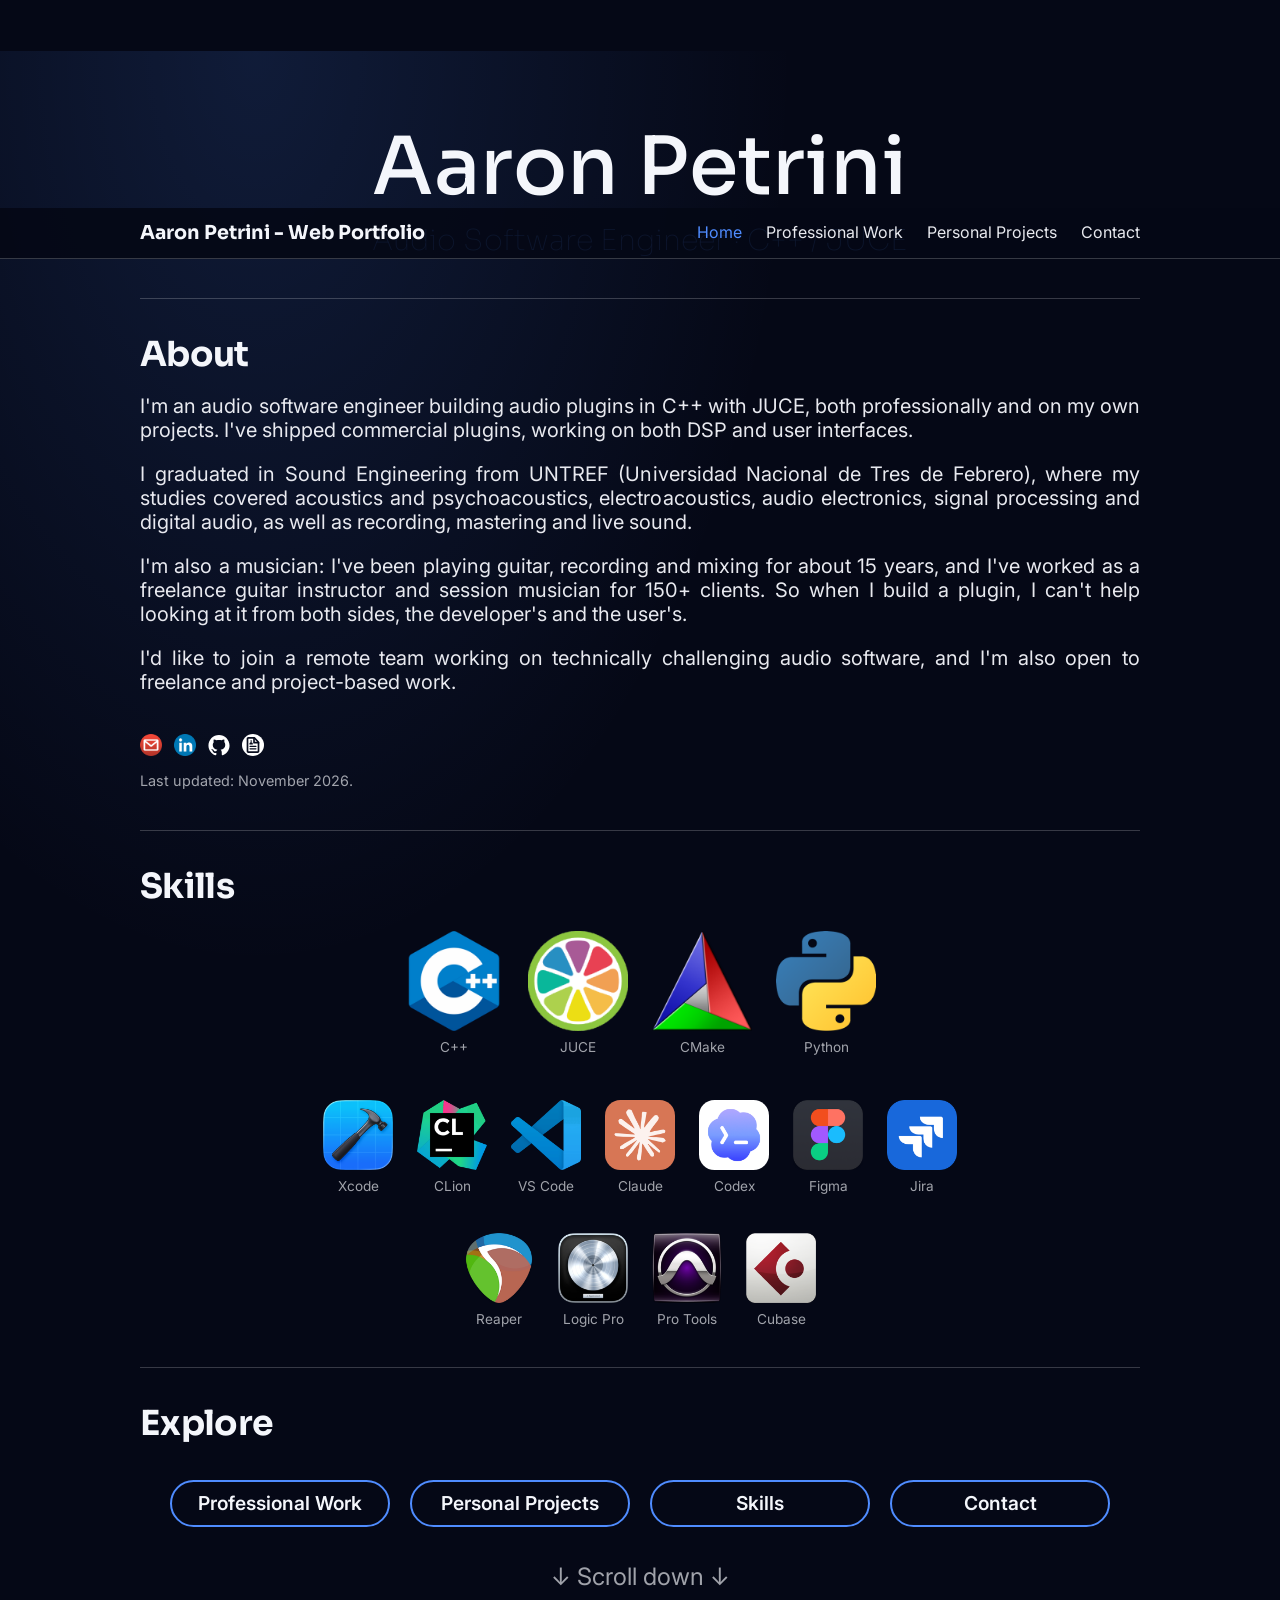
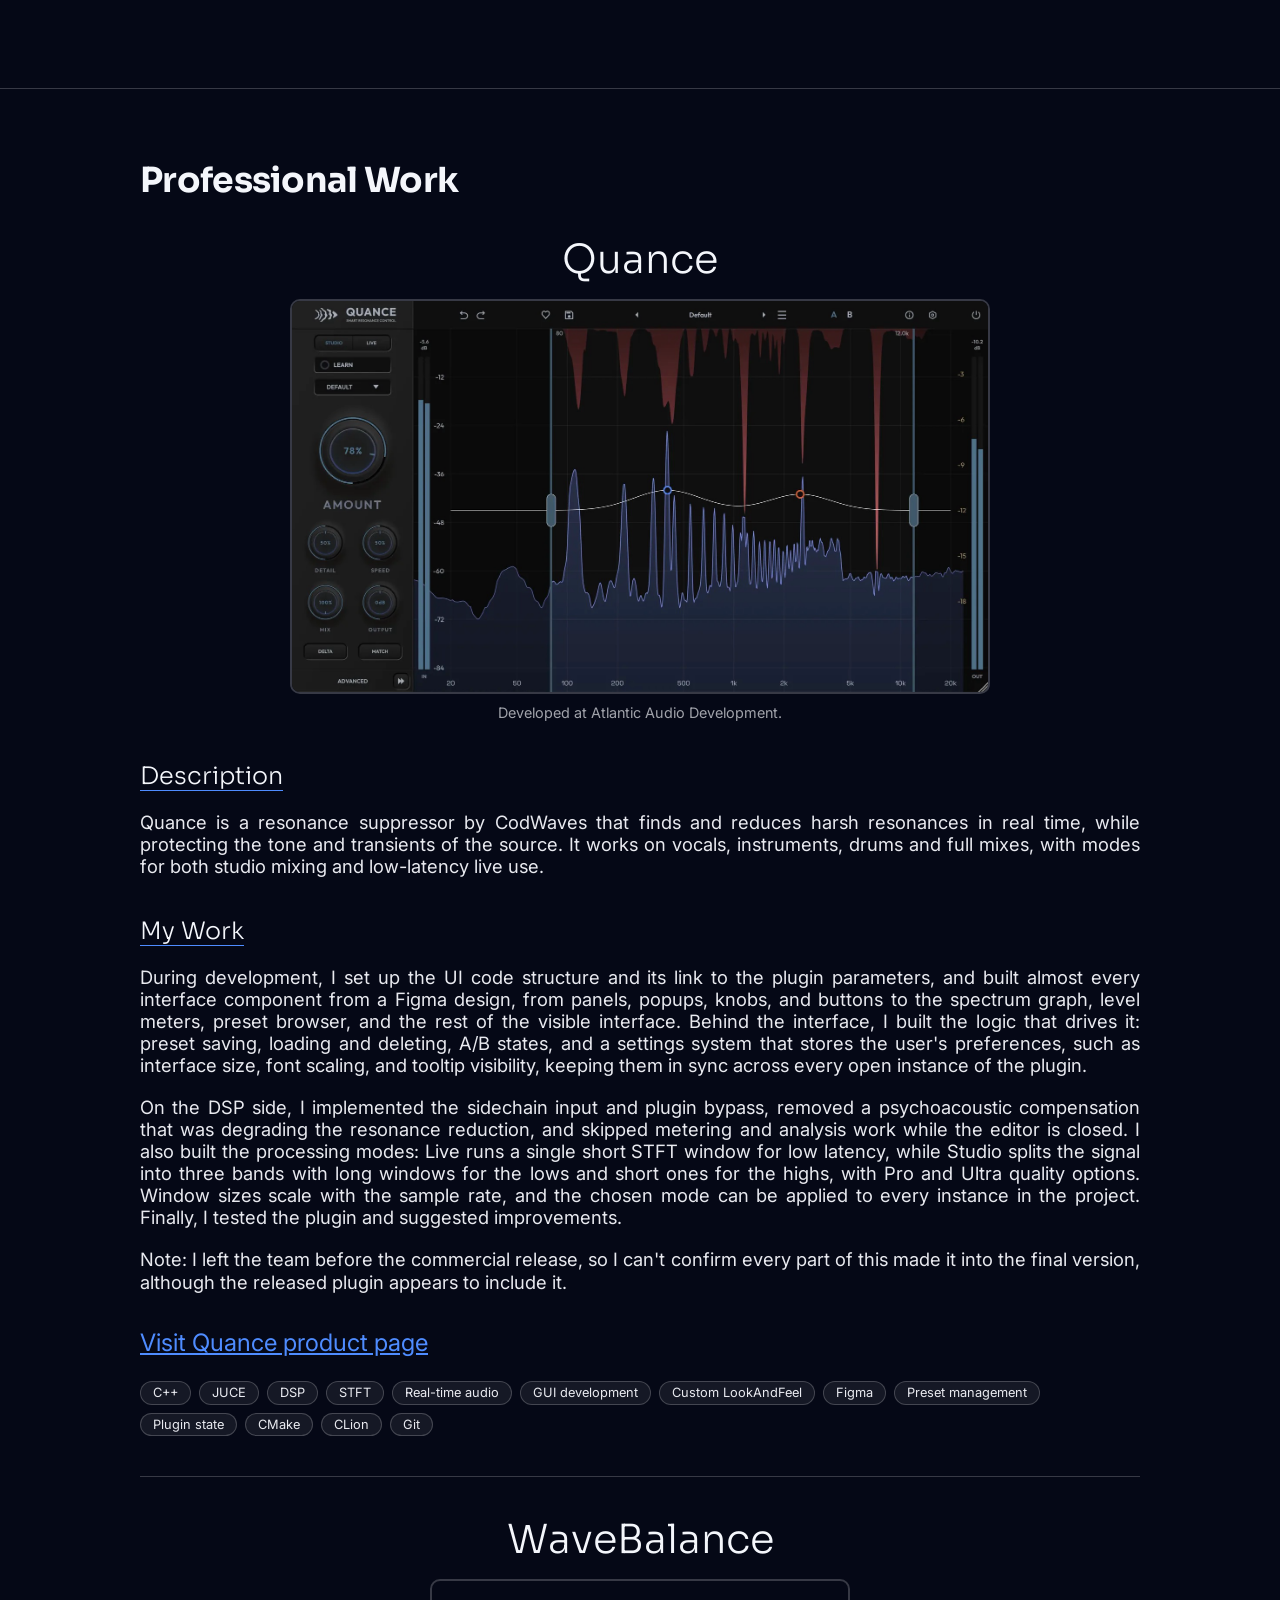
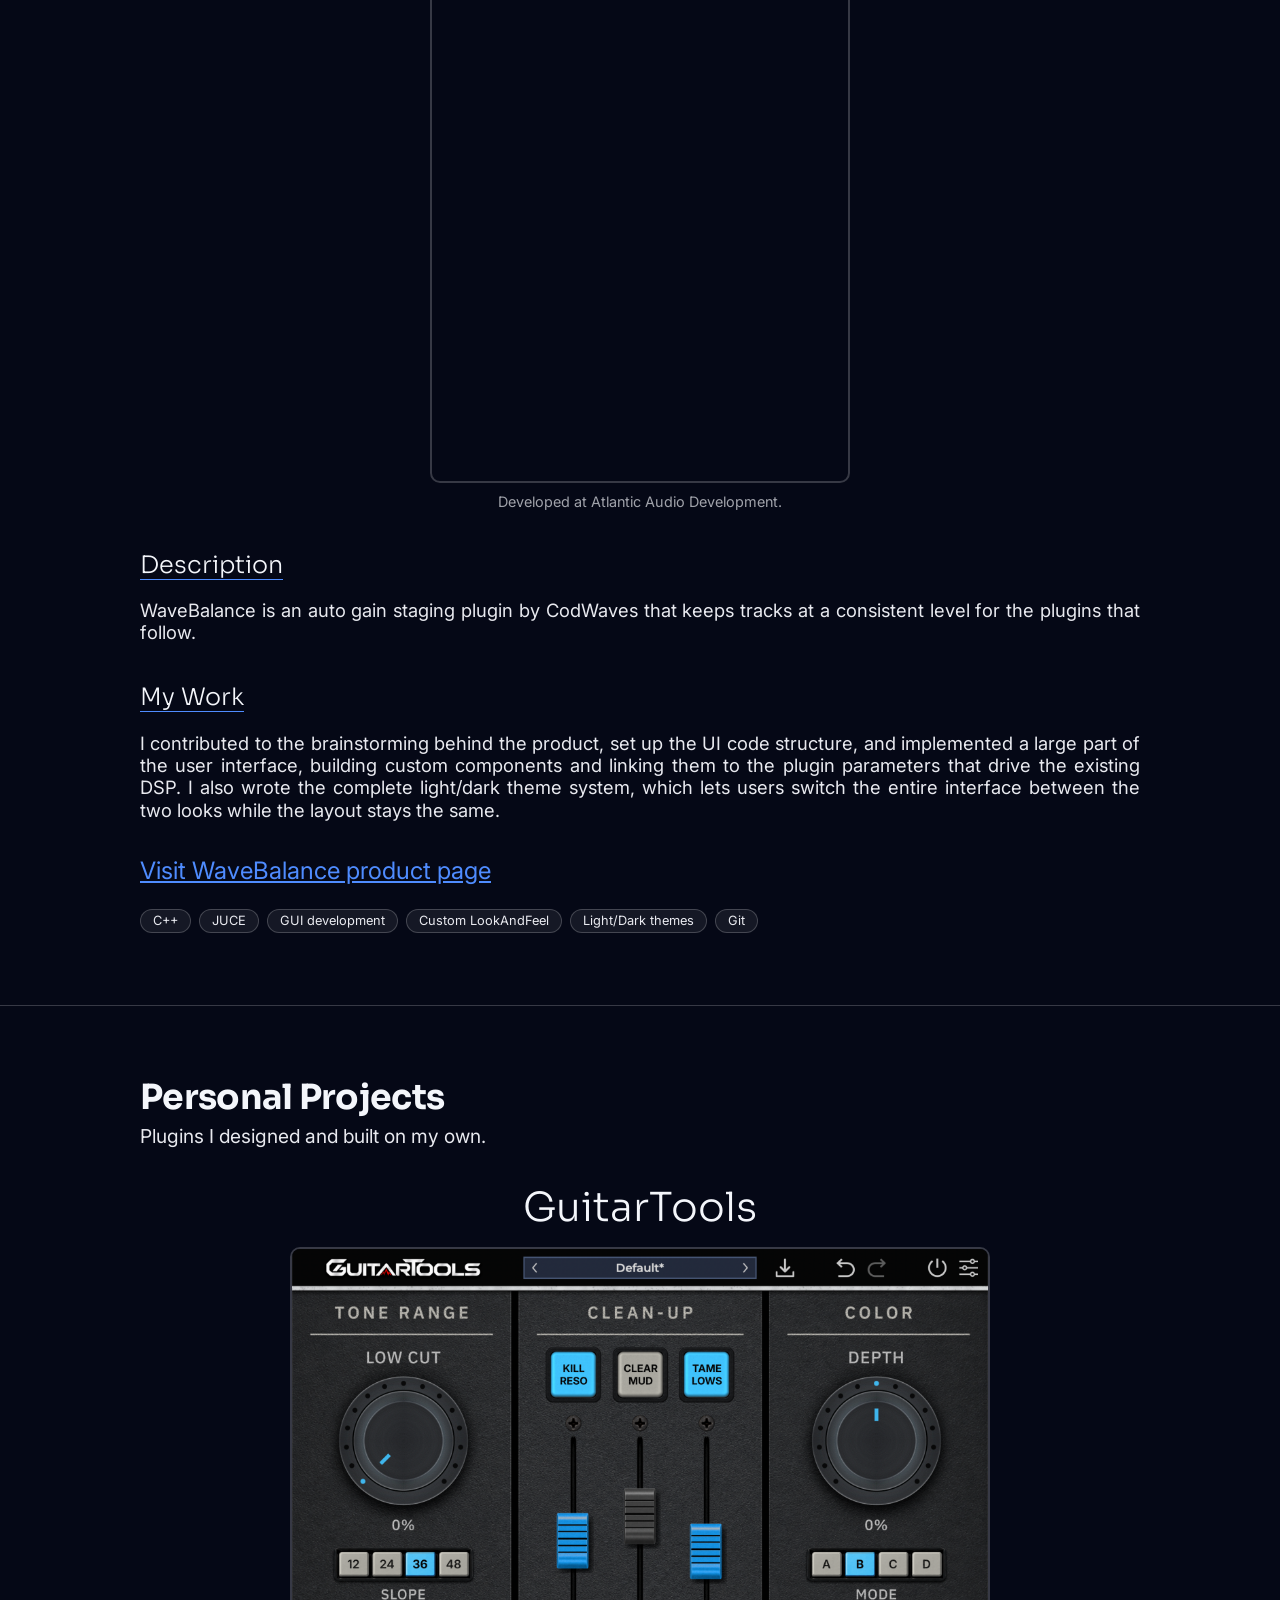
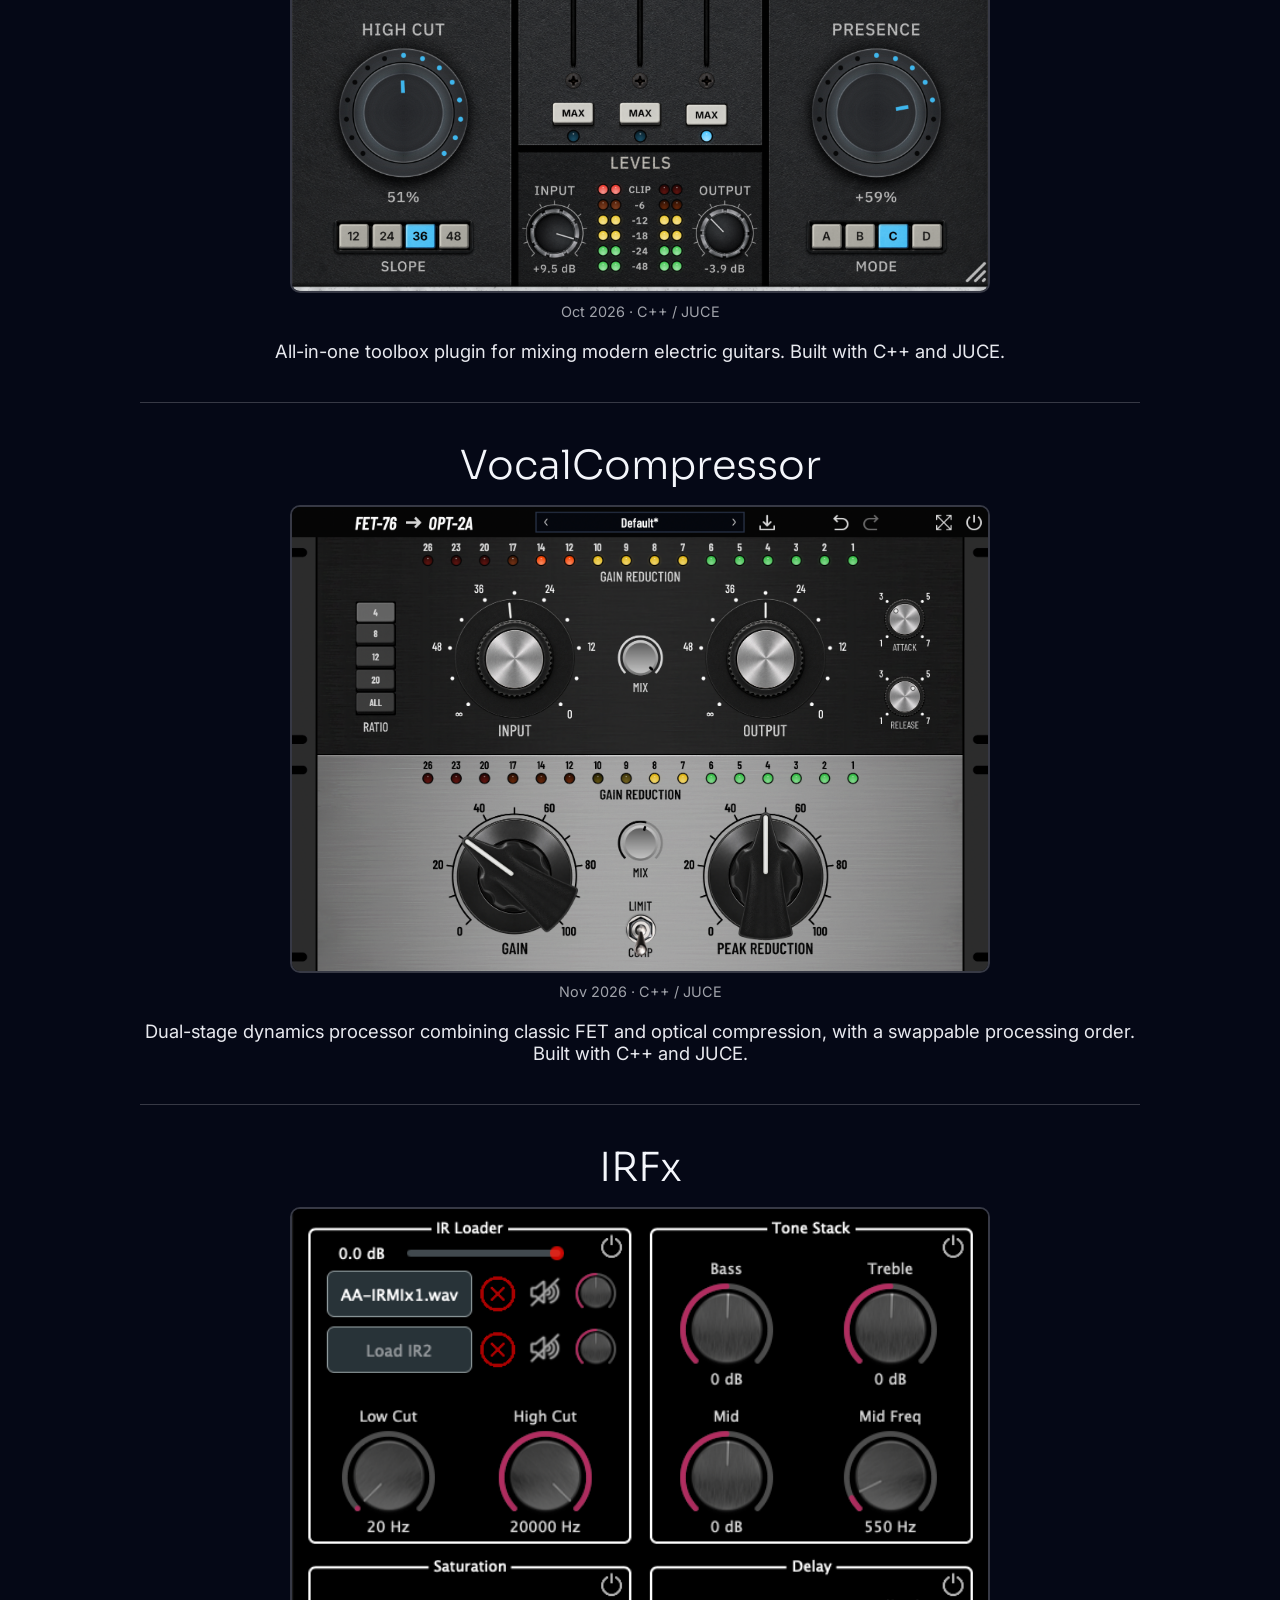
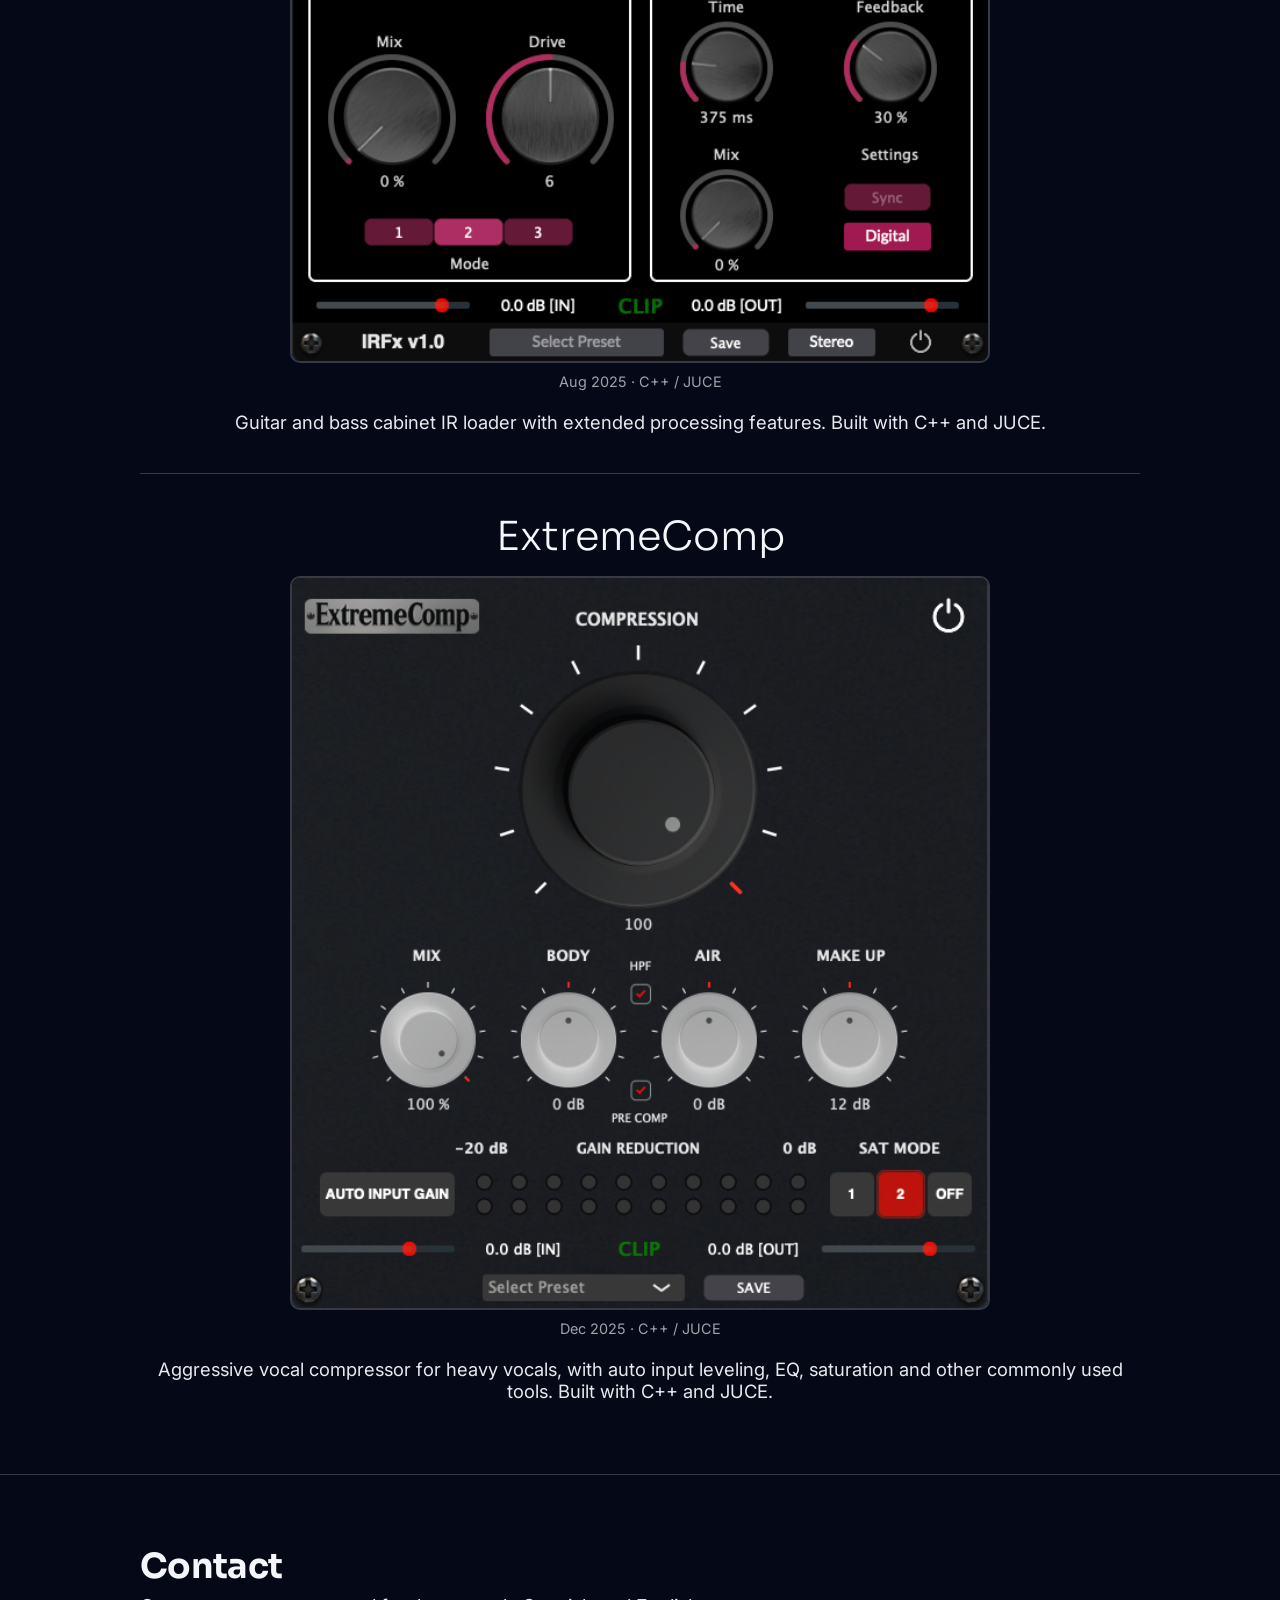
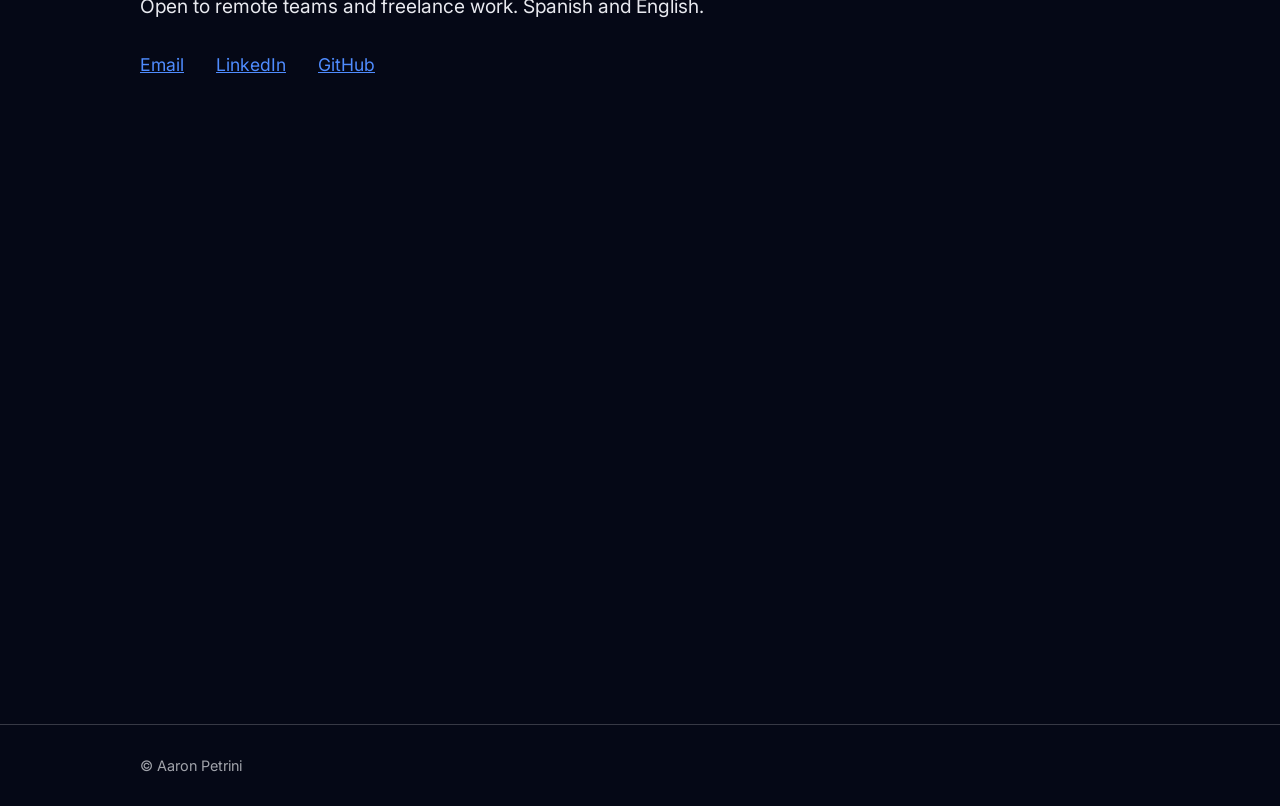
==== index.html @ f213e1a8 "Update" ====
<!DOCTYPE html>
<html lang="en">
  <head>
    <meta charset="utf-8" />
    <title>Aaron Petrini — Audio Software Engineer (C++ / JUCE)</title>
    <meta name="viewport" content="width=device-width, initial-scale=1" />
    <meta
      name="description"
      content="Aaron Petrini — audio software engineer in Buenos Aires building audio plugins with C++ and JUCE. Open to remote teams and freelance work."
    />
    <meta name="robots" content="index, follow" />

    <link rel="preconnect" href="https://fonts.googleapis.com" />
    <link rel="preconnect" href="https://fonts.gstatic.com" crossorigin />
    <link
      href="https://fonts.googleapis.com/css2?family=Inter:wght@400;500;600;700&family=Sora:wght@600;700;800&display=swap"
      rel="stylesheet"
    />
    <link rel="stylesheet" href="style.css" />
  </head>
  <body>
    <header class="site-header">
      <div class="container header-inner">
        <a class="brand" href="#top">Aaron Petrini - Web Portfolio</a>
        <nav aria-label="Main">
          <a href="#home">Home</a>
          <a href="#work">Professional Work</a>
          <a href="#projects">Personal Projects</a>
          <a href="#contact">Contact</a>
        </nav>
      </div>
    </header>

    <main id="top">
      <section id="home" class="hero">
        <div class="container">
          <h1>Aaron Petrini</h1>
          <p class="role">Audio Software Engineer · C++ / JUCE</p>
          <div class="intro-card">
          <h2>About</h2>
          <!-- <p class="lead">Welcome to my portfolio! 💼</p> -->
          <p class="lead">I'm an audio software engineer building audio plugins in C++ with JUCE, both professionally and on my own projects. I've shipped commercial plugins, working on both DSP and user interfaces.</p>
          <p class="lead">I graduated in Sound Engineering from UNTREF (Universidad Nacional de Tres de Febrero), where my studies covered acoustics and psychoacoustics, electroacoustics, audio electronics, signal processing and digital audio, as well as recording, mastering and live sound.</p>
          <p class="lead">I'm also a musician: I've been playing guitar, recording and mixing for about 15 years, and I've worked as a freelance guitar instructor and session musician for 150+ clients. So when I build a plugin, I can't help looking at it from both sides, the developer's and the user's.</p>
          <p class="lead">I'd like to join a remote team working on technically challenging audio software, and I'm also open to freelance and project-based work.</p>
          </div>
          <div class="social-icons">
            <a href="mailto:aaron.petrini96@gmail.com" aria-label="Email"><img src="images/mailCircle.png" alt="" /></a>
            <a href="https://www.linkedin.com/in/aaronpetrini/" aria-label="LinkedIn"><img src="images/circleLinkedin.png" alt="" /></a>
            <a href="https://github.com/aaronpetrini96" aria-label="GitHub"><img src="images/githubMark.svg" alt="" /></a>
            <a href="https://drive.google.com/file/d/1sniBaYMMDnfes6-jsnMOi0Qz1FKTEBkw/view?usp=sharing" aria-label="CV"><img src="images/cvCircle.svg" alt="" /></a>
          </div>
          <p class="last-updated">Last updated: November 2026.</p>
          <h2 id="skills" class="explore-title">Skills</h2>
          <ul class="hero-tools hero-tools-main">
            <li><img src="images/skills/cpp.png" alt="" />C++</li>
            <li><img src="images/skills/juce.png" alt="" />JUCE</li>
            <li><img src="images/skills/cmake.png" alt="" />CMake</li>
            <!-- <li><img src="images/skills/git.png" alt="" />Git</li> -->
            <li><img src="images/skills/python.png" alt="" />Python</li>
          </ul>
          <ul class="hero-tools hero-tools-mid">
            <!-- <li><img src="images/skills/matlab.png" alt="MATLAB" title="MATLAB" /></li> -->
            <li><img src="images/skills/xcode.png" alt="" />Xcode</li>
            <li><img src="images/skills/clion.png" alt="" />CLion</li>
            <li><img src="images/skills/vscode.png" alt="" />VS Code</li>
            <!-- <li><img src="images/skills/pytorch.png" alt="" />PyTorch</li> -->
            <li><img class="rounded-icon" src="images/skills/claude.png" alt="" />Claude</li>
            <li><img class="rounded-icon" src="images/skills/codex.png" alt="" />Codex</li>
            <li><img src="images/skills/figma.png" alt="" />Figma</li>
            <li><img src="images/skills/jira.png" alt="" />Jira</li>
            <!-- <li><img class="rounded-icon" src="images/skills/trello.png" alt="" />Trello</li> -->
            <!-- <li><img src="images/skills/office.png" alt="Excel &amp; Word" title="Excel &amp; Word" /></li> -->
          </ul>
          <ul class="hero-tools">
            <li><img src="images/skills/reaper.png" alt="" />Reaper</li>
            <li><img src="images/skills/logic.png" alt="" />Logic Pro</li>
            <li><img src="images/skills/protools.png" alt="" />Pro Tools</li>
            <li><img src="images/skills/cubase.png" alt="" />Cubase</li>
          </ul>
          <h2 class="explore-title">Explore</h2>
          <div class="button-row">
            <a class="btn btn-secondary" href="#work">Professional Work</a>
            <a class="btn btn-secondary" href="#projects">Personal Projects</a>
            <a class="btn btn-secondary" href="#skills">Skills</a>
            <a class="btn btn-secondary" href="#contact">Contact</a>
          </div>
          <a class="scroll-hint" href="#work">↓ Scroll down ↓</a>
        </div>
      </section>

      <section id="work" class="section">
        <div class="container">
          <h2>Professional Work</h2>
          <!-- <p class="section-intro">
            Commercial plugins I worked on, with my part in each.
          </p> -->

          <div class="grid">
            <article class="card card-plain">
              <div class="card-body">

                <h3>Quance</h3>
                <img class="card-body-img" src="images/quance.png" alt="Quance plugin interface" />
                <p class="image-caption">Developed at Atlantic Audio Development.</p>
                <h4 class="card-subtitle">Description</h4>
                <p>
                 Quance is a resonance suppressor by CodWaves that finds and reduces harsh resonances in real time, while protecting the tone and transients of the source. It works on vocals, instruments, drums and full mixes, with modes for both studio mixing and low-latency live use.
                </p>
                <h4 class="card-subtitle">My Work</h4>
                <p>
                  During development, I set up the UI code structure and its link to the plugin parameters, and built almost every interface component from a Figma design, from panels, popups, knobs, and buttons to the spectrum graph, level meters, preset browser, and the rest of the visible interface. Behind the interface, I built the logic that drives it: preset saving, loading and deleting, A/B states, and a settings system that stores the user's preferences, such as interface size, font scaling, and tooltip visibility, keeping them in sync across every open instance of the plugin.
                </p>
                <p>
                  On the DSP side, I implemented the sidechain input and plugin bypass, removed a psychoacoustic compensation that was degrading the resonance reduction, and skipped metering and analysis work while the editor is closed. I also built the processing modes: Live runs a single short STFT window for low latency, while Studio splits the signal into three bands with long windows for the lows and short ones for the highs, with Pro and Ultra quality options. Window sizes scale with the sample rate, and the chosen mode can be applied to every instance in the project. Finally, I tested the plugin and suggested improvements.
                </p>
                <p>
                  Note: I left the team before the commercial release, so I can't confirm every part of this made it into the final version, although the released plugin appears to include it.
                </p>
                <a class="card-link" href="https://codwaves.com/quance/">Visit Quance product page</a>
                <ul class="chips">
                  <li>C++</li>
                  <li>JUCE</li>
                  <li>DSP</li>
                  <li>STFT</li>
                  <li>Real-time audio</li>
                  <li>GUI development</li>
                  <li>Custom LookAndFeel</li>
                  <li>Figma</li>
                  <li>Preset management</li>
                  <li>Plugin state</li>
                  <li>CMake</li>
                  <li>CLion</li>
                  <li>Git</li>
                </ul>
              </div>
            </article>

            <article class="card card-plain">
              <div class="card-body">
                <h3>WaveBalance</h3>
                <div class="image-pair">
                  <img class="pair-img" src="images/wavebalance-light.jpg" alt="WaveBalance plugin interface, light theme" />
                  <img class="pair-img" src="images/wavebalance-dark.jpg" alt="WaveBalance plugin interface, dark theme" />
                </div>
                <p class="image-caption">Developed at Atlantic Audio Development.</p>
                <h4 class="card-subtitle">Description</h4>
                <p>
                  WaveBalance is an auto gain staging plugin by CodWaves that keeps tracks at a consistent level for the plugins that follow.
                </p>
                <h4 class="card-subtitle">My Work</h4>
                <p>
                  I contributed to the brainstorming behind the product, set up the UI code structure, and implemented a large part of the user interface, building custom components and linking them to the plugin parameters that drive the existing DSP.
                  I also wrote the complete light/dark theme system, which lets users switch the entire interface between the two looks while the layout stays the same.
                </p>
                <a class="card-link" href="https://codwaves.com/wavebalance/">Visit WaveBalance product page</a>
                <ul class="chips">
                  <li>C++</li>
                  <li>JUCE</li>
                  <li>GUI development</li>
                  <li>Custom LookAndFeel</li>
                  <li>Light/Dark themes</li>
                  <li>Git</li>
                </ul>
              </div>
            </article>

            

            <!--
            <article class="card">
              <img src="images/playbeat4.svg" alt="Playbeat 4 plugin interface" />
              <div class="card-body">
                <p class="card-meta">Audiomodern</p>
                <h3>Playbeat 4</h3>
                <p>
                  Worked on the UI of the FX section, plus smaller UI
                  corrections across the plugin.
                </p>
              </div>
            </article>

            <article class="card">
              <img src="images/riffer4.svg" alt="Riffer 4 plugin interface" />
              <div class="card-body">
                <p class="card-meta">Audiomodern</p>
                <h3>Riffer 4</h3>
                <p>
                  UI changes, and corrections to the DSP of features that were
                  already implemented.
                </p>
              </div>
            </article>
            -->
          </div>
        </div>
      </section>

      <section id="projects" class="section">
        <div class="container">
          <h2>Personal Projects</h2>
          <p class="section-intro">Plugins I designed and built on my own.</p>

          <div class="grid">
            <article class="card card-plain">
              <div class="card-body">
                <h3><a href="guitartools.html">GuitarTools</a></h3>
                <img class="card-body-img" src="images/guitartools.png" alt="GuitarTools plugin interface" />
                <p class="image-caption">Oct 2026 · C++ / JUCE</p>
                <p>All-in-one toolbox plugin for mixing modern electric guitars. Built with C++ and JUCE.</p>
              </div>
            </article>

            <article class="card card-plain">
              <div class="card-body">
                <h3><a href="vocalcompressor.html">VocalCompressor</a></h3>
                <img class="card-body-img" src="images/vocalcompressor.png" alt="VocalCompressor plugin interface" />
                <p class="image-caption">Nov 2026 · C++ / JUCE</p>
                <p>Dual-stage dynamics processor combining classic FET and optical compression, with a swappable processing order. Built with C++ and JUCE.</p>
              </div>
            </article>

            <article class="card card-plain">
              <div class="card-body">
                <h3><a href="irfx.html">IRFx</a></h3>
                <img class="card-body-img" src="images/irfx.png" alt="IRFx plugin interface" />
                <p class="image-caption">Aug 2025 · C++ / JUCE</p>
                <p>Guitar and bass cabinet IR loader with extended processing features. Built with C++ and JUCE.</p>
              </div>
            </article>

            <article class="card card-plain">
              <div class="card-body">
                <h3><a href="extremecomp.html">ExtremeComp</a></h3>
                <img class="card-body-img" src="images/extremecomp.png" alt="ExtremeComp plugin interface" />
                <p class="image-caption">Dec 2025 · C++ / JUCE</p>
                <p>Aggressive vocal compressor for heavy vocals, with auto input leveling, EQ, saturation and other commonly used tools. Built with C++ and JUCE.</p>
              </div>
            </article>
          </div>
        </div>
      </section>

      <!--
      <section id="skills" class="section">
        <div class="container">
          <h2>Skills</h2>
          <h3 class="skills-title">Main Tools</h3>
          <ul class="skills-grid">
            <li><img src="images/skills/cpp.png" alt="" />C++</li>
            <li><img src="images/skills/juce.png" alt="" />JUCE</li>
            <li><img src="images/skills/cmake.png" alt="" />CMake</li>
            <li><img src="images/skills/github.png" alt="" />GitHub</li>
          </ul>
          <h3 class="skills-title">Also Worked With</h3>
          <ul class="skills-grid">
            <li><img src="images/skills/python.png" alt="" />Python</li>
            <li><img src="images/skills/matlab.png" alt="" />MATLAB</li>
          </ul>
          <h3 class="skills-title">Workflow Tools</h3>
          <ul class="skills-grid">
            <li><img src="images/skills/figma.png" alt="" />Figma</li>
            <li><img src="images/skills/jira.png" alt="" />Jira</li>
            <li><img src="images/skills/trello.png" alt="" />Trello</li>
          </ul>
          <h3 class="skills-title">Music Production</h3>
          <ul class="skills-grid">
            <li><img src="images/skills/logic.png" alt="" />Logic Pro</li>
            <li><img src="images/skills/reaper.png" alt="" />Reaper</li>
            <li><img src="images/skills/cubase.png" alt="" />Cubase</li>
            <li><img src="images/skills/protools.png" alt="" />Pro Tools</li>
          </ul>
          <h3 class="skills-title">General Software Tools</h3>
          <ul class="skills-grid">
            <li><img src="images/skills/autocad.png" alt="" />AutoCAD (2D)</li>
            <li><img src="images/skills/finalcut.png" alt="" />Final Cut Pro</li>
          </ul>
          <h3 class="skills-title">Office Tools</h3>
          <ul class="skills-grid">
            <li><img src="images/skills/office.png" alt="" />Excel &amp; Word</li>
          </ul>
        </div>
      </section>
      -->

      <section id="contact" class="section">
        <div class="container">
          <h2>Contact</h2>
          <p class="section-intro">
            Open to remote teams and freelance work. Spanish and English.
          </p>
          <ul class="links">
            <li><a href="mailto:aaron.petrini96@gmail.com">Email</a></li>
            <li><a href="https://www.linkedin.com/in/aaronpetrini/">LinkedIn</a></li>
            <li><a href="https://github.com/aaronpetrini96">GitHub</a></li>
          </ul>
        </div>
      </section>
    </main>

    <footer class="site-footer">
      <div class="container">
        © Aaron Petrini
      </div>
    </footer>
    <script>
      const navLinks = document.querySelectorAll(".site-header nav a");
      const observer = new IntersectionObserver(
        (entries) => {
          entries.forEach((entry) => {
            if (!entry.isIntersecting) return;
            navLinks.forEach((link) =>
              link.classList.toggle("active", link.hash === "#" + entry.target.id)
            );
          });
        },
        { rootMargin: "-40% 0px -55% 0px" }
      );
      document.querySelectorAll("main section[id]").forEach((section) => observer.observe(section));
    </script>
  </body>
</html>
---- style.css ----
/* Simple static styles — no animations, no scripts. */
:root {
  --bg: #050816;
  --bg-card: #151825;
  --border: rgba(255, 255, 255, 0.2);
  --text: #f4f6fb;
  --text-secondary: rgba(244, 246, 251, 0.95);
  --text-muted: rgba(244, 246, 251, 0.65);
  --accent: #4f8cff;
  --font-display: "Sora", "Inter", system-ui, sans-serif;
  --font-body: "Inter", system-ui, -apple-system, sans-serif;
}

* {
  box-sizing: border-box;
}

html {
  scroll-behavior: smooth;
  scroll-padding-top: 20px;
  scroll-snap-type: y proximity;
}

body {
  margin: 0;
  background: var(--bg);
  color: var(--text);
  font-family: var(--font-body);
  font-size: 1.2rem;
  line-height: 1.2;
}

a {
  color: var(--accent);
}

a:focus-visible {
  outline: 2px solid var(--accent);
  outline-offset: 3px;
  border-radius: 4px;
}

.container {
  width: min(1000px, 100% - 48px);
  margin-inline: auto;
}

/* Header */
.site-header {
  position: sticky;
  top: 0;
  z-index: 10;
  background: rgba(5, 8, 22, 0.9);
  border-bottom: 1px solid var(--border);
}

.header-inner {
  display: flex;
  align-items: center;
  justify-content: space-between;
  flex-wrap: wrap;
  gap: 8px 24px;
  min-height: 50px;
}

.brand {
  font-family: var(--font-display);
  font-weight: 700;
  color: var(--text);
  text-decoration: none;
}

.site-header nav {
  display: flex;
  flex-wrap: wrap;
  gap: 4px 24px;
}

.site-header nav a {
  color: var(--text-secondary);
  text-decoration: none;
  font-size: 1rem;
}

.site-header nav a:hover {
  color: var(--text);
}

.site-header nav a.active {
  color: var(--accent);
}

/* Hero */
.hero {
  padding: 70px 0 96px;
  background: radial-gradient(60% 80% at 20% 0%, rgba(79, 140, 255, 0.15), transparent 70%);
}

.eyebrow {
  margin: 0 0 56px;
  color: var(--text-muted);
  font-size: .95rem;
}

h1,
h2,
h3 {
  font-family: var(--font-display);
  line-height: 1.15;
  margin: 0;
  text-align: left;
}

h1 {
  font-size: clamp(5rem, 3rem + 2.5vw, 5rem);
  font-weight: 500;
  letter-spacing: 0.01rem;
}

.role {
  margin: 10px 0 0;
  font-family: var(--font-display);
  font-size: clamp(1rem, 1.5rem + 0.7vw, 1.8rem);
  font-weight: 100;
  color: var(--accent);
}

.hero h1,
.hero .role {
  text-align: center;
}

.lead {
  margin: 20px 0px 0;
  font-size: 1.25rem;
  color: var(--text-secondary);
  text-align: justify;
}

.intro-card {
  margin-top: 40px;
  padding-top: 36px;
  border-top: 1px solid var(--border);
  /* padding: 32px 40px;
  background: var(--bg-card);
  border: 1px solid var(--border);
  border-radius: 16px; */
}

.intro-card .lead:first-child {
  margin-top: 0;
}

.explore-title {
  margin-top: 40px;
  padding-top: 36px;
  border-top: 1px solid var(--border);
}

.button-row {
  display: flex;
  flex-wrap: wrap;
  gap: 20px;
  margin-top: 36px;
  justify-content: center;
}

.hero-tools {
  display: flex;
  flex-wrap: wrap;
  justify-content: center;
  align-items: center;
  gap: 24px;
  padding: 0;
  margin: 10px;
  list-style: none;
}

.hero-tools li {
  display: flex;
  flex-direction: column;
  align-items: center;
  gap: 8px;
  font-size: 0.85rem;
  color: var(--text-muted);
}

.hero-tools img {
  display: block;
  width:  70px;
  height: 70px;
  object-fit: contain;

  margin-top: 15px;
}

.hero-tools + .hero-tools {
  margin-top: 24px;
}

.hero-tools-main img {
  width: 100px;
  height: 100px;
}

.hero-tools-mid img {
  width: 70px;
  height: 70px;
  margin-top: 20px;
}

.hero-tools .rounded-icon {
  border-radius: 22%;
}

.last-updated {
  margin: 16px 0 0;
  text-align: left;
  font-size: 0.9rem;
  color: var(--text-muted);
}

.scroll-hint {
  display: block;
  margin-top: 36px;
  text-align: center;
  color: var(--text-muted);
  text-decoration: none;
  font-size: 1.5rem;
  animation: scroll-bounce 1.8s ease-in-out infinite;
}

@keyframes scroll-bounce {
  0%, 100% {
    transform: translateY(0);
  }
  50% {
    transform: translateY(10px);
  }
}

.scroll-hint:hover {
  color: var(--text);
}

.btn {
  display: inline-block;
  padding: 10px 20px;
  border-radius: 999px;
  font-weight: 600;
  text-decoration: none;
  border: 2px solid var(--border);
}

.hero .btn {
  width: 220px;
  box-sizing: border-box;
  display: inline-flex;
  align-items: center;
  justify-content: center;
  gap: 10px;
}

.btn-primary {
  background: var(--accent);
  border-color: var(--accent);
  color: #050816;
}

.btn-primary:hover {
  background: #7aa8ff;
}

.btn-secondary {
  color: var(--text);
  border-color: var(--accent);
}

.btn-secondary:hover {
  background: rgba(255, 255, 255, 0.07);
}

/* Sections */
.section {
  padding: 72px 0;
  border-top: 1px solid var(--border);
}

main section[id] {
  min-height: calc(100vh - 50px);
  scroll-snap-align: start;
}

h2 {
  font-size: clamp(1.75rem, 1.6rem + 0.7vw, 2.25rem);
  letter-spacing: -0.02em;
  text-decoration: underline;
  text-decoration-color: transparent; /* var(--accent) */
  text-decoration-thickness: 1px;
  text-underline-offset: 8px;
}

.section-intro {
  margin: 8px 0 36px;
  color: var(--text-secondary);
}

.grid {
  display: grid;
  grid-template-columns: 1fr;
  gap: 40px;
}

#work .grid {
  margin-top: 36px;
}

.card {
  display: flex;
  align-items: center;
  gap: 32px;
}

.card img {
  display: block;
  flex: 0 0 45%;
  width: 45%;
  aspect-ratio: 16 / 10;
  object-fit: contain;
}

@media (max-width: 720px) {
  .card {
    flex-direction: column;
    align-items: stretch;
    gap: 16px;
  }

  .card img {
    flex: none;
    width: 100%;
  }
}

#work .card {
  flex-direction: column;
  align-items: stretch;
  gap: 16px;
  width: 100%;
  max-width: 900px;
  margin: 0 auto;
}

#work .card.card-plain {
  max-width: none;
}

#work .card img {
  flex: none;
  width: 100%;
}

.card-body {
  flex: 1;
  padding: 20px;
  background: var(--bg-card);
  border: 1px solid var(--border);
  border-radius: 20px;
}

.card-plain .card-body {
  padding: 0;
  background: none;
  border: none;
}

.card-body .card-body-img {
  display: block;
  width: 100%;
  height: auto;
  margin: 20px 0 20px;
  aspect-ratio: auto;
}

.card-body .card-body-img + .card-subtitle {
  margin-top: 0;
  padding-top: 10px;
  border-top: 1px solid var(--border);
}

.card-body p + .card-subtitle {
  margin-top: 16px;
  padding-top: 10px;
  border-top: 1px solid var(--border);
}

.card-subtitle {
  margin: 8px 0 0;
  font-family: var(--font-display);
  font-size: 1.24rem;
  font-weight: 300;
  text-align: left;
}

.card-meta {
  margin: 0 0 4px;
  font-size: 1rem;
  color: var(--text-muted);
  text-align: center;
}

h3 {
  font-size: 2.5rem;
  text-align: center;
  font-weight: 300;
}

.card-body p {
  margin: 0px 0 0;
  color: var(--text-secondary);
  text-align: justify;
  font-size: 1.1rem;
}

.card-body .card-meta {
  margin: 0 0 4px;
  font-size: 1rem;
  text-align: center;
}

.card-plain .card-body .card-body-img {
  max-width: 700px;
  margin-inline: auto;
  margin-bottom: 0;
  margin-top: 16px;
  border-radius: 10px;
  border: 2px solid var(--border);
}

.card-plain .card-body .card-body-img + .card-subtitle,
.card-plain .card-body p + .card-subtitle {
  margin-top: 40px;
  padding-top: 0;
  border-top: 0;
}

.card-plain {
  padding-bottom: 40px;
  border-bottom: 1px solid var(--border);
}

.card-plain:last-child {
  padding-bottom: 0;
  border-bottom: 0;
}

.card-plain .card-subtitle {
  font-size: 1.5rem;
  font-weight: 300;
  /* letter-spacing: -0.02em; */
  text-decoration: underline;
  text-decoration-color: var(--accent);
  text-decoration-thickness: 1px;
  text-underline-offset: 6px;
}

.image-pair {
  position: relative;
  max-width: 420px;
  aspect-ratio: 1666 / 2000;
  margin: 16px auto 0;
  border: 2px solid var(--border);
  border-radius: 10px;
  overflow: hidden;
}

.pair-img {
  position: absolute;
  inset: 0;
  width: 100%;
  height: 100%;
  opacity: 0;
  animation: pair-fade 8s infinite;
}

.pair-img:last-child {
  animation-delay: -4s;
}

.image-pair:hover .pair-img {
  animation-play-state: paused;
}

@keyframes pair-fade {
  0%, 40% {
    opacity: 1;
  }
  50%, 90% {
    opacity: 0;
  }
  100% {
    opacity: 1;
  }
}

.card-body .tech-label {
  margin: 36px 0 0;
  font-size: 0.9rem;
  color: var(--text-muted);
}

.card-body .chips {
  gap: 8px;
  margin-top: 24px;
}

.card-body .chips li {
  padding: 3px 12px;
  font-size: 0.8rem;
}

.card-body .image-caption {
  margin: 10px 0 0;
  text-align: center;
  font-size: 0.9rem;
  color: var(--text-muted);
}

.card-plain .card-body p:not(.card-meta):not(.image-caption):not(.tech-label) {
  margin: 20px 0 0;
  font-size: 1.15rem;
  color: var(--text-secondary);
  text-align: justify;
}

.card-plain .card-body .card-subtitle + p:not(.card-meta):not(.image-caption):not(.tech-label) {
  margin-top: 20px;
}

.card-title-row {
  display: flex;
  flex-wrap: wrap;
  align-items: baseline;
  gap: 4px 16px;
}

.card-title-row h3,
.card-title-row .card-meta {
  margin: 0;
  text-align: left;
}

.card-link {
  display: inline-block;
  margin-top: 12px;
  font-size: 0.95rem;
}

#projects .card-plain .card-body p {
  text-align: center;
}

.card-body h3 a {
  color: inherit;
  text-decoration: none;
}

.card-body h3 a:hover {
  color: var(--accent);
}

.card-plain .card-link {
  margin-top: 36px;
  font-size: 1.5rem;
}

/* Skills */
.chips {
  display: flex;
  flex-wrap: wrap;
  gap: 10px;
  padding: 0;
  margin: 24px 0 0;
  list-style: none;
}

.chips li {
  padding: 6px 16px;
  border: 1px solid var(--border);
  border-radius: 999px;
  background: var(--bg-card);
  color: var(--text-secondary);
}

.skills-title {
  margin-top: 56px;
  font-size: 1.5rem;
  font-weight: 300;
  text-align: center;
}

.skills-grid {
  display: flex;
  flex-wrap: wrap;
  justify-content: center;
  gap: 32px 48px;
  padding: 0;
  margin: 28px 0 0;
  list-style: none;
}

.skills-grid li {
  display: flex;
  flex-direction: column;
  align-items: center;
  gap: 12px;
  width: 128px;
  color: var(--text-secondary);
  text-align: center;
}

.skills-grid img {
  width: 96px;
  height: 96px;
  object-fit: contain;
}

/* Contact */
.links {
  display: flex;
  flex-wrap: wrap;
  gap: 12px 32px;
  padding: 0;
  margin: 0;
  list-style: none;
  font-size: 1.1rem;
}

/* Footer */
.site-footer {
  padding: 32px 0;
  border-top: 1px solid var(--border);
  color: var(--text-muted);
  font-size: 0.9rem;
}

.social-icons {
  display: flex;
  justify-content: flex-start;
  gap: 12px;
  margin-top: 40px;
}

.social-icons a {
  display: block;
  width: 22px;
  height: 22px;
}

.social-icons a:hover {
  filter: brightness(1.25);
}

.social-icons img {
  display: block;
  width: 100%;
  height: 100%;
}

@media (prefers-reduced-motion: reduce) {
  .pair-img {
    animation: none;
  }

  .pair-img:first-child {
    opacity: 1;
  }

  html {
    scroll-behavior: auto;
  }

  .scroll-hint {
    animation: none;
  }
}

/* Project pages */
.project-hero {
  padding: 64px 0 56px;
  background: radial-gradient(60% 80% at 15% 0%, rgba(79, 140, 255, 0.18), transparent 70%);
}

.back-link {
  display: inline-block;
  margin-bottom: 24px;
  color: var(--text-secondary);
  text-decoration: none;
  font-size: 0.95rem;
}

.back-link:hover {
  color: var(--text);
}

.meta {
  margin: 12px 0 0;
  color: var(--text-muted);
  font-size: 0.95rem;
}

.project-image {
  display: block;
  width: 100%;
  max-width: 900px;
  border: 1px solid var(--border);
  border-radius: 16px;
  background: #0f1530;
}

.feature-grid {
  display: grid;
  grid-template-columns: repeat(auto-fit, minmax(min(100%, 460px), 1fr));
  gap: 24px;
  margin-top: 32px;
}

.feature-group {
  background: var(--bg-card);
  border: 1px solid var(--border);
  border-radius: 16px;
  padding: 24px;
}

.feature-group ul {
  margin: 12px 0 0;
  padding-left: 20px;
  color: var(--text-secondary);
}

.feature-group li + li {
  margin-top: 6px;
}
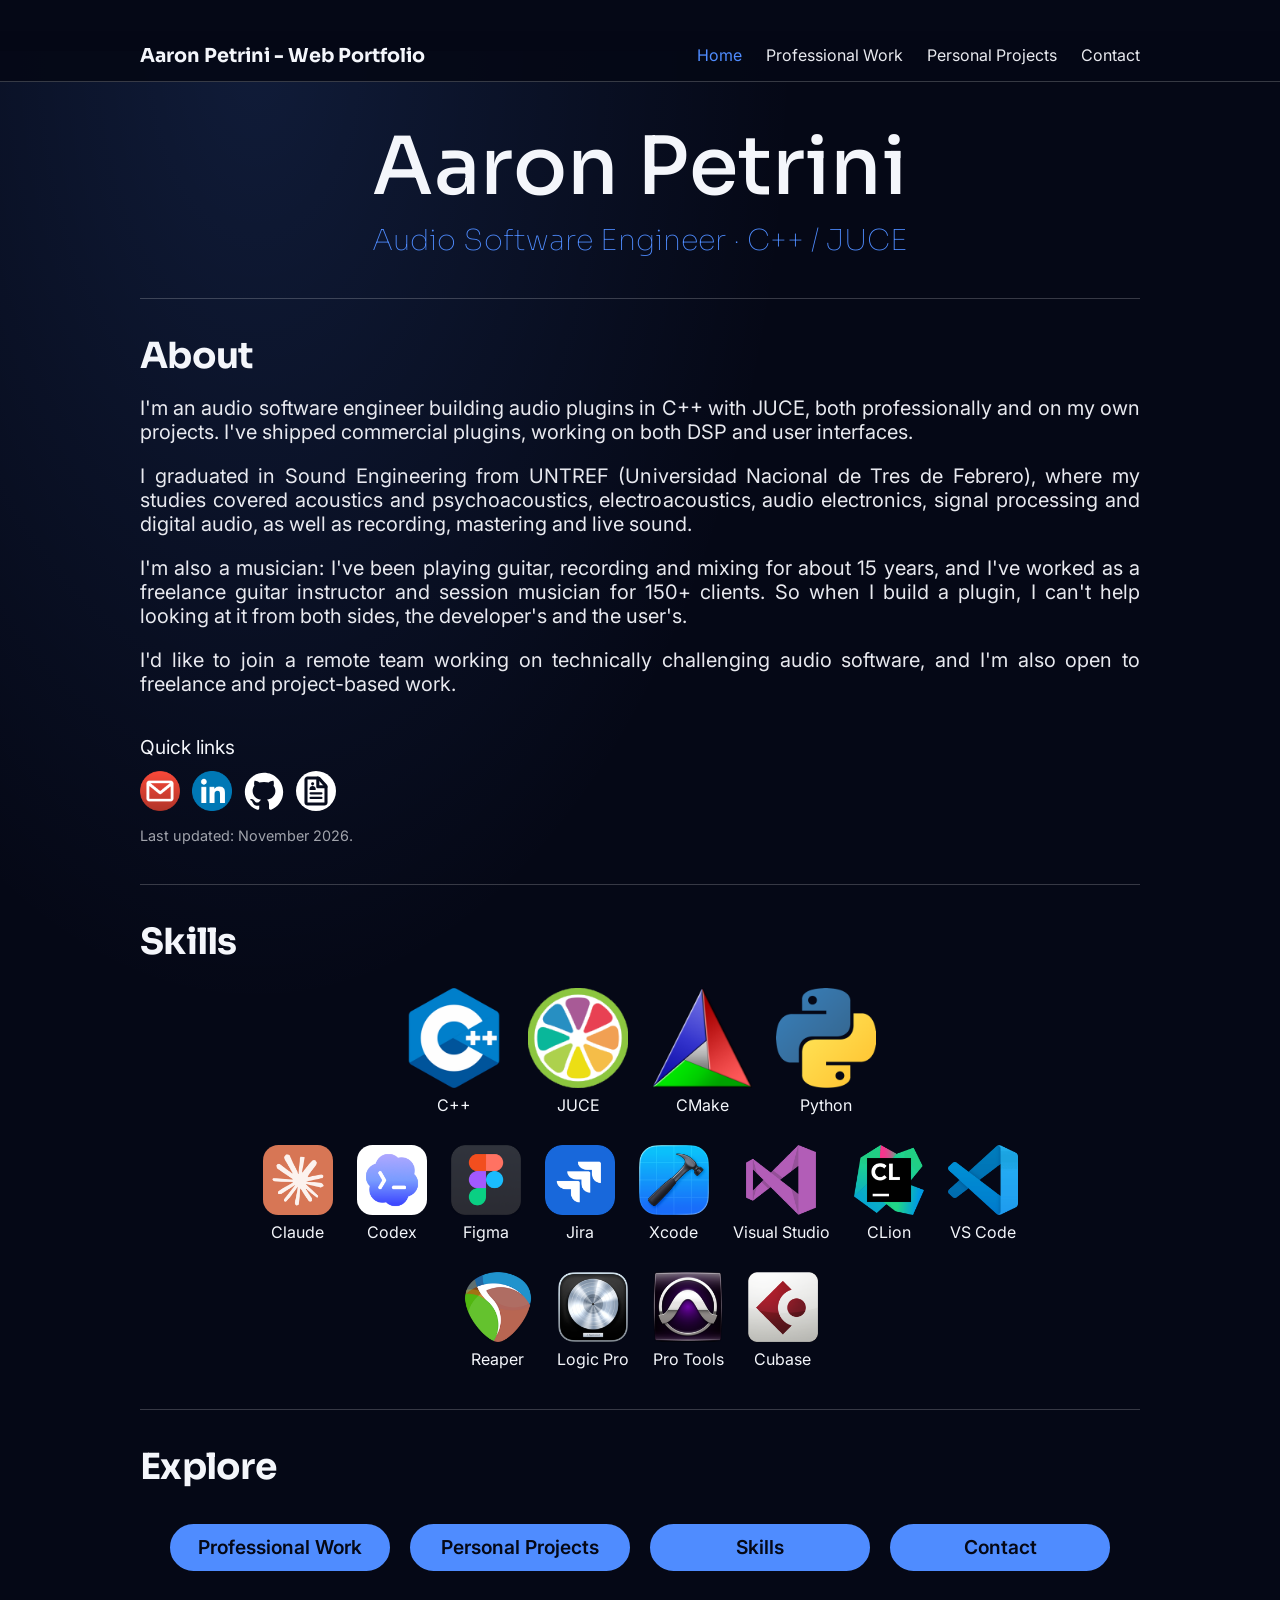
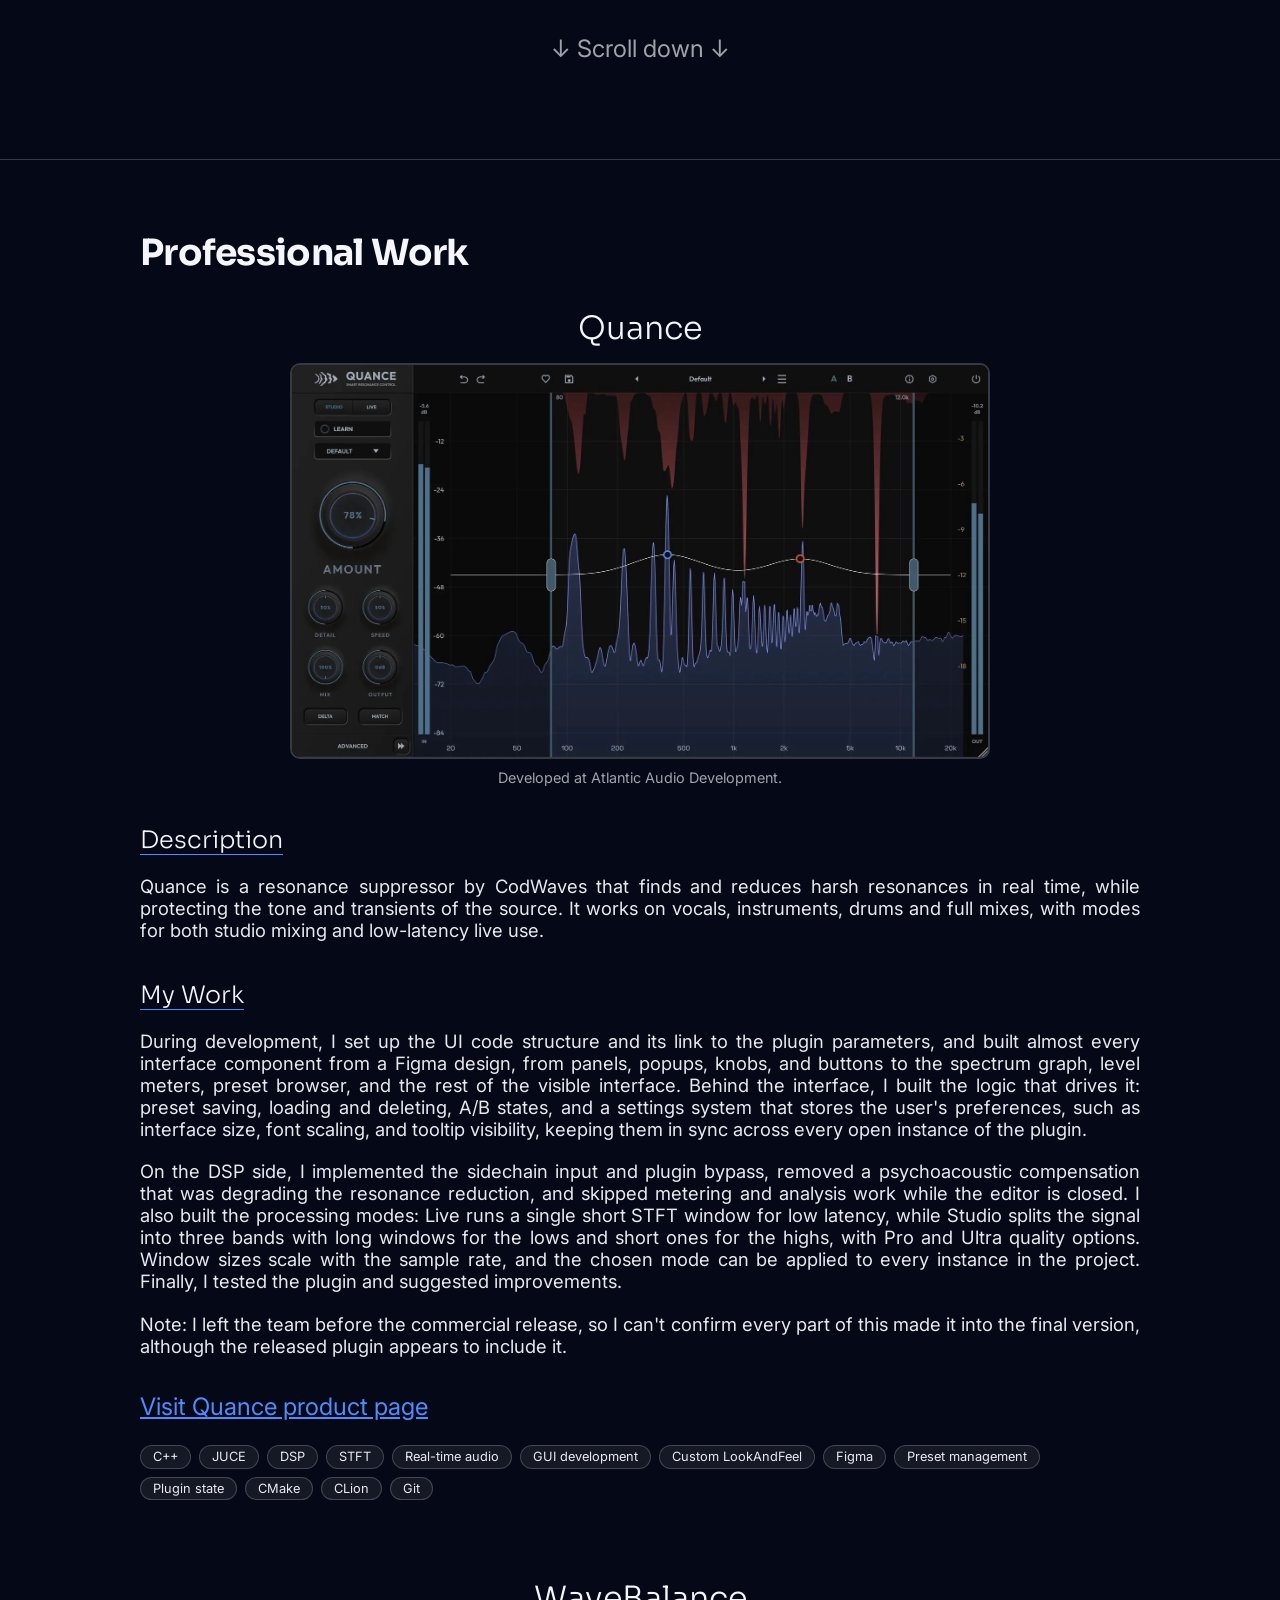
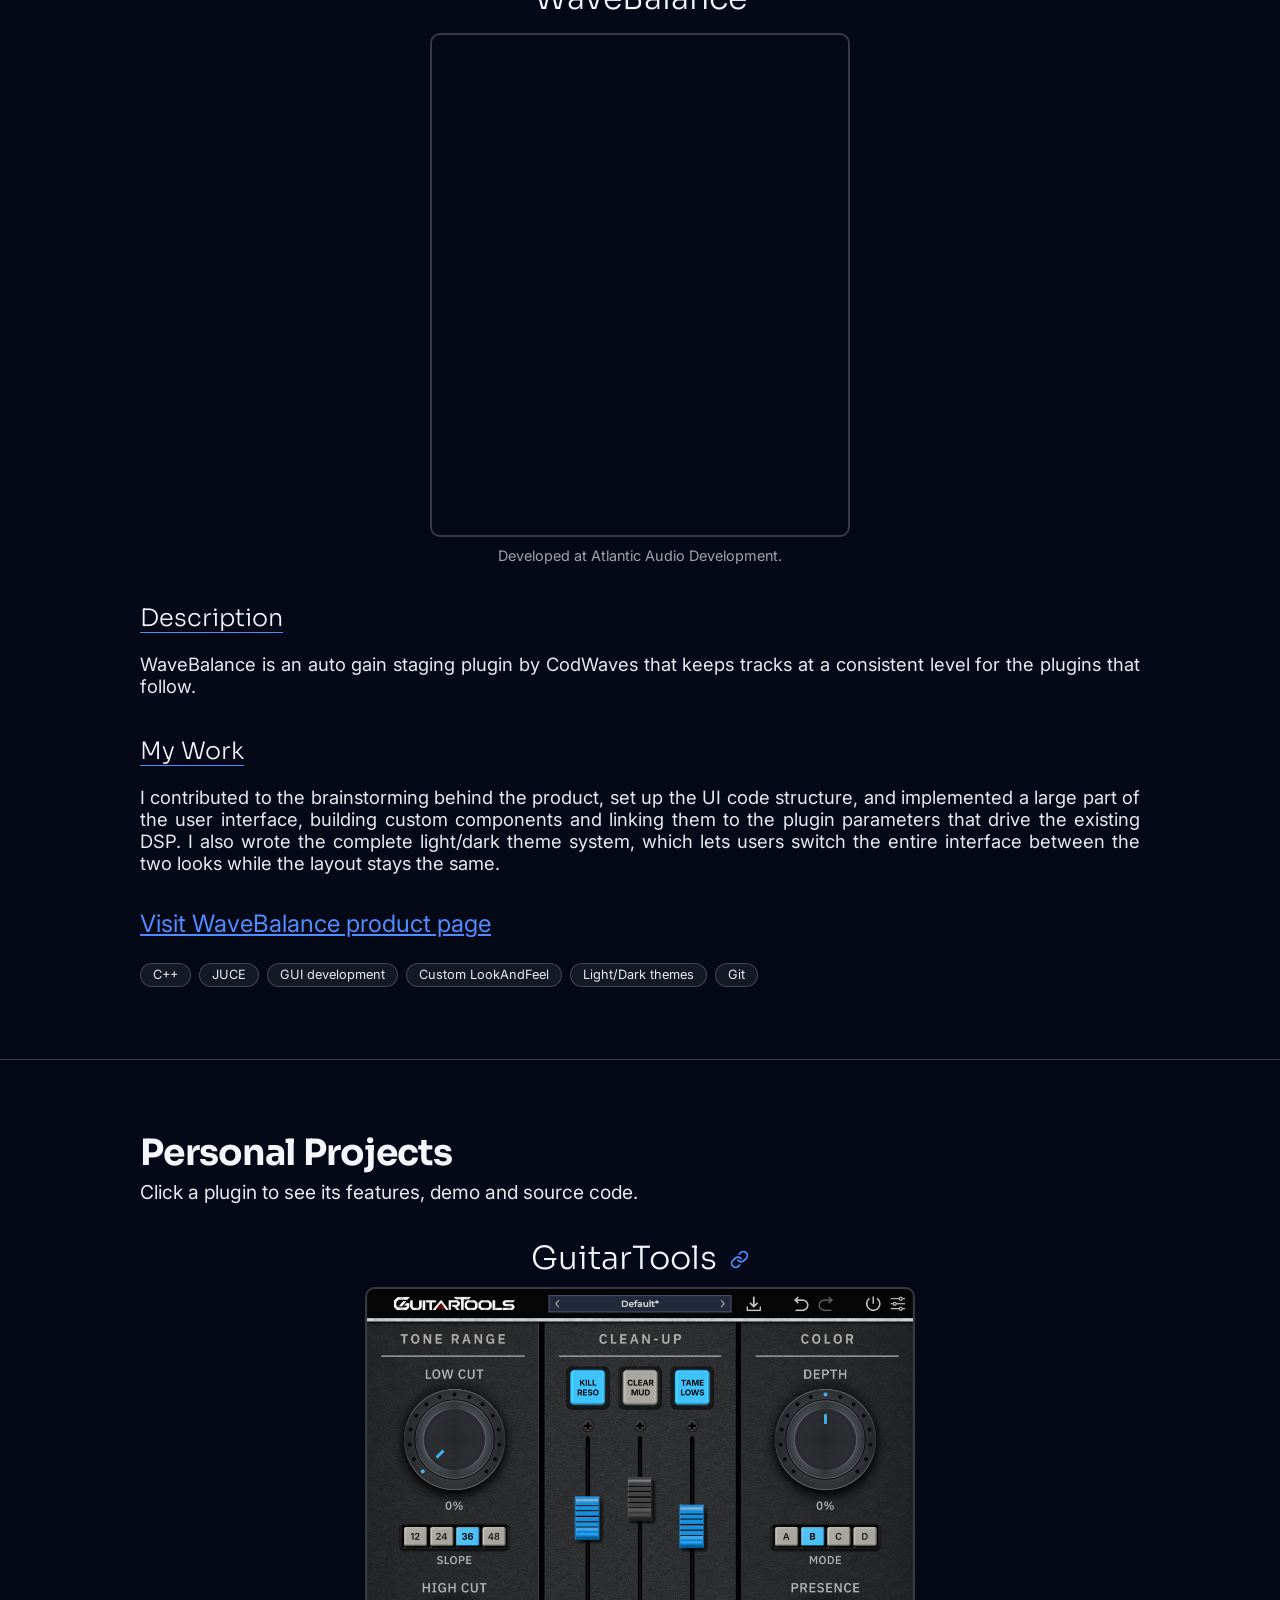
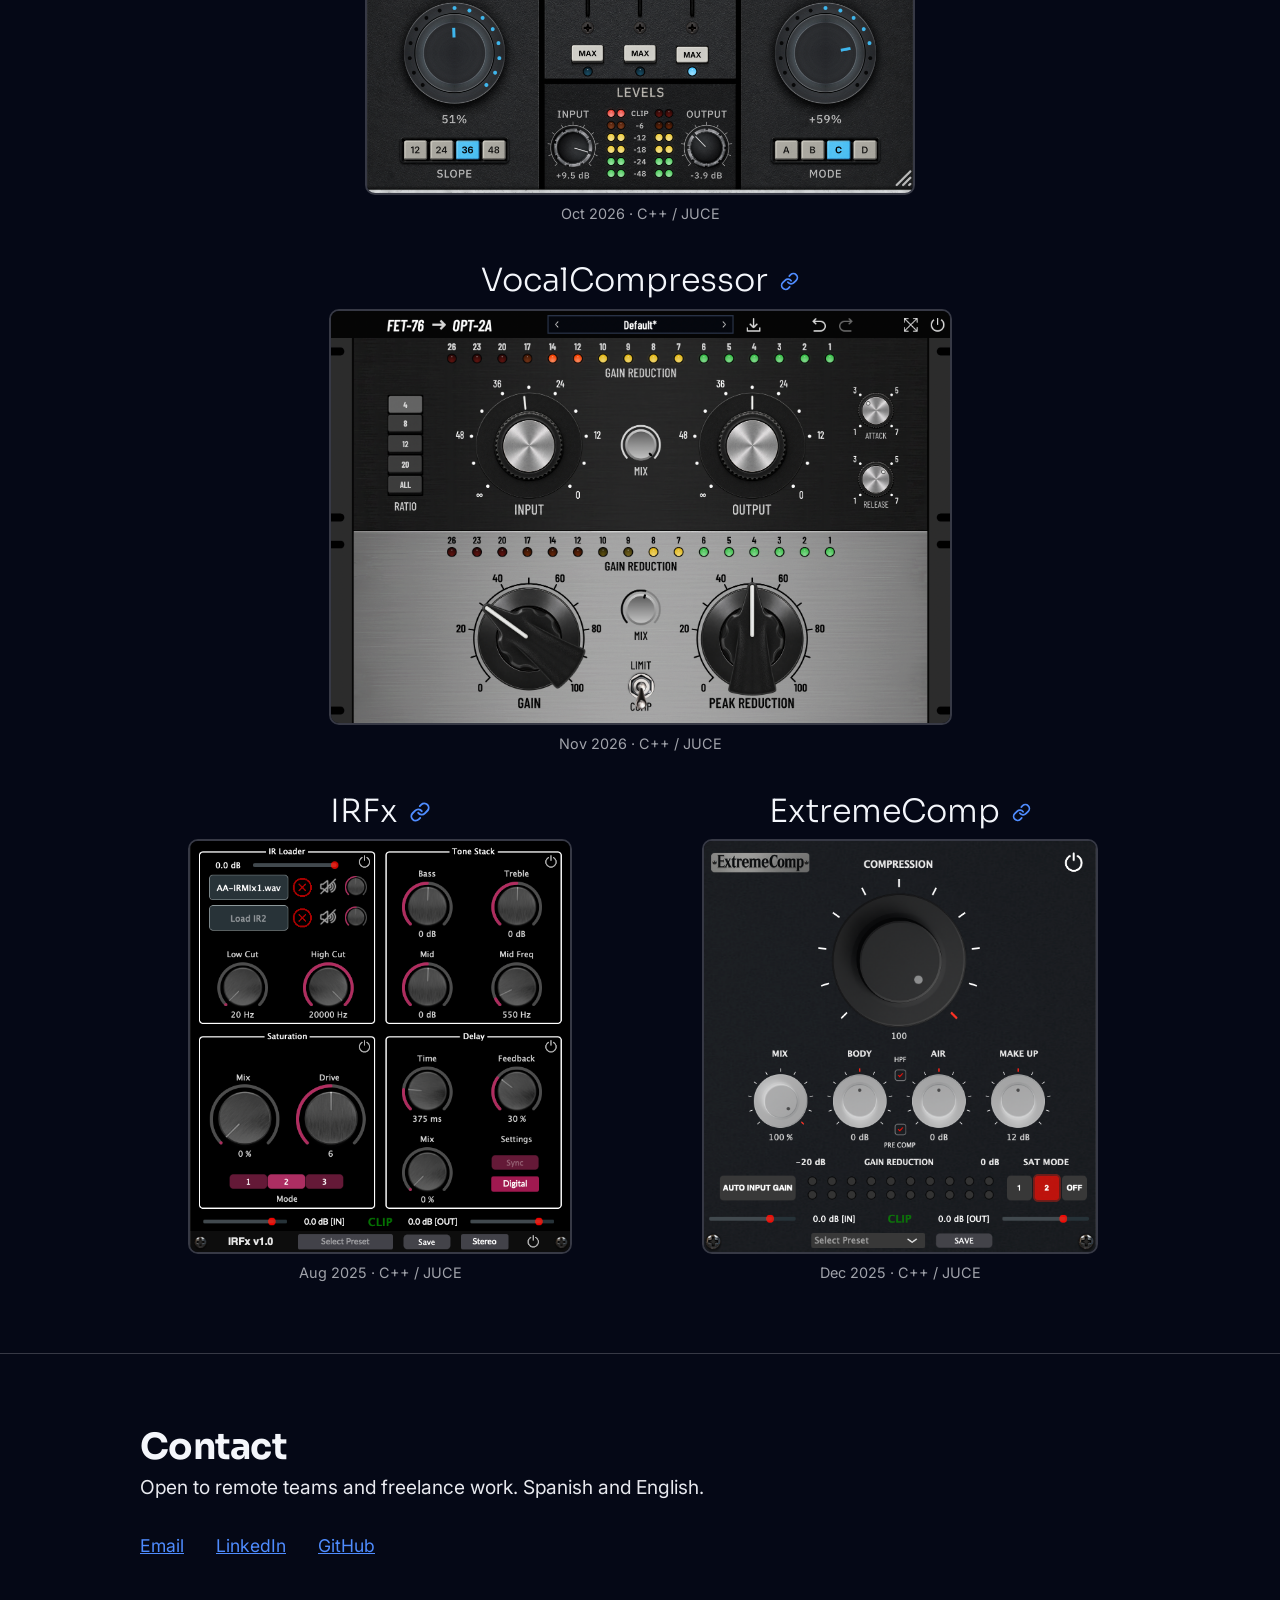
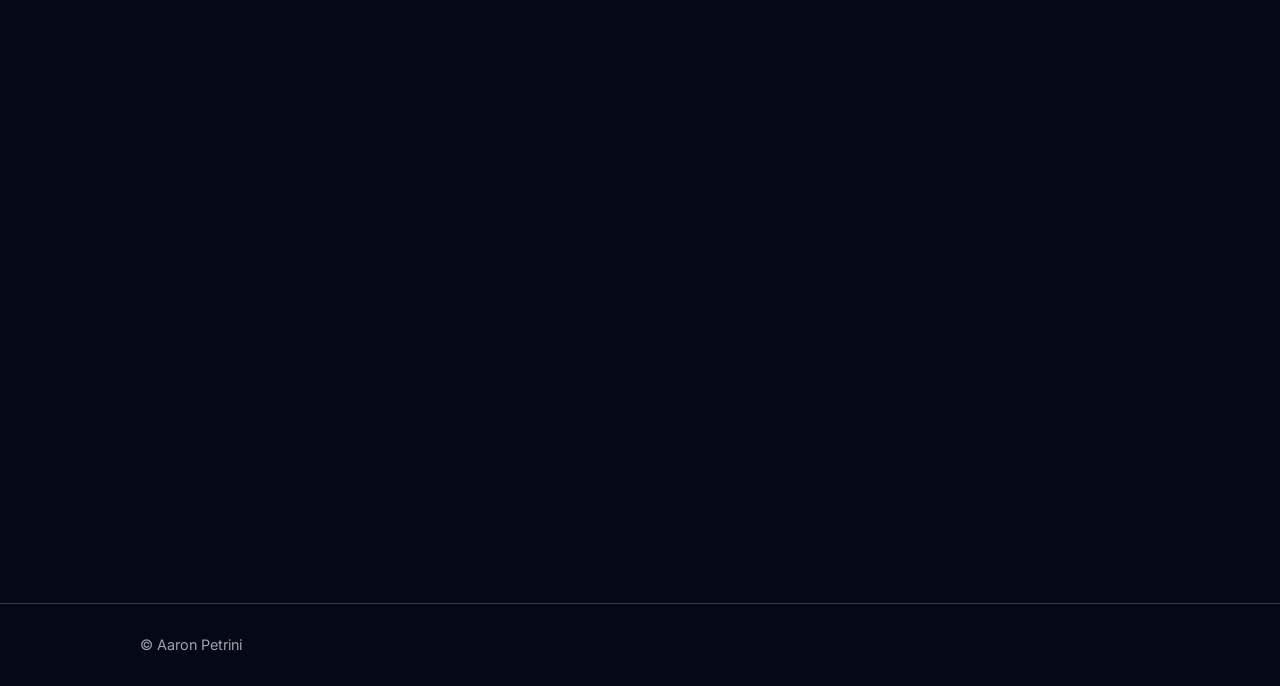
==== commit c74eb2b2: "Update code" ====
--- a/index.html
+++ b/index.html
@@ -44,6 +44,7 @@
           <p class="lead">I'm also a musician: I've been playing guitar, recording and mixing for about 15 years, and I've worked as a freelance guitar instructor and session musician for 150+ clients. So when I build a plugin, I can't help looking at it from both sides, the developer's and the user's.</p>
           <p class="lead">I'd like to join a remote team working on technically challenging audio software, and I'm also open to freelance and project-based work.</p>
           </div>
+          <p class="quick-links-title">Quick links</p>
           <div class="social-icons">
             <a href="mailto:aaron.petrini96@gmail.com" aria-label="Email"><img src="images/mailCircle.png" alt="" /></a>
             <a href="https://www.linkedin.com/in/aaronpetrini/" aria-label="LinkedIn"><img src="images/circleLinkedin.png" alt="" /></a>
@@ -56,19 +57,20 @@
             <li><img src="images/skills/cpp.png" alt="" />C++</li>
             <li><img src="images/skills/juce.png" alt="" />JUCE</li>
             <li><img src="images/skills/cmake.png" alt="" />CMake</li>
-            <!-- <li><img src="images/skills/git.png" alt="" />Git</li> -->
             <li><img src="images/skills/python.png" alt="" />Python</li>
           </ul>
           <ul class="hero-tools hero-tools-mid">
             <!-- <li><img src="images/skills/matlab.png" alt="MATLAB" title="MATLAB" /></li> -->
-            <li><img src="images/skills/xcode.png" alt="" />Xcode</li>
-            <li><img src="images/skills/clion.png" alt="" />CLion</li>
-            <li><img src="images/skills/vscode.png" alt="" />VS Code</li>
             <!-- <li><img src="images/skills/pytorch.png" alt="" />PyTorch</li> -->
             <li><img class="rounded-icon" src="images/skills/claude.png" alt="" />Claude</li>
             <li><img class="rounded-icon" src="images/skills/codex.png" alt="" />Codex</li>
             <li><img src="images/skills/figma.png" alt="" />Figma</li>
             <li><img src="images/skills/jira.png" alt="" />Jira</li>
+            <li><img src="images/skills/xcode.png" alt="" />Xcode</li>
+            <li><img src="images/skills/visualstudio.png" alt="" />Visual Studio</li>
+            <li><img src="images/skills/clion.png" alt="" />CLion</li>
+            <li><img src="images/skills/vscode.png" alt="" />VS Code</li>
+            <!-- <li><img src="images/skills/git.png" alt="" />Git</li> -->
             <!-- <li><img class="rounded-icon" src="images/skills/trello.png" alt="" />Trello</li> -->
             <!-- <li><img src="images/skills/office.png" alt="Excel &amp; Word" title="Excel &amp; Word" /></li> -->
           </ul>
@@ -80,10 +82,10 @@
           </ul>
           <h2 class="explore-title">Explore</h2>
           <div class="button-row">
-            <a class="btn btn-secondary" href="#work">Professional Work</a>
-            <a class="btn btn-secondary" href="#projects">Personal Projects</a>
-            <a class="btn btn-secondary" href="#skills">Skills</a>
-            <a class="btn btn-secondary" href="#contact">Contact</a>
+            <a class="btn btn-primary" href="#work">Professional Work</a>
+            <a class="btn btn-primary" href="#projects">Personal Projects</a>
+            <a class="btn btn-primary" href="#skills">Skills</a>
+            <a class="btn btn-primary" href="#contact">Contact</a>
           </div>
           <a class="scroll-hint" href="#work">↓ Scroll down ↓</a>
         </div>
@@ -199,42 +201,43 @@
       <section id="projects" class="section">
         <div class="container">
           <h2>Personal Projects</h2>
-          <p class="section-intro">Plugins I designed and built on my own.</p>
+          <!-- <p class="section-intro">Plugins I designed and built on my own. Click on any project to learn more.</p> -->
+          <p class="section-intro">Click a plugin to see its features, demo and source code.</p>
 
           <div class="grid">
+            <article class="card card-plain card-wide">
+              <div class="card-body">
+                <h3><a href="guitartools.html">GuitarTools</a></h3>
+                <!-- <p class="image-caption">All-in-one toolbox for mixing modern electric guitars.</p> -->
+                <a class="card-img-link" href="guitartools.html"><img class="card-body-img" src="images/guitartools.png" alt="GuitarTools plugin interface" /></a>
+                <p class="image-caption">Oct 2026 · C++ / JUCE</p>
+              </div>
+            </article>
+
+            <article class="card card-plain card-wide">
+              <div class="card-body">
+                <h3><a href="vocalcompressor.html">VocalCompressor</a></h3>
+                <!-- <p class="image-caption">Dual-stage compressor with a swappable processing order.</p> -->
+                <a class="card-img-link" href="vocalcompressor.html"><img class="card-body-img" src="images/vocalcompressor.png" alt="VocalCompressor plugin interface" /></a>
+                <p class="image-caption">Nov 2026 · C++ / JUCE</p>
+              </div>
+            </article>
+
             <article class="card card-plain">
               <div class="card-body">
-                <h3><a href="guitartools.html">GuitarTools</a></h3>
-                <img class="card-body-img" src="images/guitartools.png" alt="GuitarTools plugin interface" />
-                <p class="image-caption">Oct 2026 · C++ / JUCE</p>
-                <p>All-in-one toolbox plugin for mixing modern electric guitars. Built with C++ and JUCE.</p>
+                <h3><a href="irfx.html">IRFx</a></h3>
+                <!-- <p class="image-caption">IR loader with extended processing features.</p> -->
+                <a class="card-img-link" href="irfx.html"><img class="card-body-img" src="images/irfx.png" alt="IRFx plugin interface" /></a>
+                <p class="image-caption">Aug 2025 · C++ / JUCE</p>
               </div>
             </article>
 
             <article class="card card-plain">
               <div class="card-body">
-                <h3><a href="vocalcompressor.html">VocalCompressor</a></h3>
-                <img class="card-body-img" src="images/vocalcompressor.png" alt="VocalCompressor plugin interface" />
-                <p class="image-caption">Nov 2026 · C++ / JUCE</p>
-                <p>Dual-stage dynamics processor combining classic FET and optical compression, with a swappable processing order. Built with C++ and JUCE.</p>
-              </div>
-            </article>
-
-            <article class="card card-plain">
-              <div class="card-body">
-                <h3><a href="irfx.html">IRFx</a></h3>
-                <img class="card-body-img" src="images/irfx.png" alt="IRFx plugin interface" />
-                <p class="image-caption">Aug 2025 · C++ / JUCE</p>
-                <p>Guitar and bass cabinet IR loader with extended processing features. Built with C++ and JUCE.</p>
-              </div>
-            </article>
-
-            <article class="card card-plain">
-              <div class="card-body">
                 <h3><a href="extremecomp.html">ExtremeComp</a></h3>
-                <img class="card-body-img" src="images/extremecomp.png" alt="ExtremeComp plugin interface" />
+                <!-- <p class="image-caption">Aggressive compressor with extended processing features.</p> -->
+                <a class="card-img-link" href="extremecomp.html"><img class="card-body-img" src="images/extremecomp.png" alt="ExtremeComp plugin interface" /></a>
                 <p class="image-caption">Dec 2025 · C++ / JUCE</p>
-                <p>Aggressive vocal compressor for heavy vocals, with auto input leveling, EQ, saturation and other commonly used tools. Built with C++ and JUCE.</p>
               </div>
             </article>
           </div>
--- a/style.css
+++ b/style.css
@@ -181,8 +181,8 @@
   flex-direction: column;
   align-items: center;
   gap: 8px;
-  font-size: 0.85rem;
-  color: var(--text-muted);
+  font-size: 1rem;
+  color: var(--text);
 }
 
 .hero-tools img {
@@ -190,12 +190,11 @@
   width:  70px;
   height: 70px;
   object-fit: contain;
-
   margin-top: 15px;
 }
 
 .hero-tools + .hero-tools {
-  margin-top: 24px;
+  margin-top: 15px;
 }
 
 .hero-tools-main img {
@@ -206,7 +205,7 @@
 .hero-tools-mid img {
   width: 70px;
   height: 70px;
-  margin-top: 20px;
+  margin-top: 15px;
 }
 
 .hero-tools .rounded-icon {
@@ -222,7 +221,7 @@
 
 .scroll-hint {
   display: block;
-  margin-top: 36px;
+  margin-top: 64px;
   text-align: center;
   color: var(--text-muted);
   text-decoration: none;
@@ -292,7 +291,7 @@
 }
 
 h2 {
-  font-size: clamp(1.75rem, 1.6rem + 0.7vw, 2.25rem);
+  font-size: 2.25rem;
   letter-spacing: -0.02em;
   text-decoration: underline;
   text-decoration-color: transparent; /* var(--accent) */
@@ -309,6 +308,39 @@
   display: grid;
   grid-template-columns: 1fr;
   gap: 40px;
+}
+
+#projects .grid {
+  grid-template-columns: 1fr 1fr;
+  margin-top: 36px;
+}
+
+#projects .card {
+  align-items: flex-start;
+}
+
+#projects .card-wide {
+  grid-column: 1 / -1;
+}
+
+#projects .card-plain {
+  padding-bottom: 0;
+}
+
+#projects .card-body-img[src="images/guitartools.png"] {
+  width: 55%;
+}
+
+#projects .card-body-img[src="images/vocalcompressor.png"] {
+  width: 62.3%;
+}
+
+#projects .card-body-img[src="images/irfx.png"] {
+  width: 80%;
+}
+
+#projects .card-body-img[src="images/extremecomp.png"] {
+  width: 82.3%;
 }
 
 #work .grid {
@@ -339,6 +371,10 @@
   .card img {
     flex: none;
     width: 100%;
+  }
+
+  #projects .grid {
+    grid-template-columns: 1fr;
   }
 }
 
@@ -410,7 +446,7 @@
 }
 
 h3 {
-  font-size: 2.5rem;
+  font-size: 2rem;
   text-align: center;
   font-weight: 300;
 }
@@ -446,12 +482,10 @@
 
 .card-plain {
   padding-bottom: 40px;
-  border-bottom: 1px solid var(--border);
 }
 
 .card-plain:last-child {
   padding-bottom: 0;
-  border-bottom: 0;
 }
 
 .card-plain .card-subtitle {
@@ -560,6 +594,15 @@
   text-align: center;
 }
 
+#projects .card-plain .card-body .card-body-img {
+  margin-top: 10px;
+}
+
+#projects .card-body h3 + .image-caption {
+  color: var(--text-secondary);
+  font-size: 1rem;
+}
+
 .card-body h3 a {
   color: inherit;
   text-decoration: none;
@@ -567,6 +610,30 @@
 
 .card-body h3 a:hover {
   color: var(--accent);
+}
+
+.card-img-link {
+  display: block;
+}
+
+.card-img-link:hover img {
+  filter: brightness(1.1);
+}
+
+.card-body h3 a::after {
+  content: "";
+  display: inline-block;
+  width: 0.6em;
+  height: 0.6em;
+  margin-left: 12px;
+  background: var(--accent);
+  -webkit-mask: url("data:image/svg+xml,%3Csvg xmlns='http://www.w3.org/2000/svg' viewBox='0 0 24 24' fill='none' stroke='black' stroke-width='2.2' stroke-linecap='round' stroke-linejoin='round'%3E%3Cpath d='M10 13a5 5 0 0 0 7.54.54l3-3a5 5 0 0 0-7.07-7.07l-1.72 1.71'/%3E%3Cpath d='M14 11a5 5 0 0 0-7.54-.54l-3 3a5 5 0 0 0 7.07 7.07l1.71-1.71'/%3E%3C/svg%3E") center / contain no-repeat;
+  mask: url("data:image/svg+xml,%3Csvg xmlns='http://www.w3.org/2000/svg' viewBox='0 0 24 24' fill='none' stroke='black' stroke-width='2.2' stroke-linecap='round' stroke-linejoin='round'%3E%3Cpath d='M10 13a5 5 0 0 0 7.54.54l3-3a5 5 0 0 0-7.07-7.07l-1.72 1.71'/%3E%3Cpath d='M14 11a5 5 0 0 0-7.54-.54l-3 3a5 5 0 0 0 7.07 7.07l1.71-1.71'/%3E%3C/svg%3E") center / contain no-repeat;
+  transition: transform 0.15s ease;
+}
+
+.card-body h3 a:hover::after {
+  transform: scale(1.15);
 }
 
 .card-plain .card-link {
@@ -644,17 +711,23 @@
   font-size: 0.9rem;
 }
 
+.quick-links-title {
+  margin: 40px 0 0;
+  font-size: 1.2rem;
+  color: var(--text-mute);
+}
+
 .social-icons {
   display: flex;
   justify-content: flex-start;
   gap: 12px;
-  margin-top: 40px;
+  margin-top: 12px;
 }
 
 .social-icons a {
   display: block;
-  width: 22px;
-  height: 22px;
+  width: 40px;
+  height: 40px;
 }
 
 .social-icons a:hover {
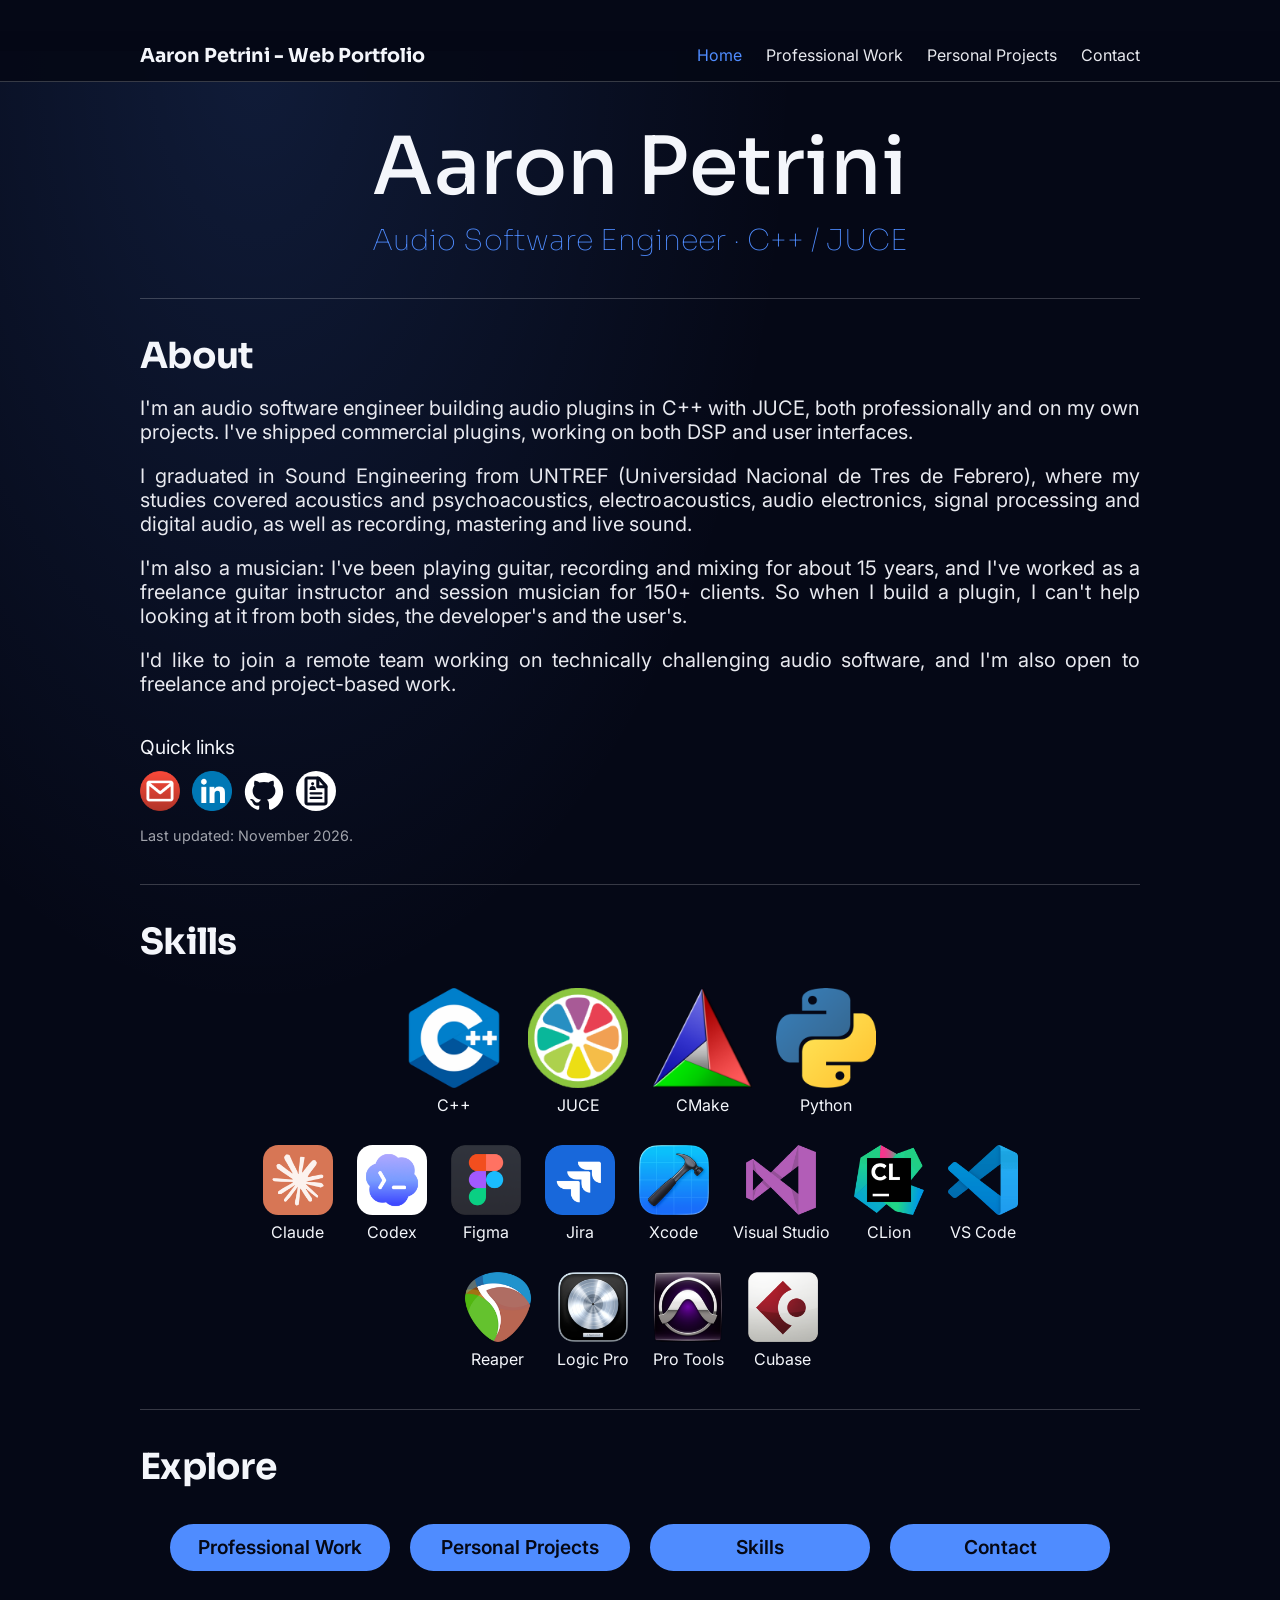
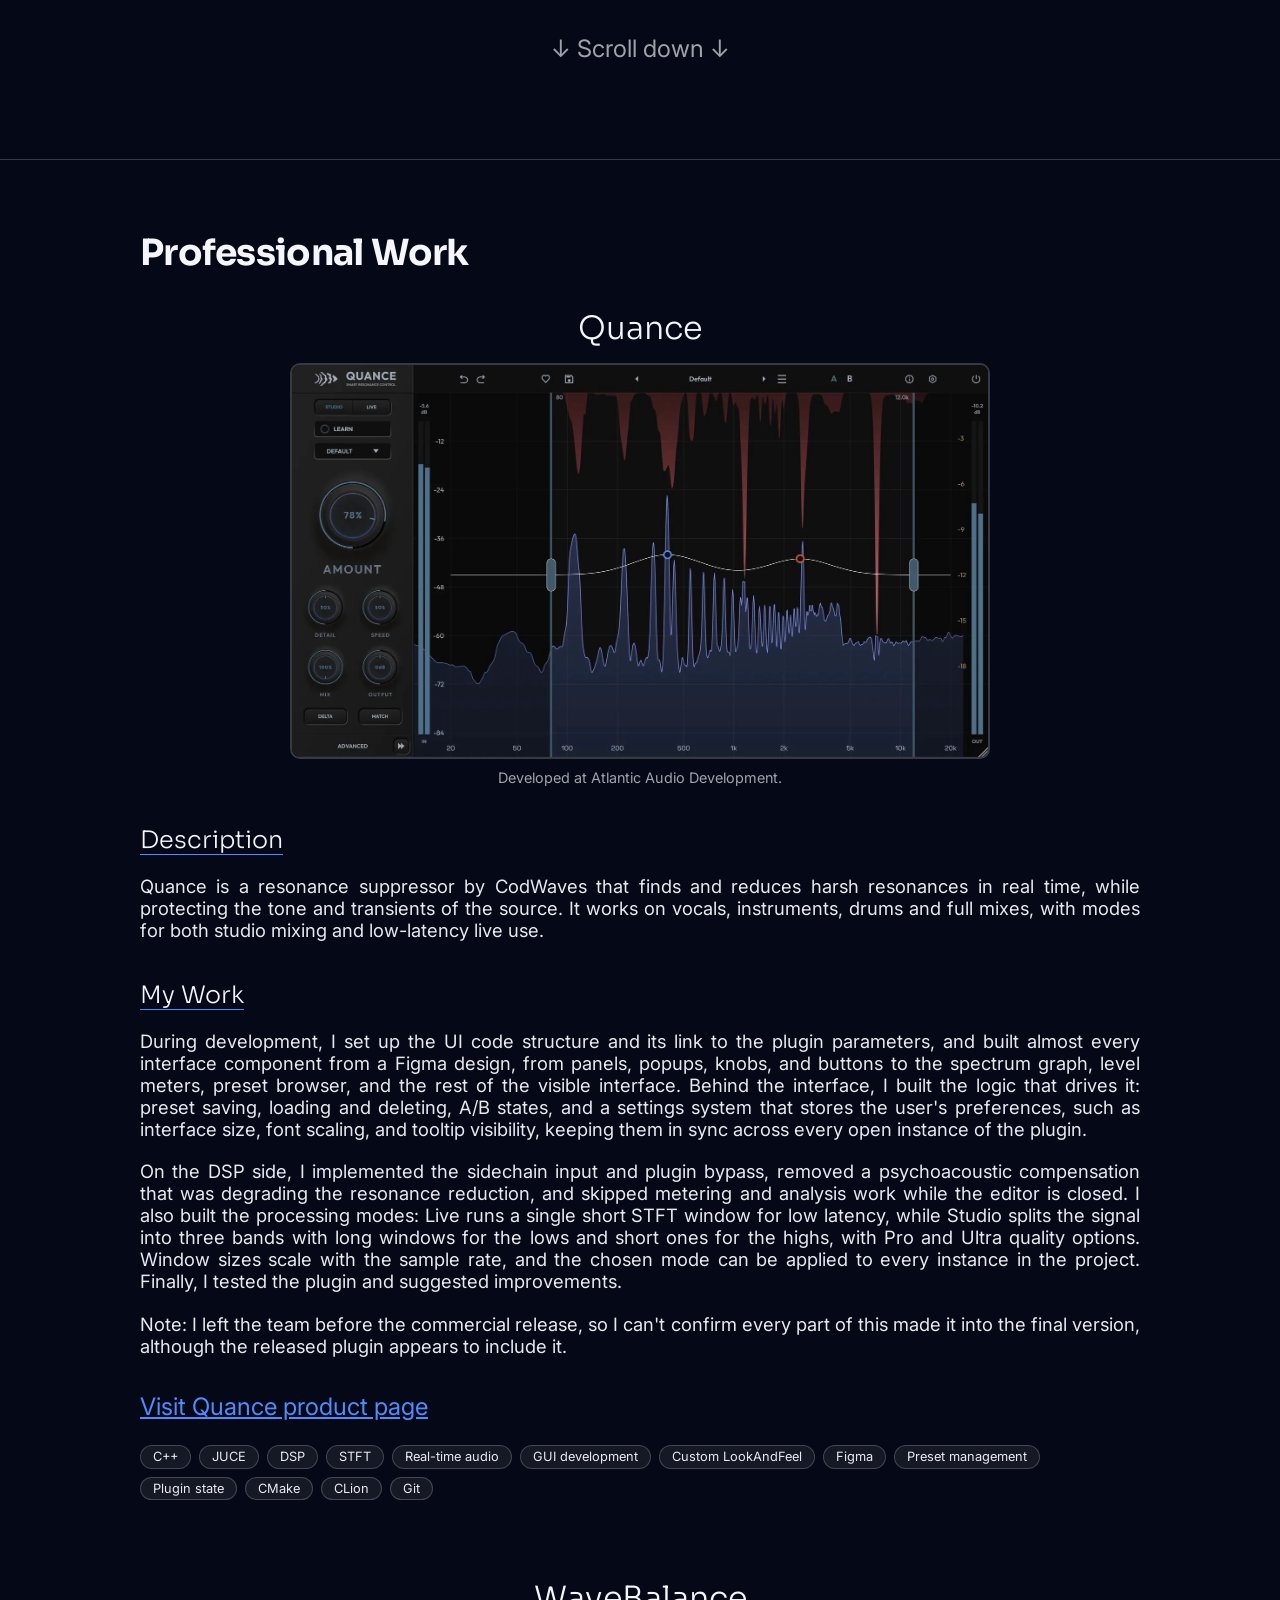
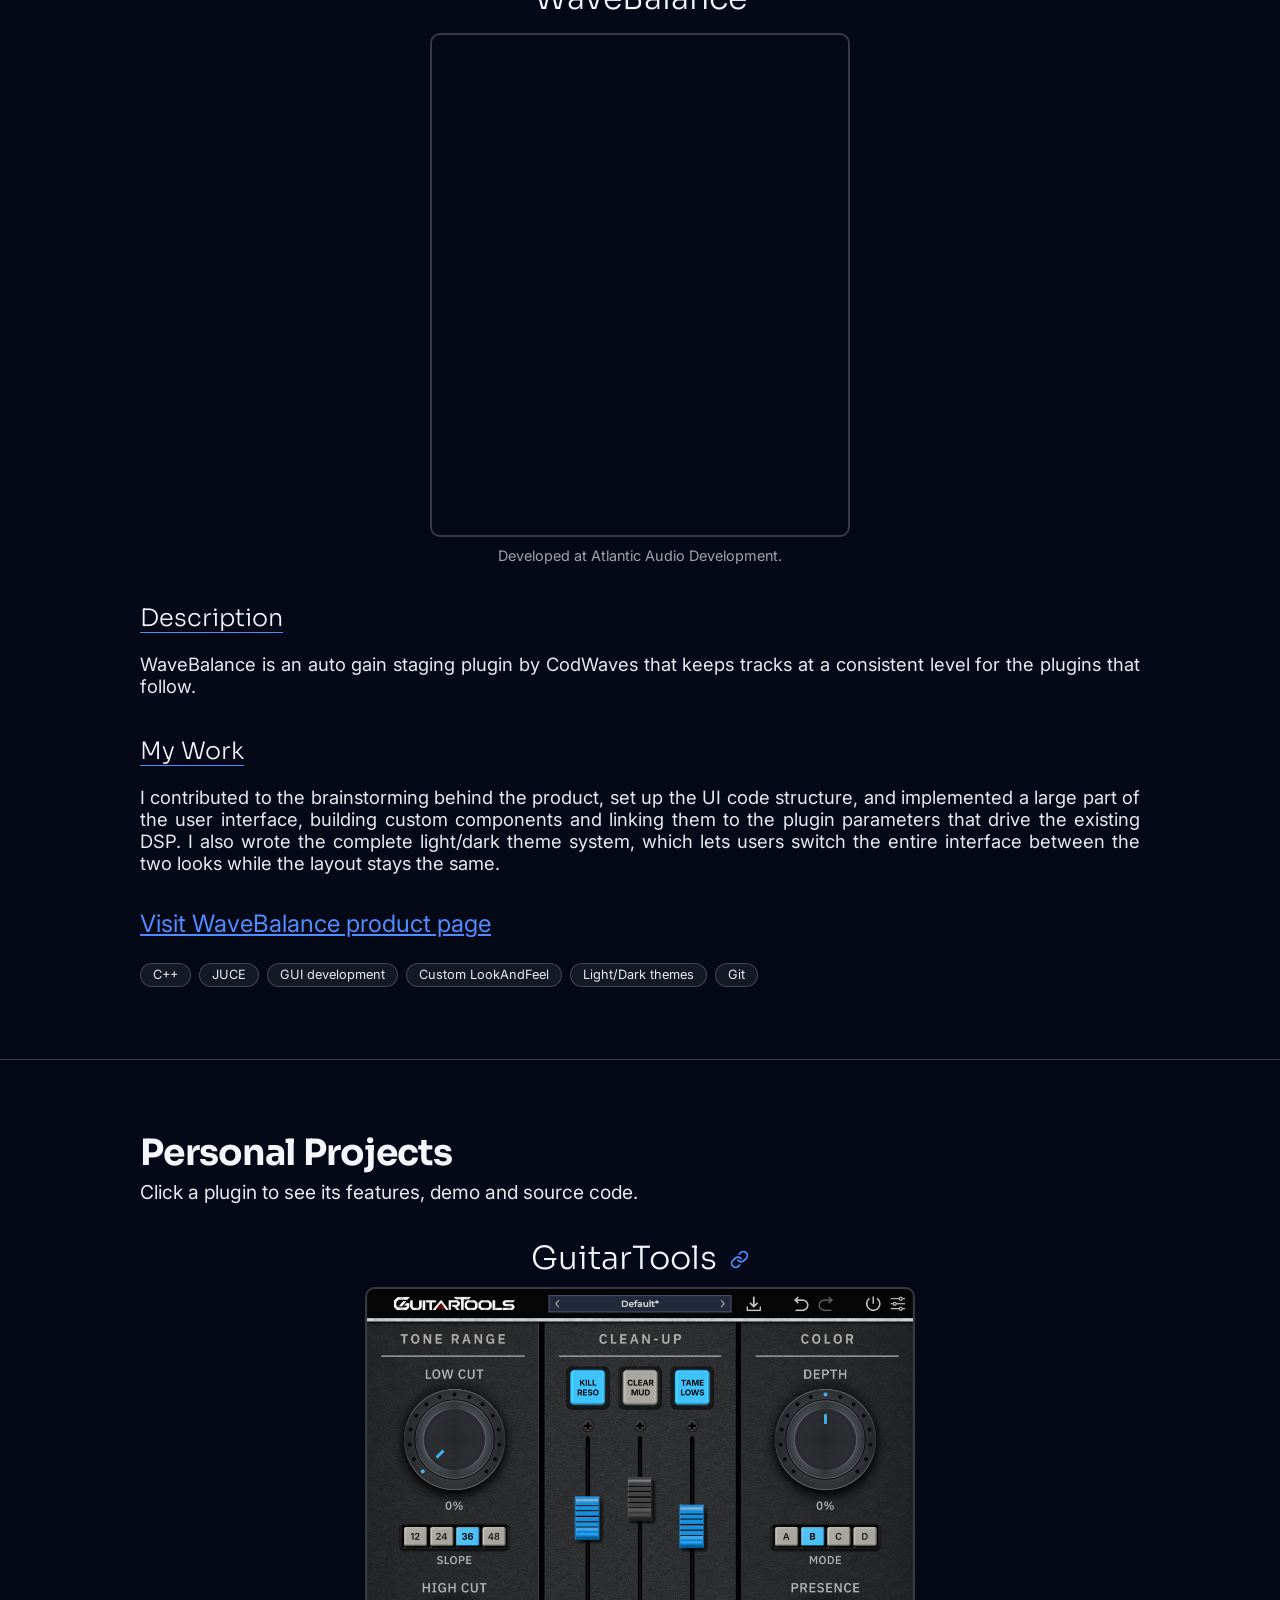
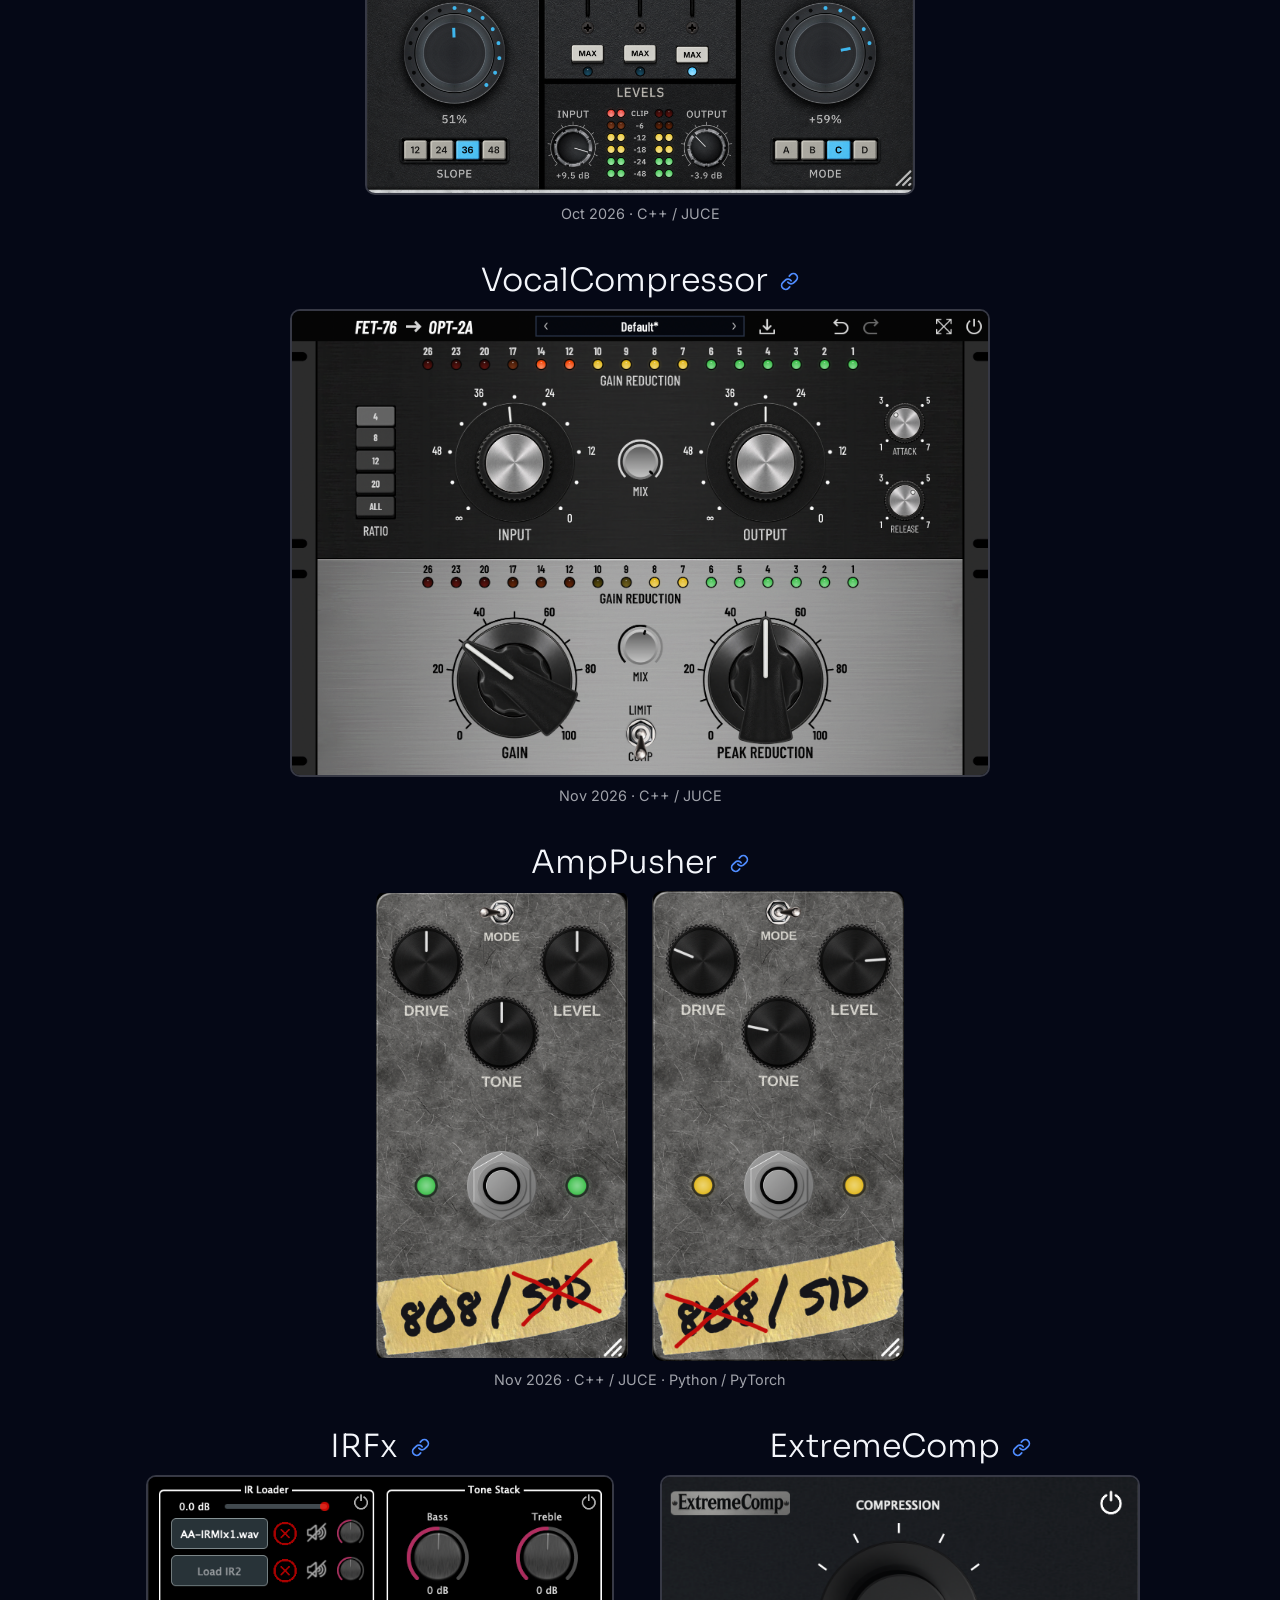
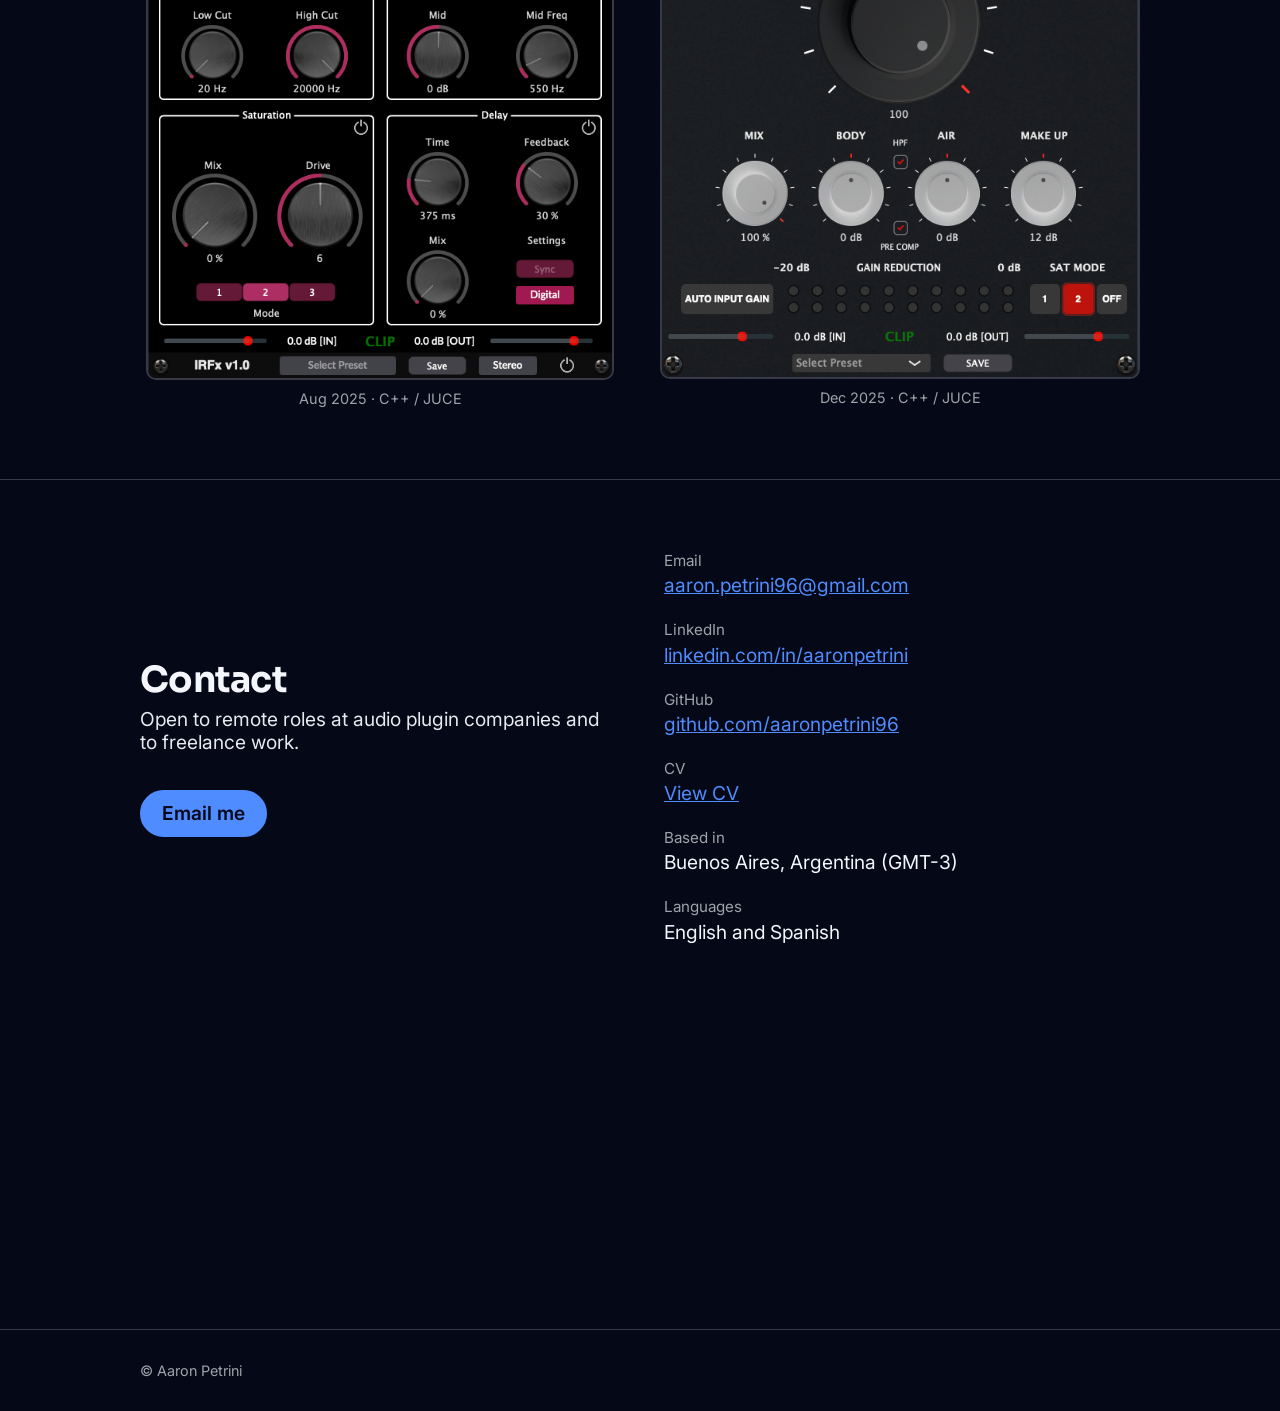
==== commit 7dedc36a: "Update" ====
--- a/index.html
+++ b/index.html
@@ -223,6 +223,17 @@
               </div>
             </article>
 
+            <article class="card card-plain card-wide">
+              <div class="card-body">
+                <h3><a href="amppusher.html">AmpPusher</a></h3>
+                <a class="card-img-link pedal-pair" href="amppusher.html">
+                  <img class="card-body-img" src="images/AmpPusherGreen.png" alt="AmpPusher green unit" />
+                  <img class="card-body-img" src="images/AmpPusherYellow.png" alt="AmpPusher yellow unit" />
+                </a>
+                <p class="image-caption">Nov 2026 · C++ / JUCE · Python / PyTorch</p>
+              </div>
+            </article>
+
             <article class="card card-plain">
               <div class="card-body">
                 <h3><a href="irfx.html">IRFx</a></h3>
@@ -287,16 +298,28 @@
       -->
 
       <section id="contact" class="section">
-        <div class="container">
-          <h2>Contact</h2>
-          <p class="section-intro">
-            Open to remote teams and freelance work. Spanish and English.
-          </p>
-          <ul class="links">
-            <li><a href="mailto:aaron.petrini96@gmail.com">Email</a></li>
-            <li><a href="https://www.linkedin.com/in/aaronpetrini/">LinkedIn</a></li>
-            <li><a href="https://github.com/aaronpetrini96">GitHub</a></li>
-          </ul>
+        <div class="container contact-layout">
+          <div>
+            <h2>Contact</h2>
+            <p class="section-intro">
+              Open to remote roles at audio plugin companies and to freelance work.
+            </p>
+            <a class="btn btn-primary" href="mailto:aaron.petrini96@gmail.com">Email me</a>
+          </div>
+          <dl class="contact-details">
+            <dt>Email</dt>
+            <dd><a href="mailto:aaron.petrini96@gmail.com">aaron.petrini96@gmail.com</a></dd>
+            <dt>LinkedIn</dt>
+            <dd><a href="https://www.linkedin.com/in/aaronpetrini/">linkedin.com/in/aaronpetrini</a></dd>
+            <dt>GitHub</dt>
+            <dd><a href="https://github.com/aaronpetrini96">github.com/aaronpetrini96</a></dd>
+            <dt>CV</dt>
+            <dd><a href="https://drive.google.com/file/d/1sniBaYMMDnfes6-jsnMOi0Qz1FKTEBkw/view?usp=sharing">View CV</a></dd>
+            <dt>Based in</dt>
+            <dd>Buenos Aires, Argentina (GMT-3)</dd>
+            <dt>Languages</dt>
+            <dd>English and Spanish</dd>
+          </dl>
         </div>
       </section>
     </main>
--- a/style.css
+++ b/style.css
@@ -251,8 +251,9 @@
   border: 2px solid var(--border);
 }
 
-.hero .btn {
-  width: 220px;
+.hero .btn,
+.button-row .btn {
+  min-width: 220px;
   box-sizing: border-box;
   display: inline-flex;
   align-items: center;
@@ -283,6 +284,19 @@
 .section {
   padding: 72px 0;
   border-top: 1px solid var(--border);
+}
+
+.section-plain {
+  border-top: 0;
+}
+
+.project-hero + .section-plain {
+  padding-top: 0;
+  padding-bottom: 36px;
+}
+
+.section-plain + .section-plain {
+  padding-top: 0;
 }
 
 main section[id] {
@@ -331,16 +345,23 @@
   width: 55%;
 }
 
+#projects .pedal-pair .card-body-img {
+  flex: none;
+  width: 25.2%;
+  margin-inline: 0;
+  border: 0;
+}
+
 #projects .card-body-img[src="images/vocalcompressor.png"] {
-  width: 62.3%;
+  width: 70%;
 }
 
 #projects .card-body-img[src="images/irfx.png"] {
-  width: 80%;
+  width: 97.5%;
 }
 
 #projects .card-body-img[src="images/extremecomp.png"] {
-  width: 82.3%;
+  width: 100%;
 }
 
 #work .grid {
@@ -618,6 +639,19 @@
 
 .card-img-link:hover img {
   filter: brightness(1.1);
+}
+
+.pedal-pair {
+  display: flex;
+  justify-content: center;
+  gap: 24px;
+}
+
+.pedal-pair .project-image {
+  width: 30%;
+  margin-inline: 0;
+  border: 0;
+  background: none;
 }
 
 .card-body h3 a::after {
@@ -693,14 +727,28 @@
 }
 
 /* Contact */
-.links {
-  display: flex;
-  flex-wrap: wrap;
-  gap: 12px 32px;
-  padding: 0;
+.contact-layout {
+  display: grid;
+  grid-template-columns: repeat(auto-fit, minmax(min(100%, 320px), 1fr));
+  gap: 48px;
+  align-items: center;
+}
+
+.contact-details {
   margin: 0;
-  list-style: none;
-  font-size: 1.1rem;
+}
+
+.contact-details dt {
+  color: var(--text-muted);
+  font-size: 0.95rem;
+}
+
+.contact-details dd {
+  margin: 4px 0 24px;
+}
+
+.contact-details dd:last-child {
+  margin-bottom: 0;
 }
 
 /* Footer */
@@ -760,7 +808,7 @@
 
 /* Project pages */
 .project-hero {
-  padding: 64px 0 56px;
+  padding: 64px 0 36px;
   background: radial-gradient(60% 80% at 15% 0%, rgba(79, 140, 255, 0.18), transparent 70%);
 }
 
@@ -782,10 +830,16 @@
   font-size: 0.95rem;
 }
 
+.project-image + .meta,
+.pedal-pair + .meta {
+  text-align: center;
+}
+
 .project-image {
   display: block;
   width: 100%;
-  max-width: 900px;
+  max-width: 600px;
+  margin-inline: auto;
   border: 1px solid var(--border);
   border-radius: 16px;
   background: #0f1530;
@@ -798,6 +852,21 @@
   margin-top: 32px;
 }
 
+.feature-list {
+  grid-template-columns: 1fr;
+}
+
+.feature-list .feature-group {
+  background: none;
+  border: 0;
+  padding: 0;
+}
+
+.feature-list h3 {
+  font-size: 1.4rem;
+  text-align: left;
+}
+
 .feature-group {
   background: var(--bg-card);
   border: 1px solid var(--border);
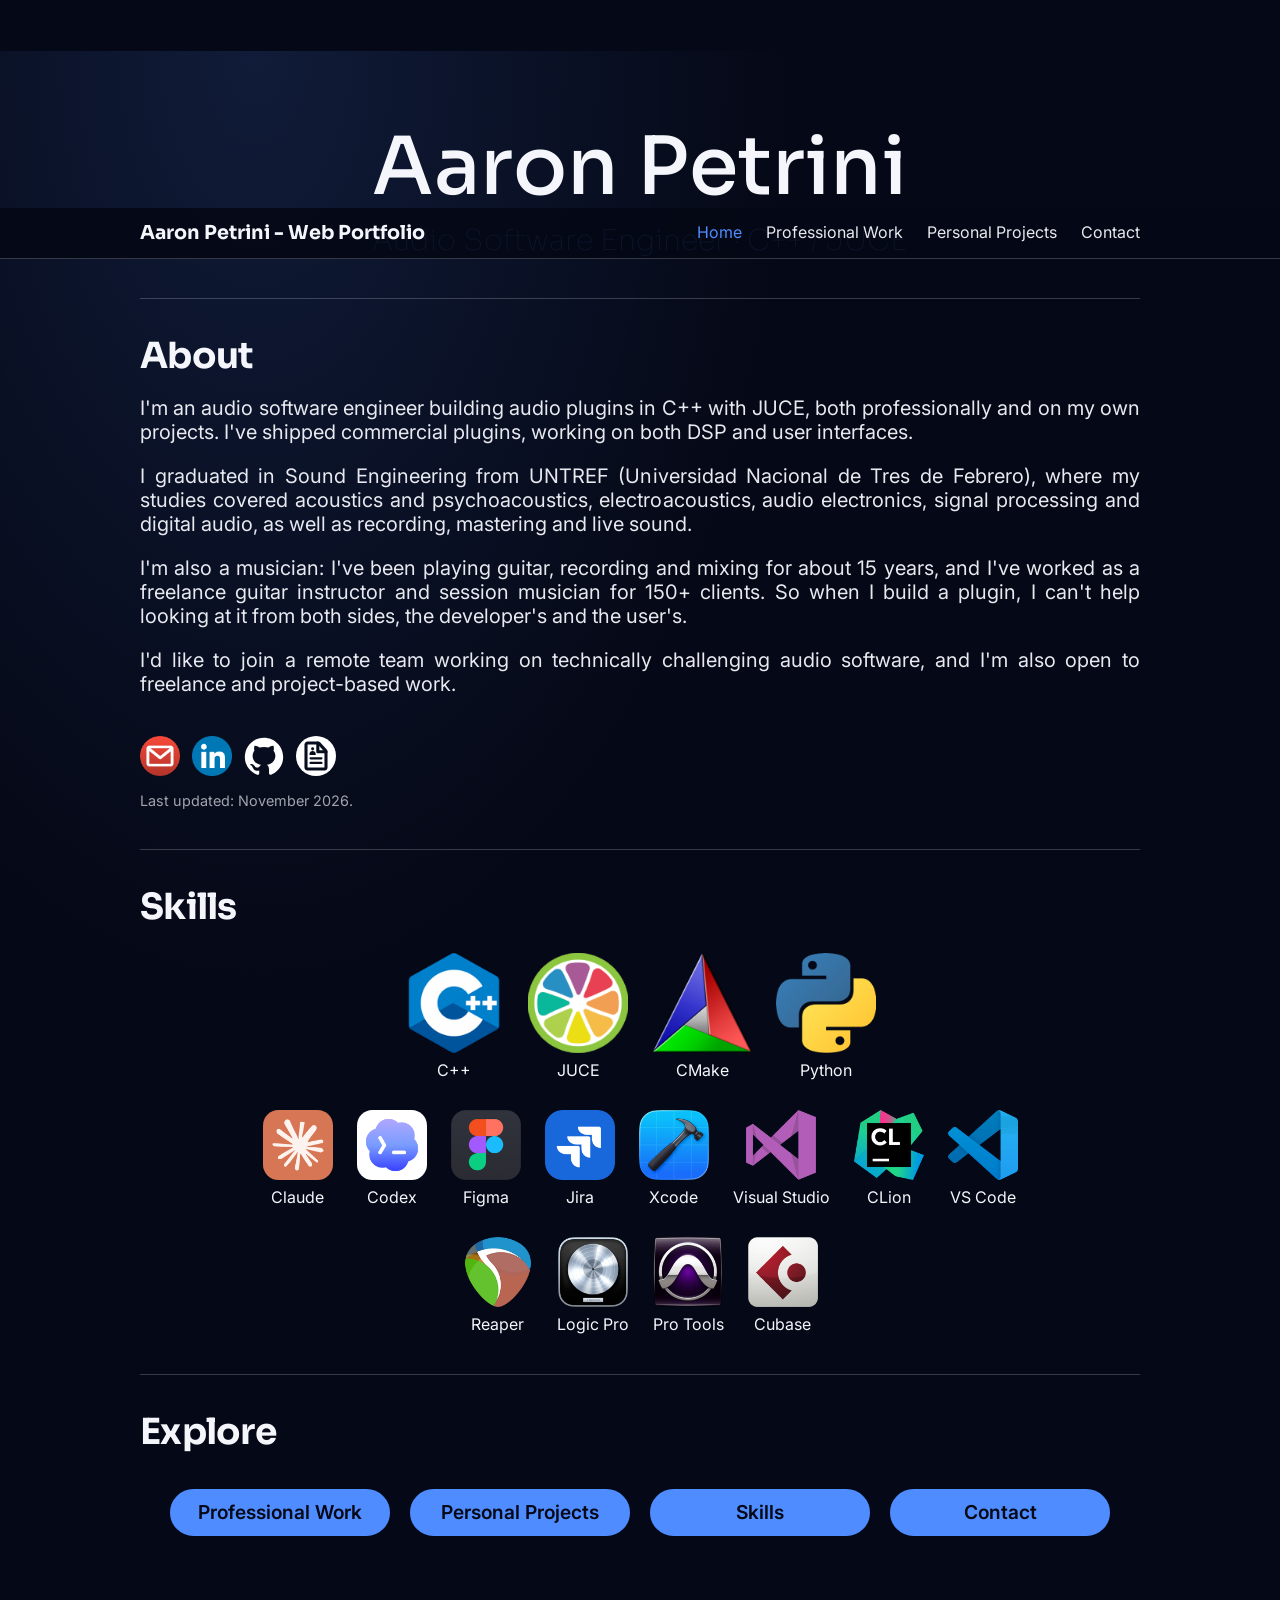
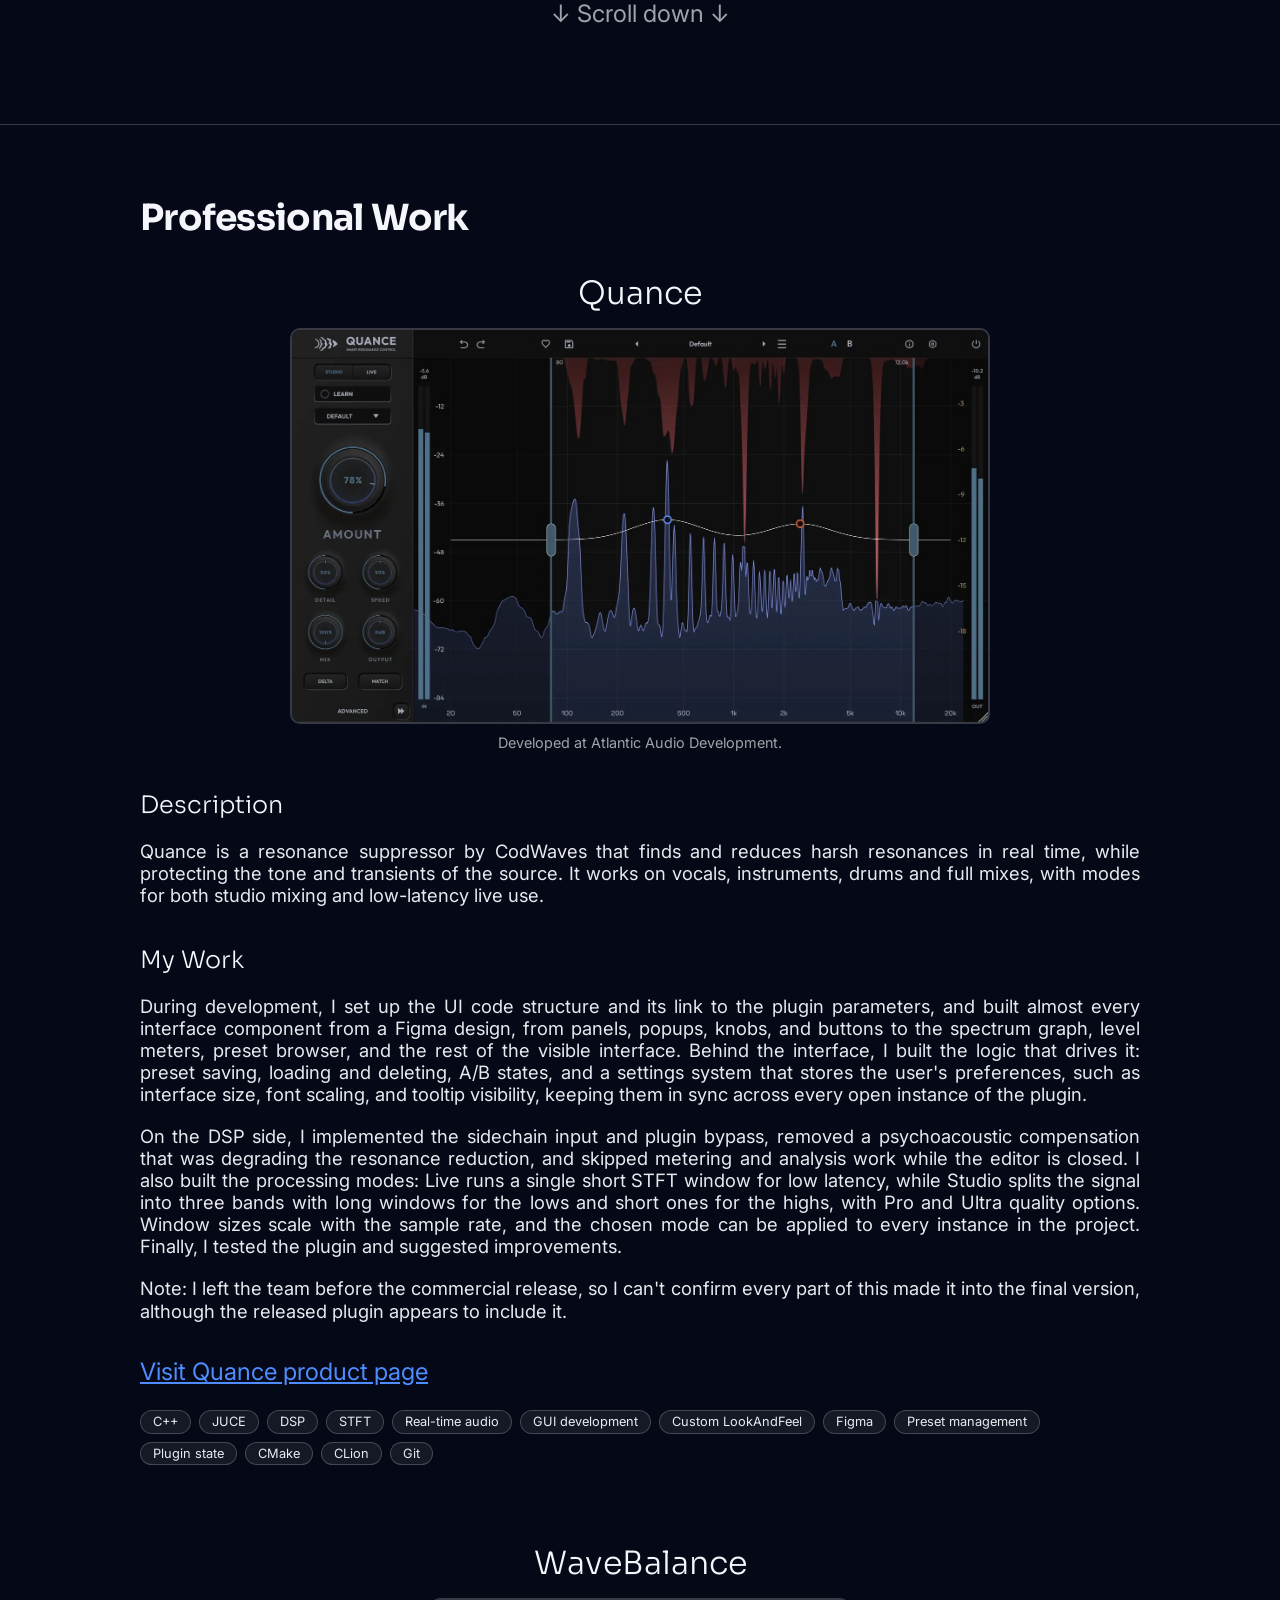
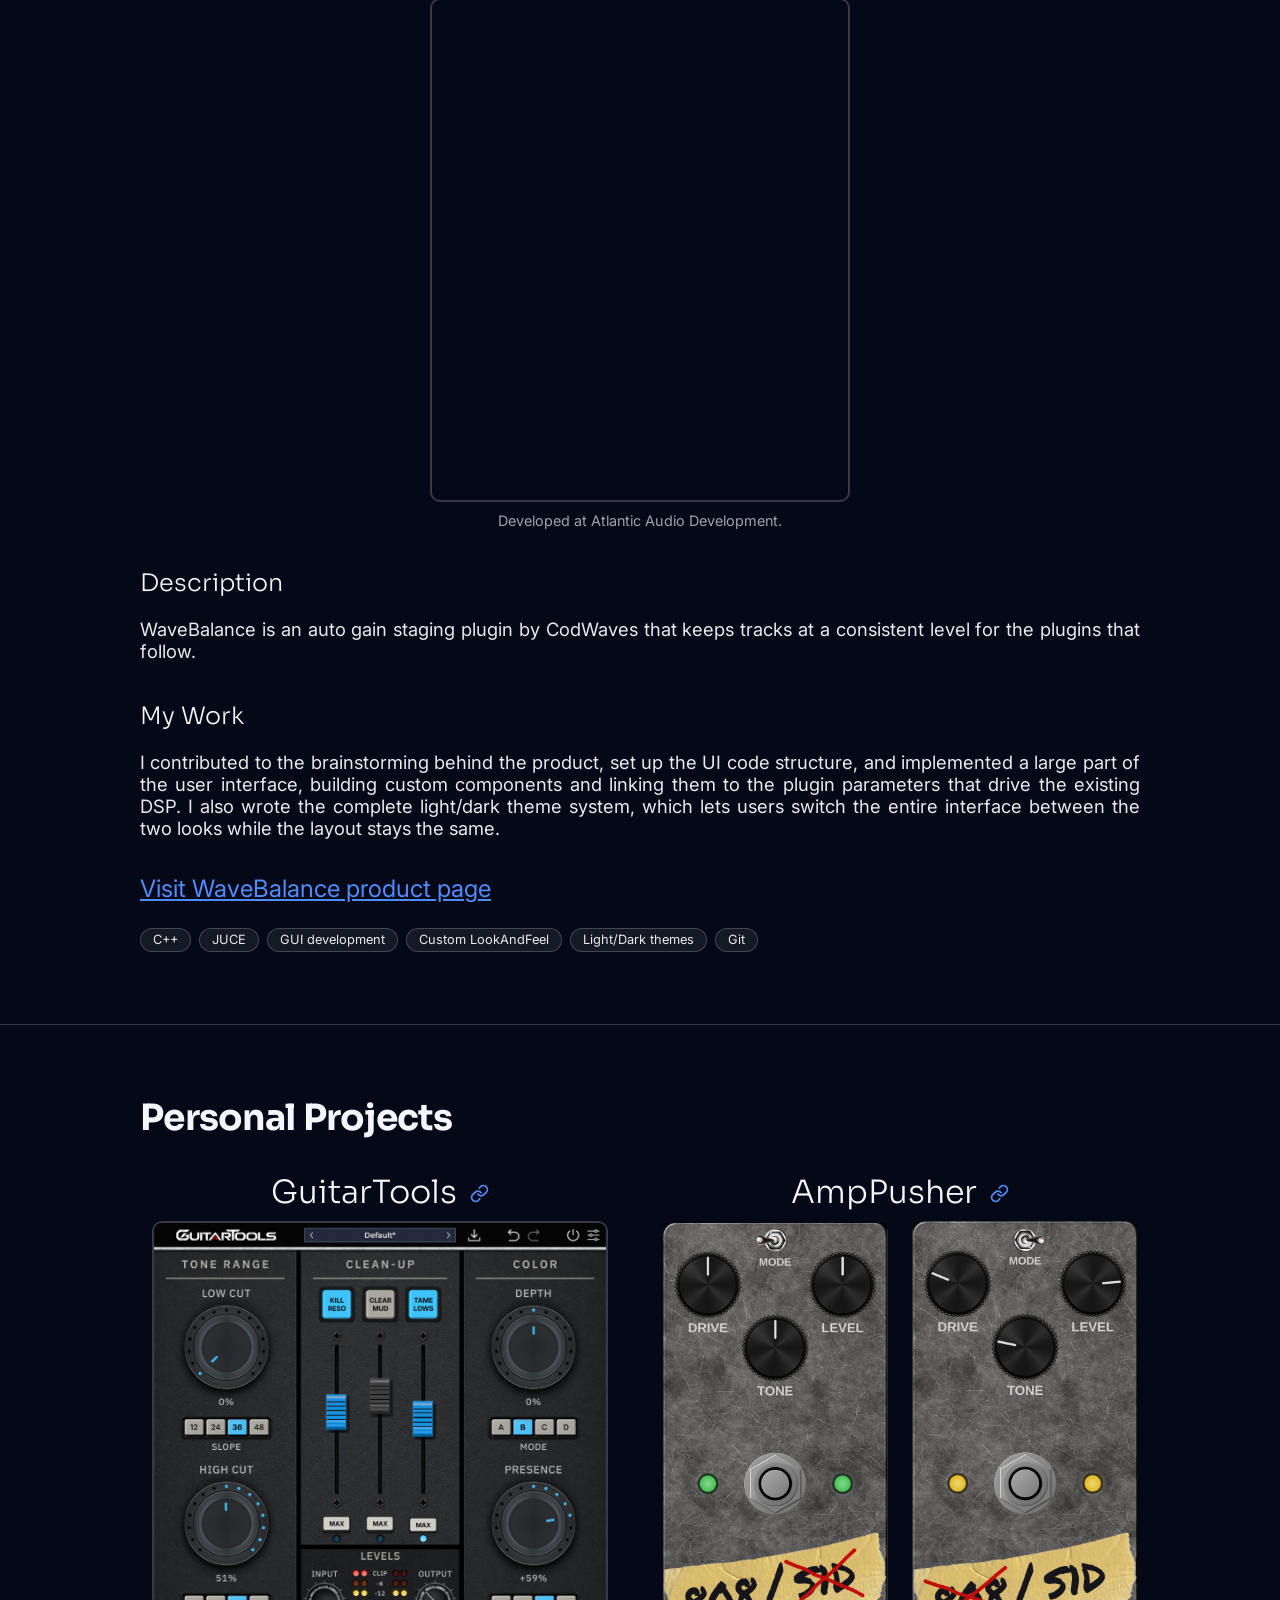
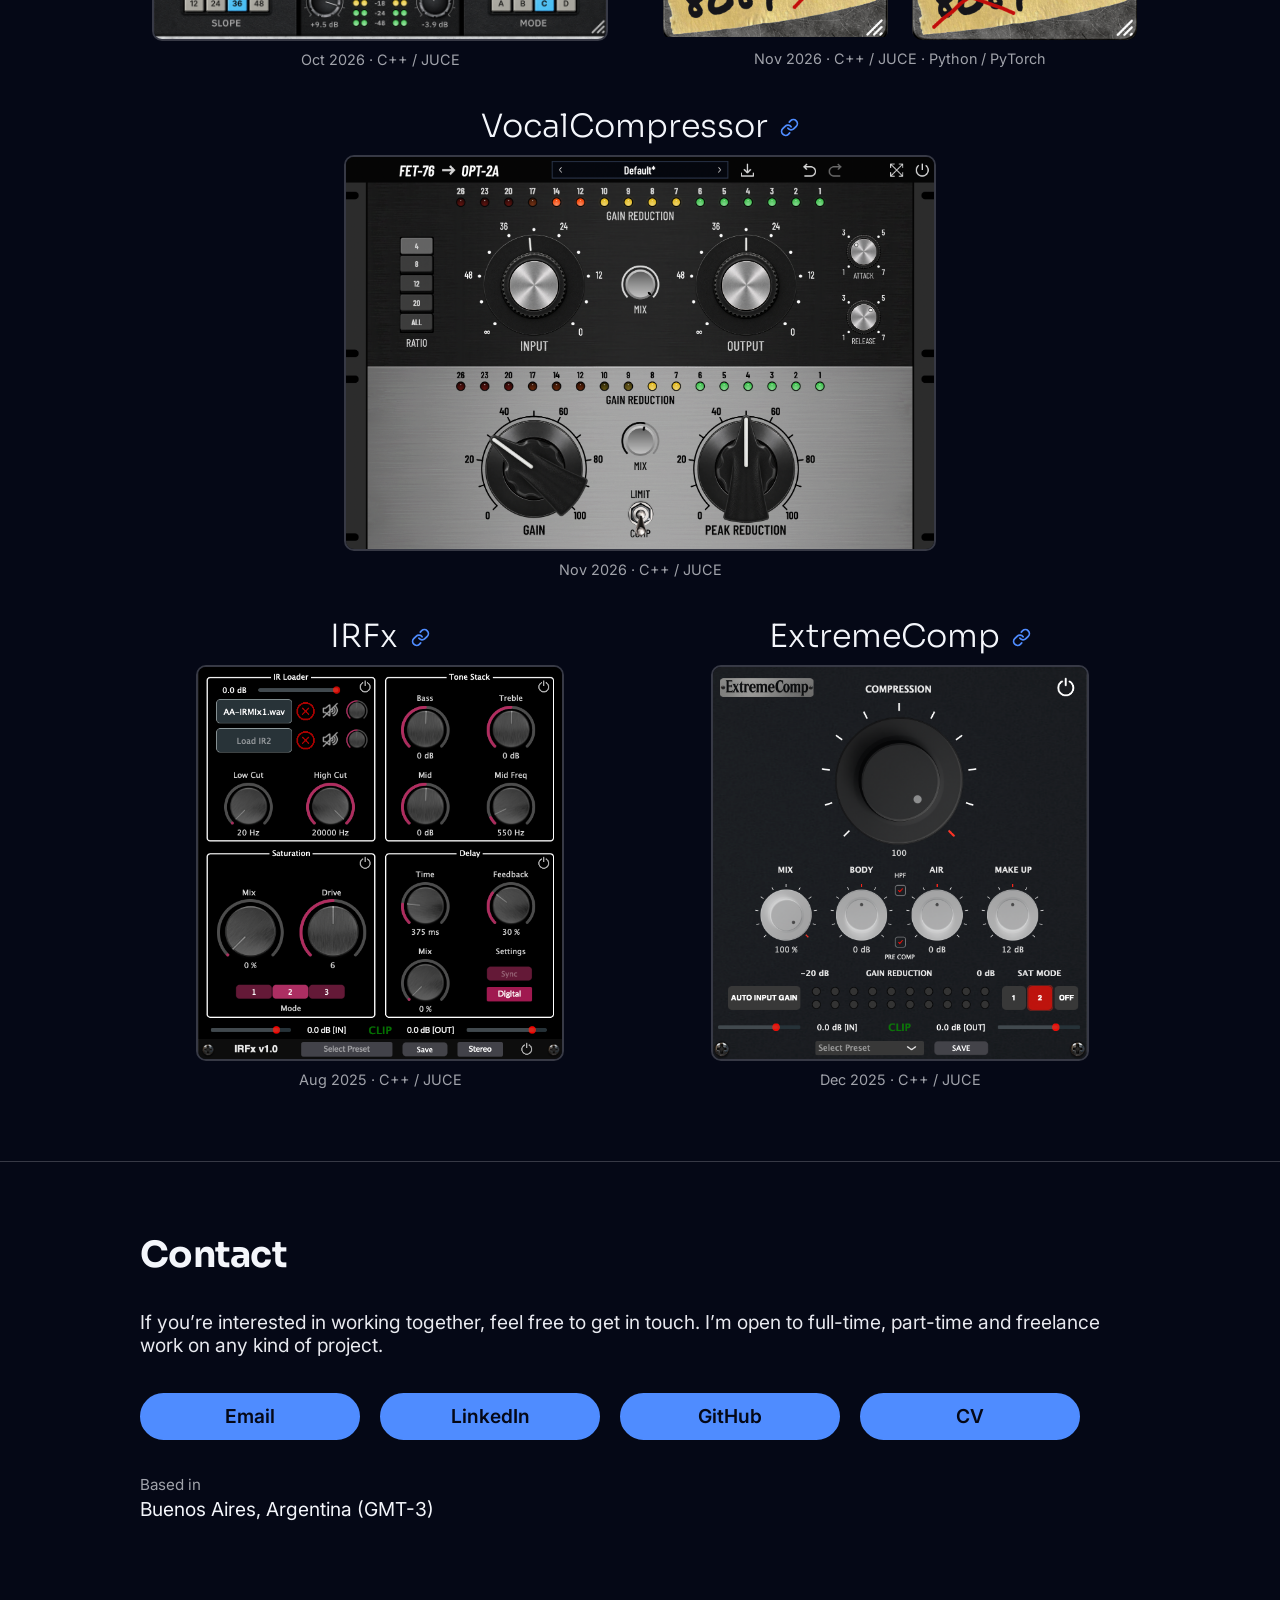
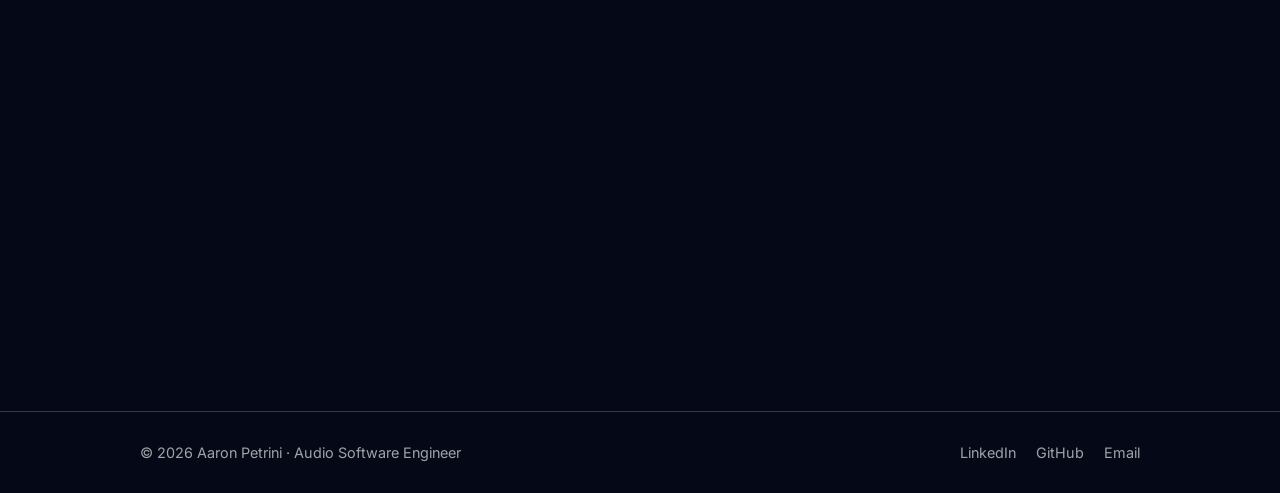
==== commit ba551114: "Update" ====
--- a/index.html
+++ b/index.html
@@ -25,7 +25,16 @@
         <nav aria-label="Main">
           <a href="#home">Home</a>
           <a href="#work">Professional Work</a>
-          <a href="#projects">Personal Projects</a>
+          <div class="nav-dropdown">
+            <a href="#projects">Personal Projects</a>
+            <div class="nav-menu">
+              <a href="guitartools.html">GuitarTools</a>
+              <a href="amppusher.html">AmpPusher</a>
+              <a href="vocalcompressor.html">VocalCompressor</a>
+              <a href="irfx.html">IRFx</a>
+              <a href="extremecomp.html">ExtremeComp</a>
+            </div>
+          </div>
           <a href="#contact">Contact</a>
         </nav>
       </div>
@@ -44,7 +53,7 @@
           <p class="lead">I'm also a musician: I've been playing guitar, recording and mixing for about 15 years, and I've worked as a freelance guitar instructor and session musician for 150+ clients. So when I build a plugin, I can't help looking at it from both sides, the developer's and the user's.</p>
           <p class="lead">I'd like to join a remote team working on technically challenging audio software, and I'm also open to freelance and project-based work.</p>
           </div>
-          <p class="quick-links-title">Quick links</p>
+          <p class="quick-links-title"></p>
           <div class="social-icons">
             <a href="mailto:aaron.petrini96@gmail.com" aria-label="Email"><img src="images/mailCircle.png" alt="" /></a>
             <a href="https://www.linkedin.com/in/aaronpetrini/" aria-label="LinkedIn"><img src="images/circleLinkedin.png" alt="" /></a>
@@ -202,10 +211,10 @@
         <div class="container">
           <h2>Personal Projects</h2>
           <!-- <p class="section-intro">Plugins I designed and built on my own. Click on any project to learn more.</p> -->
-          <p class="section-intro">Click a plugin to see its features, demo and source code.</p>
+          <!-- <p class="section-intro">Click a plugin to see its features, demo and source code.</p> -->
 
           <div class="grid">
-            <article class="card card-plain card-wide">
+            <article class="card card-plain">
               <div class="card-body">
                 <h3><a href="guitartools.html">GuitarTools</a></h3>
                 <!-- <p class="image-caption">All-in-one toolbox for mixing modern electric guitars.</p> -->
@@ -214,16 +223,7 @@
               </div>
             </article>
 
-            <article class="card card-plain card-wide">
-              <div class="card-body">
-                <h3><a href="vocalcompressor.html">VocalCompressor</a></h3>
-                <!-- <p class="image-caption">Dual-stage compressor with a swappable processing order.</p> -->
-                <a class="card-img-link" href="vocalcompressor.html"><img class="card-body-img" src="images/vocalcompressor.png" alt="VocalCompressor plugin interface" /></a>
-                <p class="image-caption">Nov 2026 · C++ / JUCE</p>
-              </div>
-            </article>
-
-            <article class="card card-plain card-wide">
+            <article class="card card-plain">
               <div class="card-body">
                 <h3><a href="amppusher.html">AmpPusher</a></h3>
                 <a class="card-img-link pedal-pair" href="amppusher.html">
@@ -234,6 +234,15 @@
               </div>
             </article>
 
+            <article class="card card-plain card-wide">
+              <div class="card-body">
+                <h3><a href="vocalcompressor.html">VocalCompressor</a></h3>
+                <!-- <p class="image-caption">Dual-stage compressor with a swappable processing order.</p> -->
+                <a class="card-img-link" href="vocalcompressor.html"><img class="card-body-img" src="images/vocalcompressor.png" alt="VocalCompressor plugin interface" /></a>
+                <p class="image-caption">Nov 2026 · C++ / JUCE</p>
+              </div>
+            </article>
+
             <article class="card card-plain">
               <div class="card-body">
                 <h3><a href="irfx.html">IRFx</a></h3>
@@ -298,35 +307,33 @@
       -->
 
       <section id="contact" class="section">
-        <div class="container contact-layout">
-          <div>
-            <h2>Contact</h2>
-            <p class="section-intro">
-              Open to remote roles at audio plugin companies and to freelance work.
-            </p>
-            <a class="btn btn-primary" href="mailto:aaron.petrini96@gmail.com">Email me</a>
+        <div class="container">
+          <h2>Contact</h2>
+          <p class="section-intro">
+            If you’re interested in working together, feel free to get in touch. I’m open to full-time, part-time and freelance work on any kind of project.
+          </p>
+          <div class="button-row contact-buttons">
+            <a class="btn btn-primary" href="mailto:aaron.petrini96@gmail.com">Email</a>
+            <a class="btn btn-primary" href="https://www.linkedin.com/in/aaronpetrini/" target="_blank" rel="noopener">LinkedIn</a>
+            <a class="btn btn-primary" href="https://github.com/aaronpetrini96" target="_blank" rel="noopener">GitHub</a>
+            <a class="btn btn-primary" href="https://drive.google.com/file/d/1sniBaYMMDnfes6-jsnMOi0Qz1FKTEBkw/view?usp=sharing" target="_blank" rel="noopener">CV</a>
           </div>
           <dl class="contact-details">
-            <dt>Email</dt>
-            <dd><a href="mailto:aaron.petrini96@gmail.com">aaron.petrini96@gmail.com</a></dd>
-            <dt>LinkedIn</dt>
-            <dd><a href="https://www.linkedin.com/in/aaronpetrini/">linkedin.com/in/aaronpetrini</a></dd>
-            <dt>GitHub</dt>
-            <dd><a href="https://github.com/aaronpetrini96">github.com/aaronpetrini96</a></dd>
-            <dt>CV</dt>
-            <dd><a href="https://drive.google.com/file/d/1sniBaYMMDnfes6-jsnMOi0Qz1FKTEBkw/view?usp=sharing">View CV</a></dd>
             <dt>Based in</dt>
             <dd>Buenos Aires, Argentina (GMT-3)</dd>
-            <dt>Languages</dt>
-            <dd>English and Spanish</dd>
           </dl>
         </div>
       </section>
     </main>
 
     <footer class="site-footer">
-      <div class="container">
-        © Aaron Petrini
+      <div class="container footer-inner">
+        <span>© 2026 Aaron Petrini · Audio Software Engineer</span>
+        <nav class="footer-links" aria-label="Footer">
+          <a href="https://www.linkedin.com/in/aaronpetrini/" target="_blank" rel="noopener">LinkedIn</a>
+          <a href="https://github.com/aaronpetrini96" target="_blank" rel="noopener">GitHub</a>
+          <a href="mailto:aaron.petrini96@gmail.com">Email</a>
+        </nav>
       </div>
     </footer>
     <script>
--- a/style.css
+++ b/style.css
@@ -90,6 +90,40 @@
   color: var(--accent);
 }
 
+.nav-dropdown {
+  position: relative;
+  display: flex;
+}
+
+.nav-menu {
+  display: none;
+  position: absolute;
+  top: calc(100% + 22px);
+  left: -16px;
+  min-width: 180px;
+  padding: 8px 0;
+  background: var(--bg-card);
+  border: 1px solid var(--border);
+  border-radius: 12px;
+  z-index: 20;
+}
+
+.nav-menu::before {
+  content: "";
+  position: absolute;
+  inset: -23px 0 100%;
+}
+
+.nav-dropdown:hover .nav-menu,
+.nav-dropdown:focus-within .nav-menu {
+  display: block;
+}
+
+.nav-menu a {
+  display: block;
+  padding: 8px 16px;
+}
+
 /* Hero */
 .hero {
   padding: 70px 0 96px;
@@ -314,7 +348,7 @@
 }
 
 .section-intro {
-  margin: 8px 0 36px;
+  margin: 36px 0;
   color: var(--text-secondary);
 }
 
@@ -342,26 +376,26 @@
 }
 
 #projects .card-body-img[src="images/guitartools.png"] {
-  width: 55%;
+  width: 94.8%;
 }
 
 #projects .pedal-pair .card-body-img {
   flex: none;
-  width: 25.2%;
+  width: 46.8%;
   margin-inline: 0;
   border: 0;
 }
 
 #projects .card-body-img[src="images/vocalcompressor.png"] {
-  width: 70%;
+  width: 59.2%;
 }
 
 #projects .card-body-img[src="images/irfx.png"] {
-  width: 97.5%;
+  width: 76.5%;
 }
 
 #projects .card-body-img[src="images/extremecomp.png"] {
-  width: 100%;
+  width: 78.6%;
 }
 
 #work .grid {
@@ -513,10 +547,6 @@
   font-size: 1.5rem;
   font-weight: 300;
   /* letter-spacing: -0.02em; */
-  text-decoration: underline;
-  text-decoration-color: var(--accent);
-  text-decoration-thickness: 1px;
-  text-underline-offset: 6px;
 }
 
 .image-pair {
@@ -645,13 +675,6 @@
   display: flex;
   justify-content: center;
   gap: 24px;
-}
-
-.pedal-pair .project-image {
-  width: 30%;
-  margin-inline: 0;
-  border: 0;
-  background: none;
 }
 
 .card-body h3 a::after {
@@ -727,11 +750,9 @@
 }
 
 /* Contact */
-.contact-layout {
-  display: grid;
-  grid-template-columns: repeat(auto-fit, minmax(min(100%, 320px), 1fr));
-  gap: 48px;
-  align-items: center;
+.contact-buttons {
+  justify-content: flex-start;
+  margin: 0 0 36px;
 }
 
 .contact-details {
@@ -759,6 +780,27 @@
   font-size: 0.9rem;
 }
 
+.footer-inner {
+  display: flex;
+  flex-wrap: wrap;
+  justify-content: space-between;
+  gap: 12px 24px;
+}
+
+.footer-links {
+  display: flex;
+  gap: 20px;
+}
+
+.footer-links a {
+  color: inherit;
+  text-decoration: none;
+}
+
+.footer-links a:hover {
+  color: var(--text);
+}
+
 .quick-links-title {
   margin: 40px 0 0;
   font-size: 1.2rem;
@@ -812,26 +854,14 @@
   background: radial-gradient(60% 80% at 15% 0%, rgba(79, 140, 255, 0.18), transparent 70%);
 }
 
-.back-link {
-  display: inline-block;
-  margin-bottom: 24px;
-  color: var(--text-secondary);
-  text-decoration: none;
-  font-size: 0.95rem;
-}
-
-.back-link:hover {
+.meta {
+  margin: 16px 0 0;
   color: var(--text);
-}
-
-.meta {
-  margin: 12px 0 0;
-  color: var(--text-muted);
-  font-size: 0.95rem;
+  font-size: 1.1rem;
 }
 
 .project-image + .meta,
-.pedal-pair + .meta {
+.carousel + .meta {
   text-align: center;
 }
 
@@ -845,6 +875,67 @@
   background: #0f1530;
 }
 
+.divider {
+  margin: 36px 0 0;
+  border: 0;
+  border-top: 1px solid var(--border);
+}
+
+.carousel {
+  position: relative;
+  max-width: 600px;
+  margin-inline: auto;
+}
+
+.carousel-narrow {
+  max-width: 300px;
+}
+
+.carousel-narrow .project-image {
+  border: 0;
+  background: none;
+}
+
+.carousel .project-image {
+  position: absolute;
+  inset: 0;
+  height: 100%;
+  object-fit: contain;
+  opacity: 0;
+  transition: opacity 0.3s;
+}
+
+.carousel .project-image:first-child {
+  position: relative;
+  height: auto;
+}
+
+.carousel .project-image.is-active {
+  opacity: 1;
+}
+
+.carousel-btn {
+  position: absolute;
+  top: 50%;
+  translate: 0 -50%;
+  width: 40px;
+  height: 40px;
+  border: 0;
+  border-radius: 999px;
+  background: rgba(5, 8, 22, 0.7);
+  color: var(--text);
+  font-size: 1.6rem;
+  cursor: pointer;
+}
+
+.carousel-prev {
+  left: 12px;
+}
+
+.carousel-next {
+  right: 12px;
+}
+
 .feature-grid {
   display: grid;
   grid-template-columns: repeat(auto-fit, minmax(min(100%, 460px), 1fr));
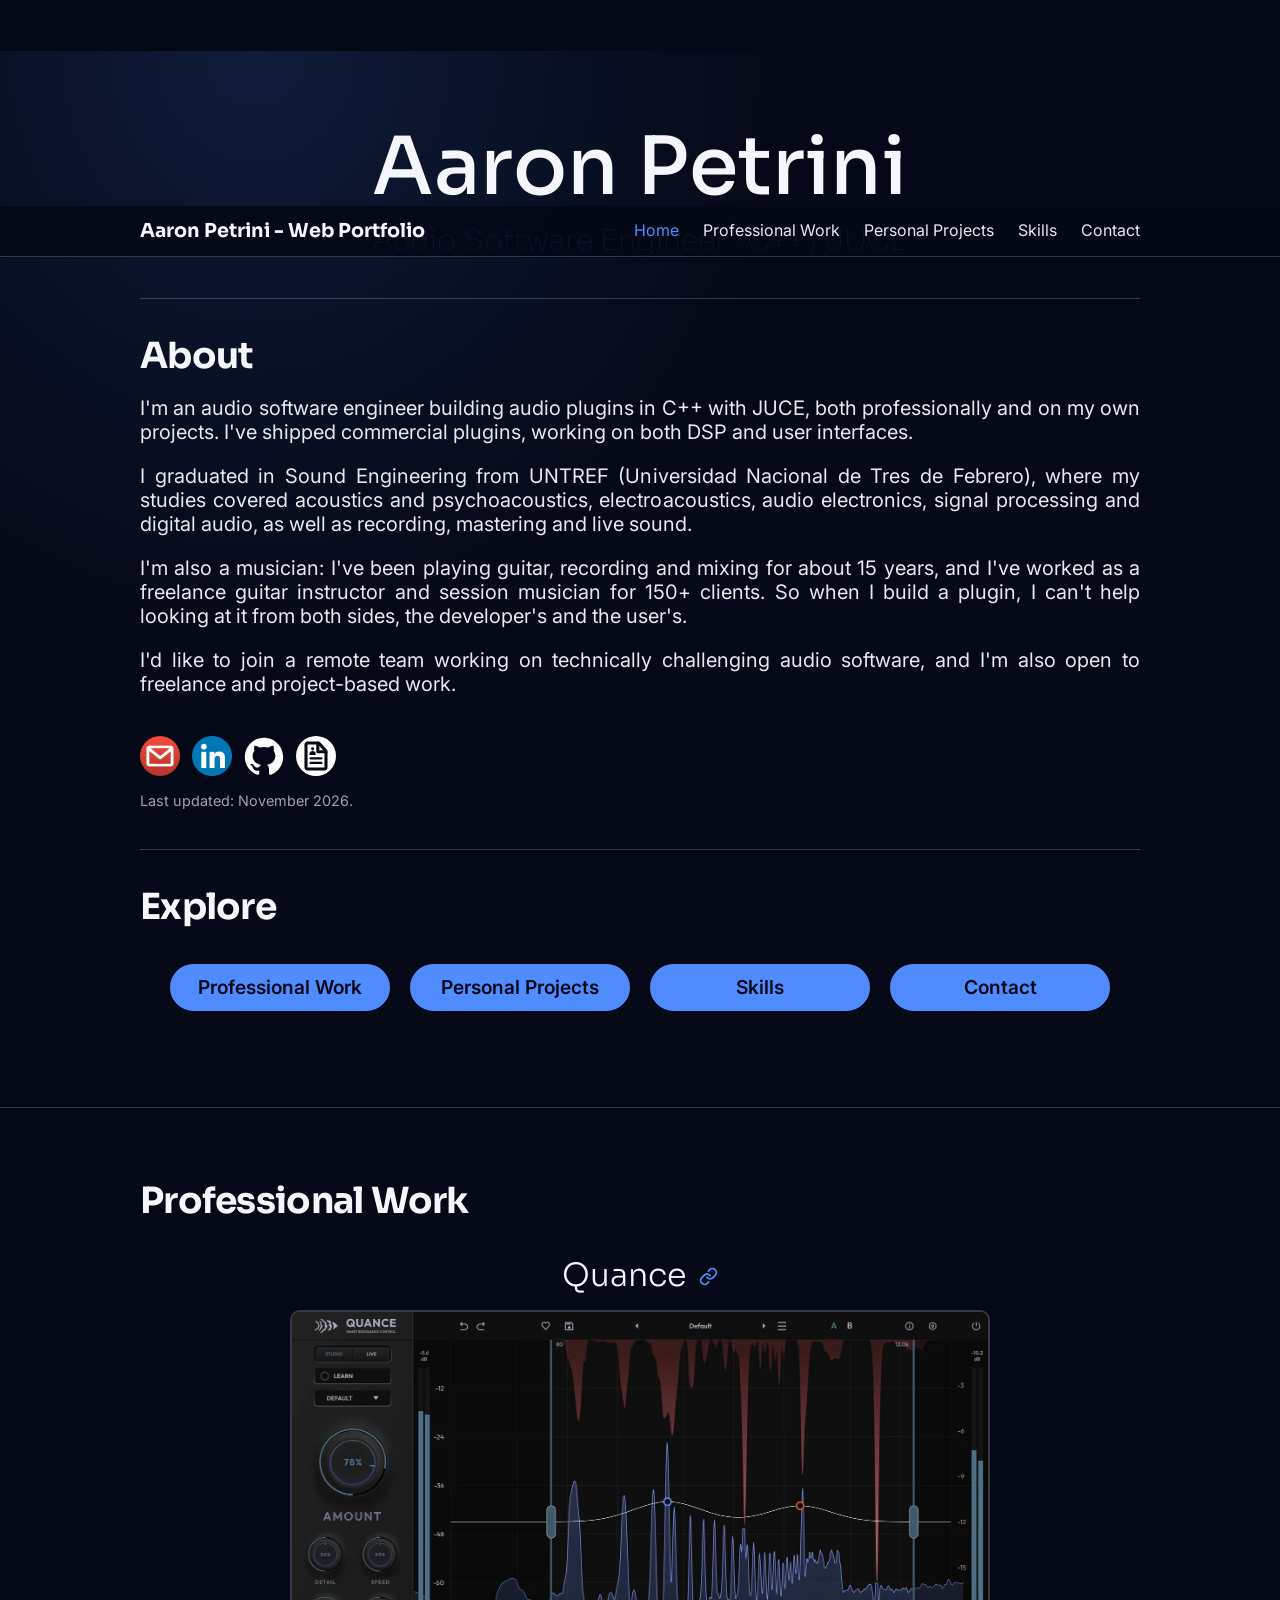
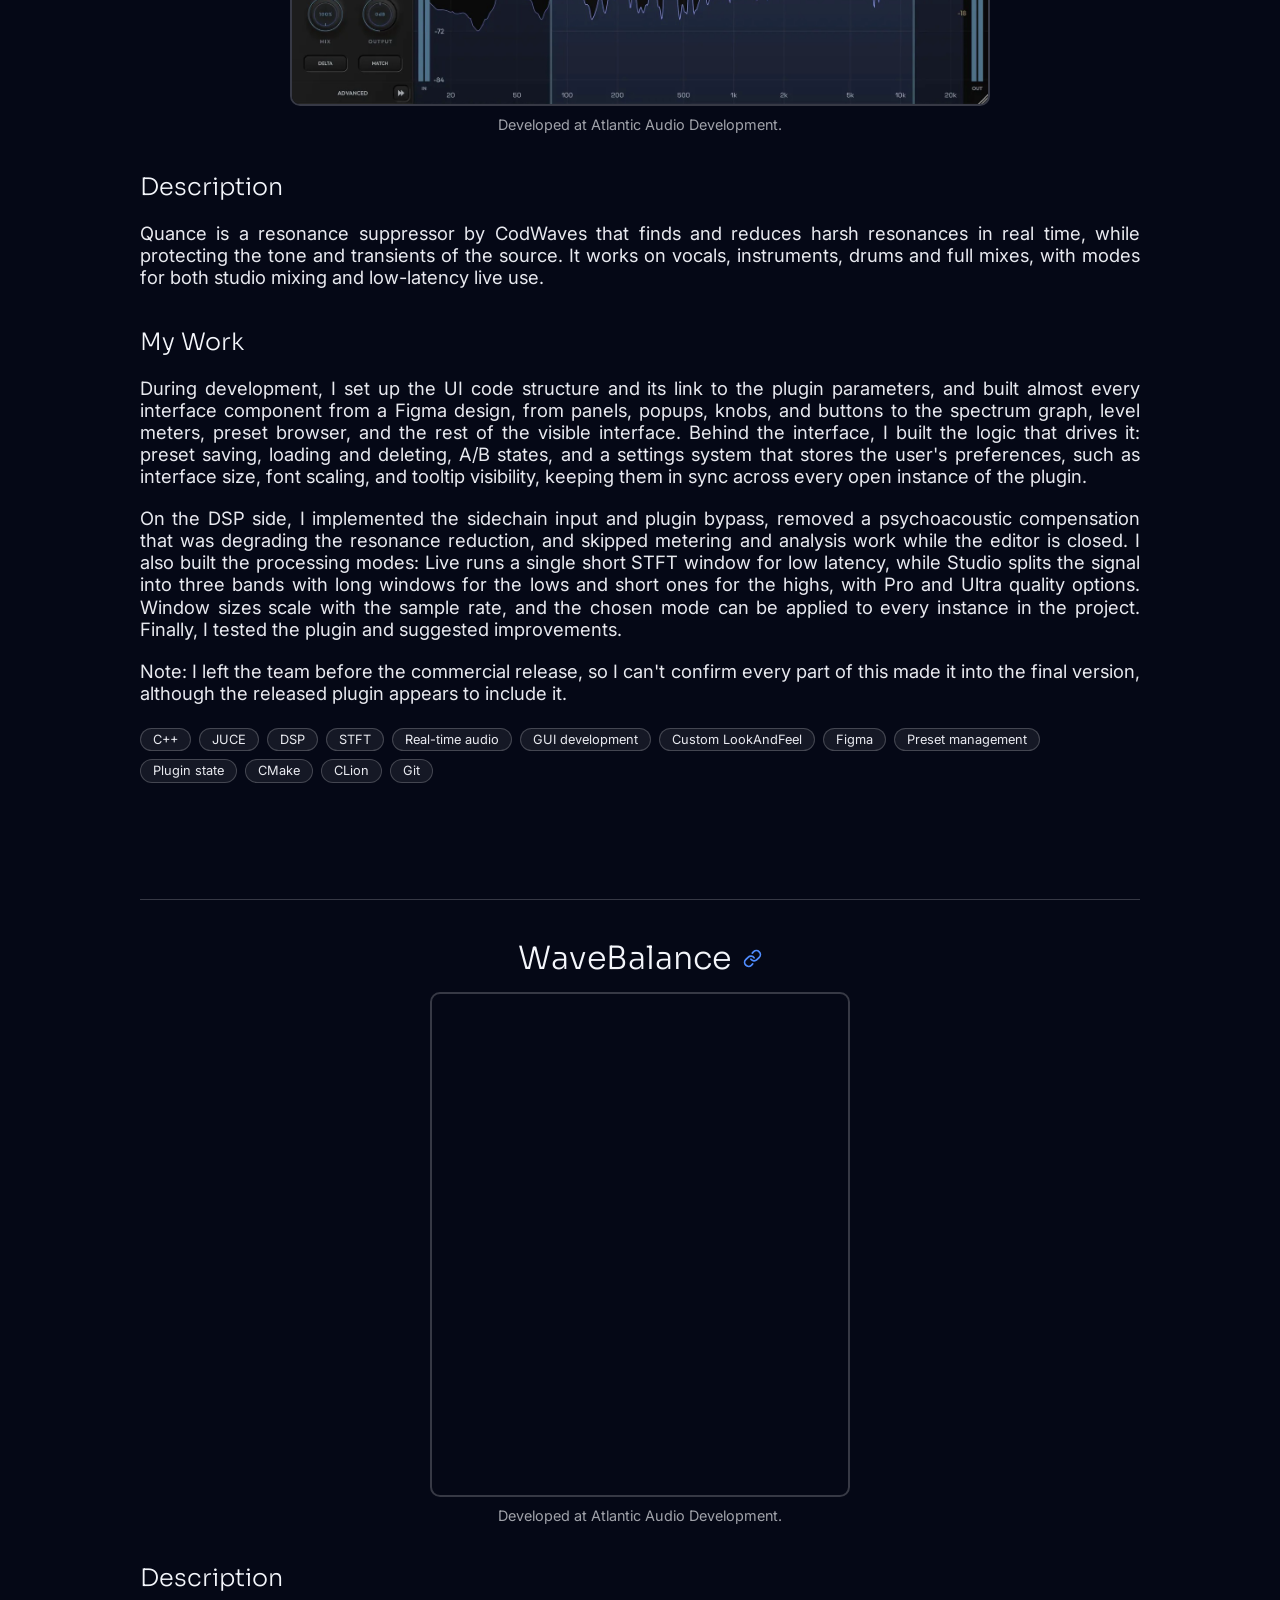
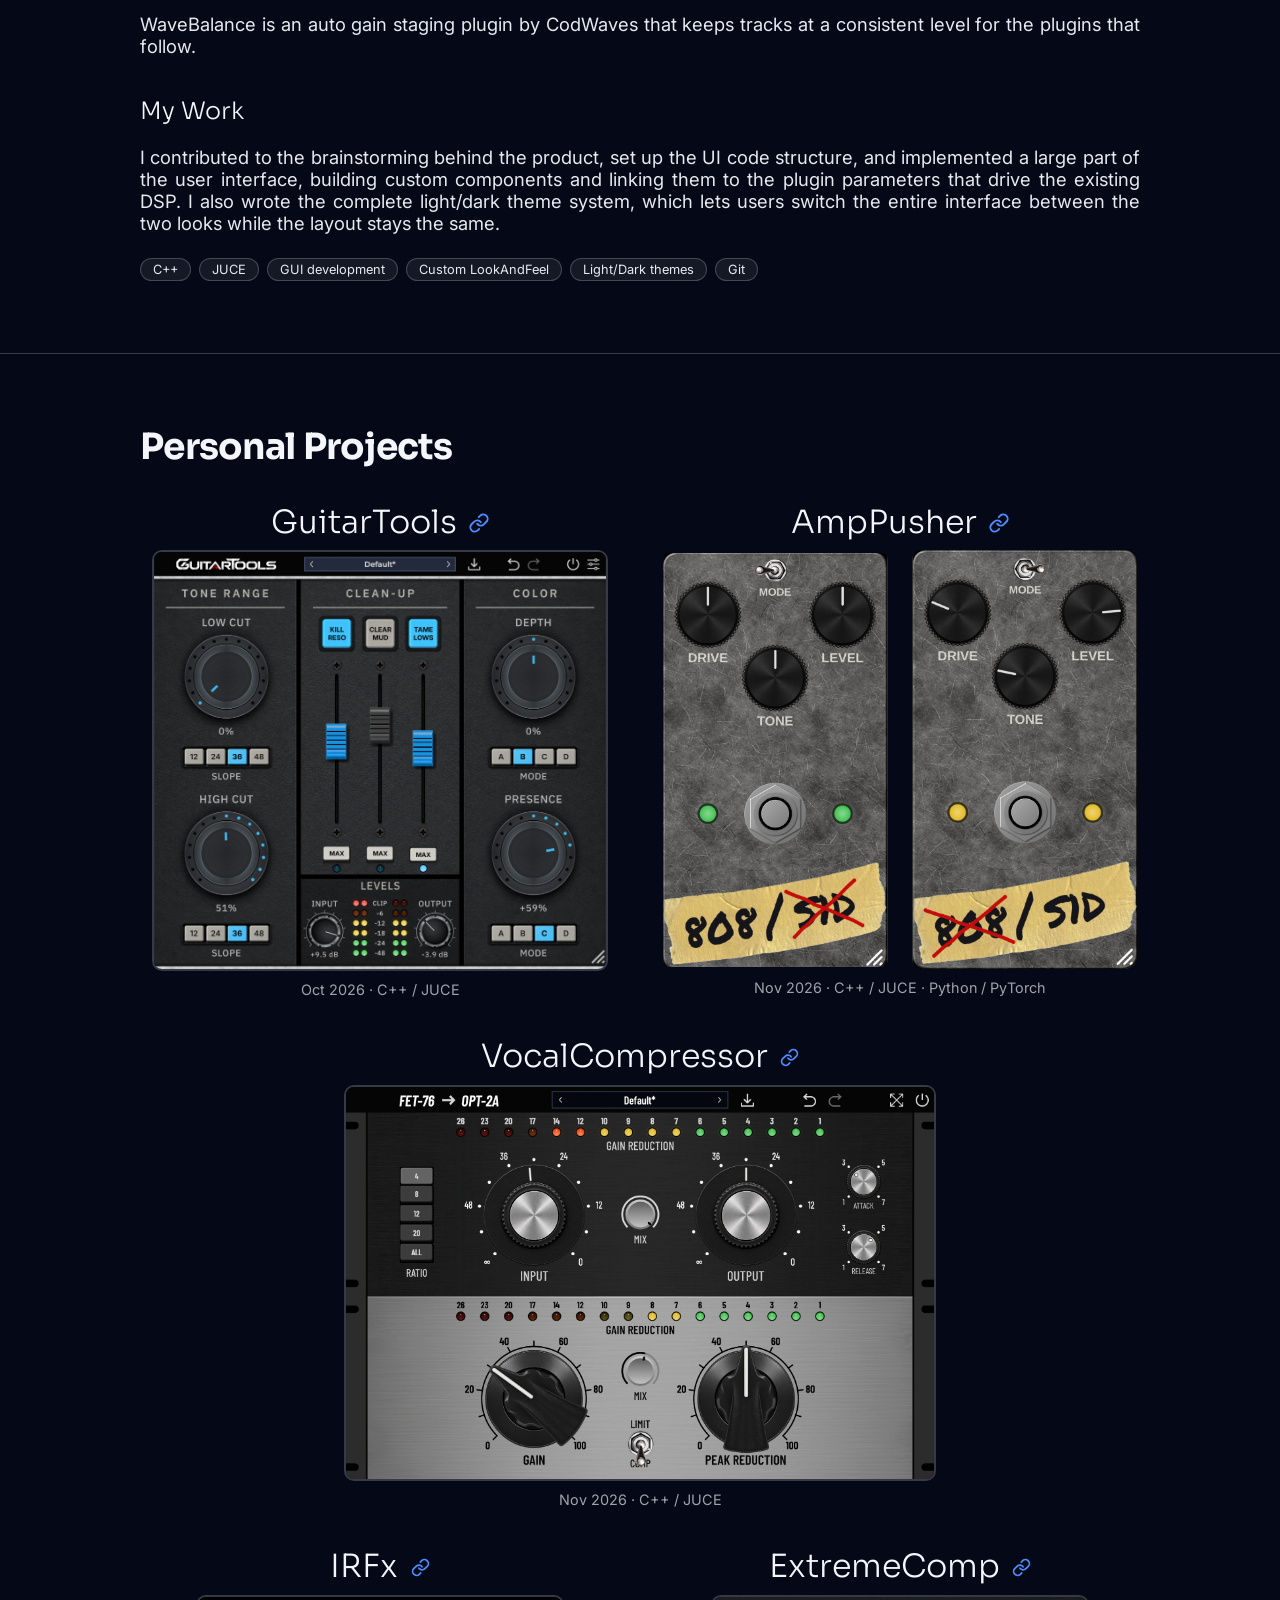
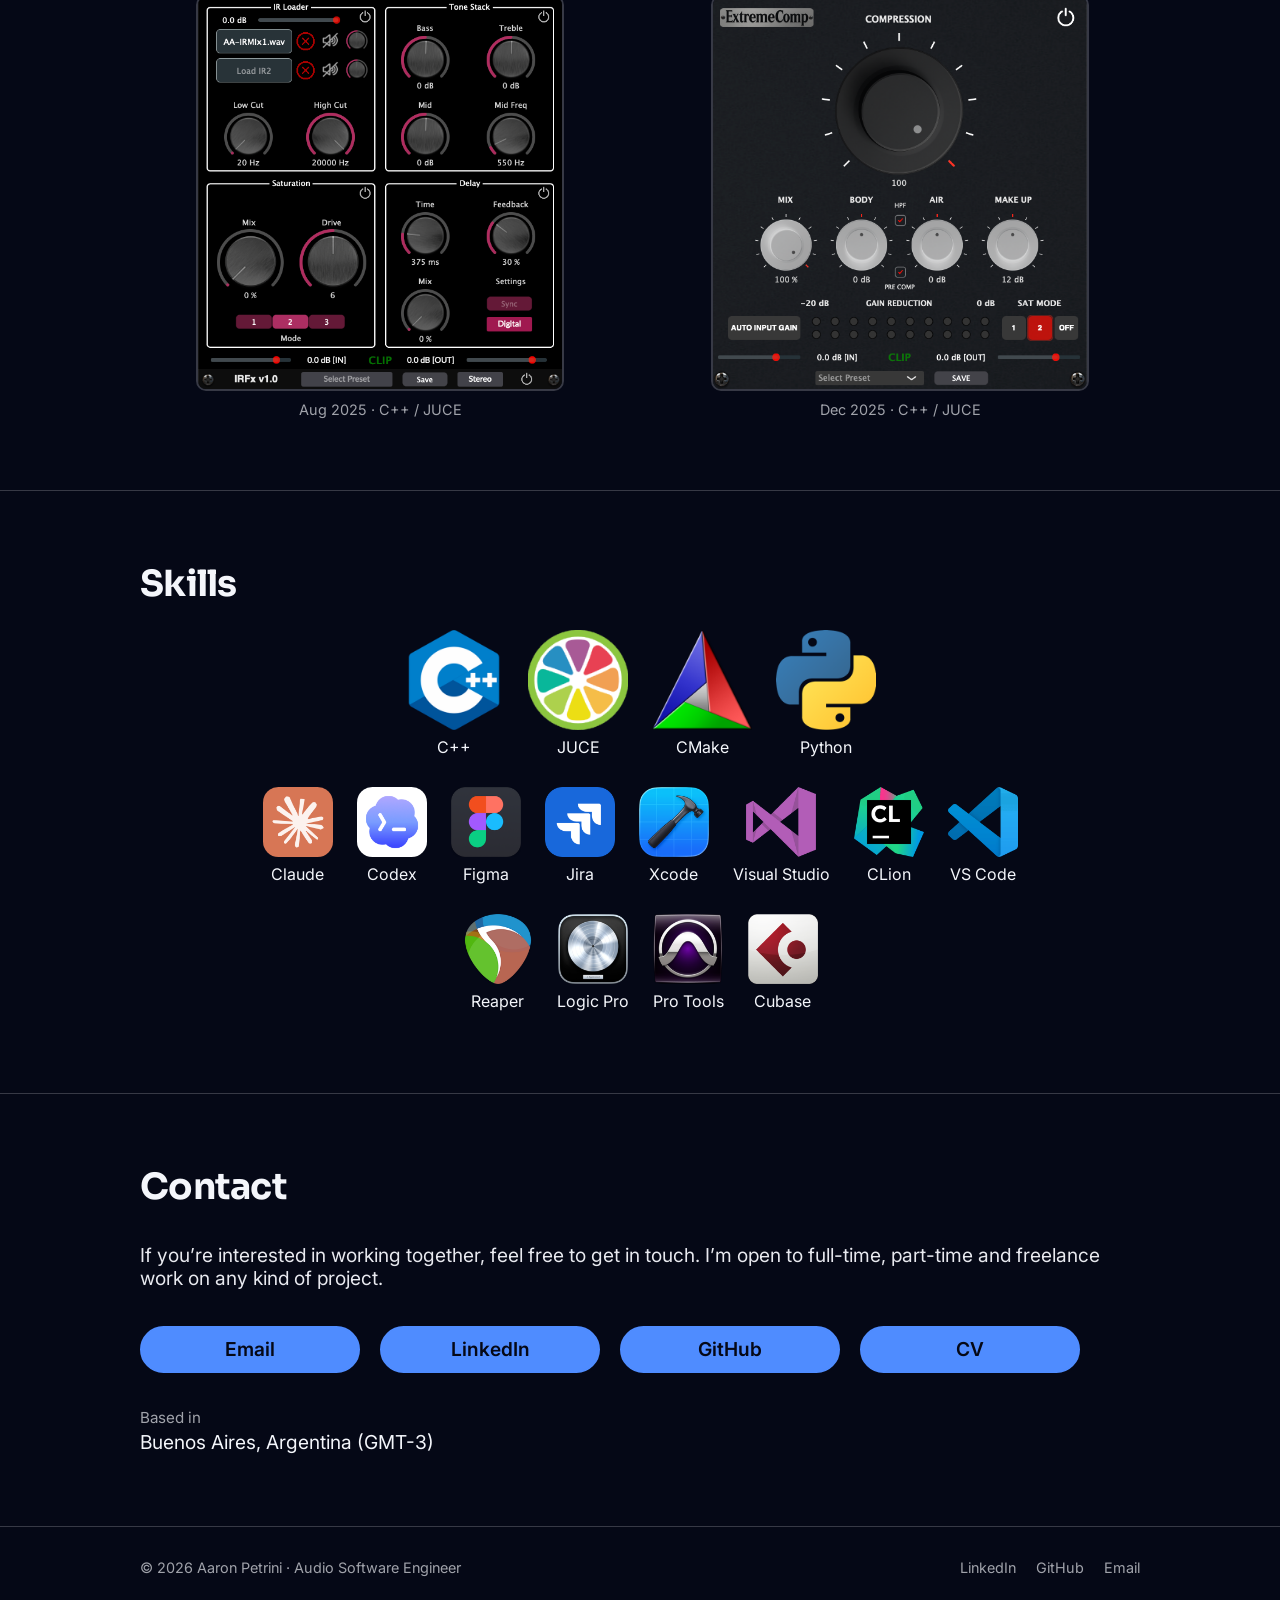
==== commit 53082f74: "Rework skills section, header nav and work card links" ====
--- a/index.html
+++ b/index.html
@@ -35,6 +35,7 @@
               <a href="extremecomp.html">ExtremeComp</a>
             </div>
           </div>
+          <a href="#skills">Skills</a>
           <a href="#contact">Contact</a>
         </nav>
       </div>
@@ -61,34 +62,6 @@
             <a href="https://drive.google.com/file/d/1sniBaYMMDnfes6-jsnMOi0Qz1FKTEBkw/view?usp=sharing" aria-label="CV"><img src="images/cvCircle.svg" alt="" /></a>
           </div>
           <p class="last-updated">Last updated: November 2026.</p>
-          <h2 id="skills" class="explore-title">Skills</h2>
-          <ul class="hero-tools hero-tools-main">
-            <li><img src="images/skills/cpp.png" alt="" />C++</li>
-            <li><img src="images/skills/juce.png" alt="" />JUCE</li>
-            <li><img src="images/skills/cmake.png" alt="" />CMake</li>
-            <li><img src="images/skills/python.png" alt="" />Python</li>
-          </ul>
-          <ul class="hero-tools hero-tools-mid">
-            <!-- <li><img src="images/skills/matlab.png" alt="MATLAB" title="MATLAB" /></li> -->
-            <!-- <li><img src="images/skills/pytorch.png" alt="" />PyTorch</li> -->
-            <li><img class="rounded-icon" src="images/skills/claude.png" alt="" />Claude</li>
-            <li><img class="rounded-icon" src="images/skills/codex.png" alt="" />Codex</li>
-            <li><img src="images/skills/figma.png" alt="" />Figma</li>
-            <li><img src="images/skills/jira.png" alt="" />Jira</li>
-            <li><img src="images/skills/xcode.png" alt="" />Xcode</li>
-            <li><img src="images/skills/visualstudio.png" alt="" />Visual Studio</li>
-            <li><img src="images/skills/clion.png" alt="" />CLion</li>
-            <li><img src="images/skills/vscode.png" alt="" />VS Code</li>
-            <!-- <li><img src="images/skills/git.png" alt="" />Git</li> -->
-            <!-- <li><img class="rounded-icon" src="images/skills/trello.png" alt="" />Trello</li> -->
-            <!-- <li><img src="images/skills/office.png" alt="Excel &amp; Word" title="Excel &amp; Word" /></li> -->
-          </ul>
-          <ul class="hero-tools">
-            <li><img src="images/skills/reaper.png" alt="" />Reaper</li>
-            <li><img src="images/skills/logic.png" alt="" />Logic Pro</li>
-            <li><img src="images/skills/protools.png" alt="" />Pro Tools</li>
-            <li><img src="images/skills/cubase.png" alt="" />Cubase</li>
-          </ul>
           <h2 class="explore-title">Explore</h2>
           <div class="button-row">
             <a class="btn btn-primary" href="#work">Professional Work</a>
@@ -96,7 +69,7 @@
             <a class="btn btn-primary" href="#skills">Skills</a>
             <a class="btn btn-primary" href="#contact">Contact</a>
           </div>
-          <a class="scroll-hint" href="#work">↓ Scroll down ↓</a>
+          <!-- <a class="scroll-hint" href="#work">↓ Scroll down ↓</a> -->
         </div>
       </section>
 
@@ -111,8 +84,8 @@
             <article class="card card-plain">
               <div class="card-body">
 
-                <h3>Quance</h3>
-                <img class="card-body-img" src="images/quance.png" alt="Quance plugin interface" />
+                <h3><a href="https://codwaves.com/quance/" target="_blank" rel="noopener">Quance</a></h3>
+                <a class="card-img-link" href="https://codwaves.com/quance/" target="_blank" rel="noopener"><img class="card-body-img" src="images/quance.png" alt="Quance plugin interface" /></a>
                 <p class="image-caption">Developed at Atlantic Audio Development.</p>
                 <h4 class="card-subtitle">Description</h4>
                 <p>
@@ -128,7 +101,6 @@
                 <p>
                   Note: I left the team before the commercial release, so I can't confirm every part of this made it into the final version, although the released plugin appears to include it.
                 </p>
-                <a class="card-link" href="https://codwaves.com/quance/">Visit Quance product page</a>
                 <ul class="chips">
                   <li>C++</li>
                   <li>JUCE</li>
@@ -147,13 +119,15 @@
               </div>
             </article>
 
-            <article class="card card-plain">
-              <div class="card-body">
-                <h3>WaveBalance</h3>
-                <div class="image-pair">
+            <hr class="divider" />
+
+            <article class="card card-plain">
+              <div class="card-body">
+                <h3><a href="https://codwaves.com/wavebalance/" target="_blank" rel="noopener">WaveBalance</a></h3>
+                <a class="card-img-link image-pair" href="https://codwaves.com/wavebalance/" target="_blank" rel="noopener">
                   <img class="pair-img" src="images/wavebalance-light.jpg" alt="WaveBalance plugin interface, light theme" />
                   <img class="pair-img" src="images/wavebalance-dark.jpg" alt="WaveBalance plugin interface, dark theme" />
-                </div>
+                </a>
                 <p class="image-caption">Developed at Atlantic Audio Development.</p>
                 <h4 class="card-subtitle">Description</h4>
                 <p>
@@ -164,7 +138,6 @@
                   I contributed to the brainstorming behind the product, set up the UI code structure, and implemented a large part of the user interface, building custom components and linking them to the plugin parameters that drive the existing DSP.
                   I also wrote the complete light/dark theme system, which lets users switch the entire interface between the two looks while the layout stays the same.
                 </p>
-                <a class="card-link" href="https://codwaves.com/wavebalance/">Visit WaveBalance product page</a>
                 <ul class="chips">
                   <li>C++</li>
                   <li>JUCE</li>
@@ -305,6 +278,39 @@
         </div>
       </section>
       -->
+
+      <section id="skills" class="section">
+        <div class="container">
+          <h2>Skills</h2>
+          <ul class="hero-tools hero-tools-main">
+            <li><img src="images/skills/cpp.png" alt="" />C++</li>
+            <li><img src="images/skills/juce.png" alt="" />JUCE</li>
+            <li><img src="images/skills/cmake.png" alt="" />CMake</li>
+            <li><img src="images/skills/python.png" alt="" />Python</li>
+          </ul>
+          <ul class="hero-tools hero-tools-mid">
+            <!-- <li><img src="images/skills/matlab.png" alt="MATLAB" title="MATLAB" /></li> -->
+            <!-- <li><img src="images/skills/pytorch.png" alt="" />PyTorch</li> -->
+            <li><img class="rounded-icon" src="images/skills/claude.png" alt="" />Claude</li>
+            <li><img class="rounded-icon" src="images/skills/codex.png" alt="" />Codex</li>
+            <li><img src="images/skills/figma.png" alt="" />Figma</li>
+            <li><img src="images/skills/jira.png" alt="" />Jira</li>
+            <li><img src="images/skills/xcode.png" alt="" />Xcode</li>
+            <li><img src="images/skills/visualstudio.png" alt="" />Visual Studio</li>
+            <li><img src="images/skills/clion.png" alt="" />CLion</li>
+            <li><img src="images/skills/vscode.png" alt="" />VS Code</li>
+            <!-- <li><img src="images/skills/git.png" alt="" />Git</li> -->
+            <!-- <li><img class="rounded-icon" src="images/skills/trello.png" alt="" />Trello</li> -->
+            <!-- <li><img src="images/skills/office.png" alt="Excel &amp; Word" title="Excel &amp; Word" /></li> -->
+          </ul>
+          <ul class="hero-tools">
+            <li><img src="images/skills/reaper.png" alt="" />Reaper</li>
+            <li><img src="images/skills/logic.png" alt="" />Logic Pro</li>
+            <li><img src="images/skills/protools.png" alt="" />Pro Tools</li>
+            <li><img src="images/skills/cubase.png" alt="" />Cubase</li>
+          </ul>
+        </div>
+      </section>
 
       <section id="contact" class="section">
         <div class="container">
--- a/style.css
+++ b/style.css
@@ -130,12 +130,6 @@
   background: radial-gradient(60% 80% at 20% 0%, rgba(79, 140, 255, 0.15), transparent 70%);
 }
 
-.eyebrow {
-  margin: 0 0 56px;
-  color: var(--text-muted);
-  font-size: .95rem;
-}
-
 h1,
 h2,
 h3 {
@@ -305,15 +299,6 @@
   background: #7aa8ff;
 }
 
-.btn-secondary {
-  color: var(--text);
-  border-color: var(--accent);
-}
-
-.btn-secondary:hover {
-  background: rgba(255, 255, 255, 0.07);
-}
-
 /* Sections */
 .section {
   padding: 72px 0;
@@ -336,6 +321,11 @@
 main section[id] {
   min-height: calc(100vh - 50px);
   scroll-snap-align: start;
+}
+
+#skills,
+#contact {
+  min-height: 0;
 }
 
 h2 {
@@ -588,12 +578,6 @@
   }
 }
 
-.card-body .tech-label {
-  margin: 36px 0 0;
-  font-size: 0.9rem;
-  color: var(--text-muted);
-}
-
 .card-body .chips {
   gap: 8px;
   margin-top: 24px;
@@ -611,34 +595,15 @@
   color: var(--text-muted);
 }
 
-.card-plain .card-body p:not(.card-meta):not(.image-caption):not(.tech-label) {
+.card-plain .card-body p:not(.card-meta):not(.image-caption) {
   margin: 20px 0 0;
   font-size: 1.15rem;
   color: var(--text-secondary);
   text-align: justify;
 }
 
-.card-plain .card-body .card-subtitle + p:not(.card-meta):not(.image-caption):not(.tech-label) {
+.card-plain .card-body .card-subtitle + p:not(.card-meta):not(.image-caption) {
   margin-top: 20px;
-}
-
-.card-title-row {
-  display: flex;
-  flex-wrap: wrap;
-  align-items: baseline;
-  gap: 4px 16px;
-}
-
-.card-title-row h3,
-.card-title-row .card-meta {
-  margin: 0;
-  text-align: left;
-}
-
-.card-link {
-  display: inline-block;
-  margin-top: 12px;
-  font-size: 0.95rem;
 }
 
 #projects .card-plain .card-body p {
@@ -691,11 +656,6 @@
 
 .card-body h3 a:hover::after {
   transform: scale(1.15);
-}
-
-.card-plain .card-link {
-  margin-top: 36px;
-  font-size: 1.5rem;
 }
 
 /* Skills */
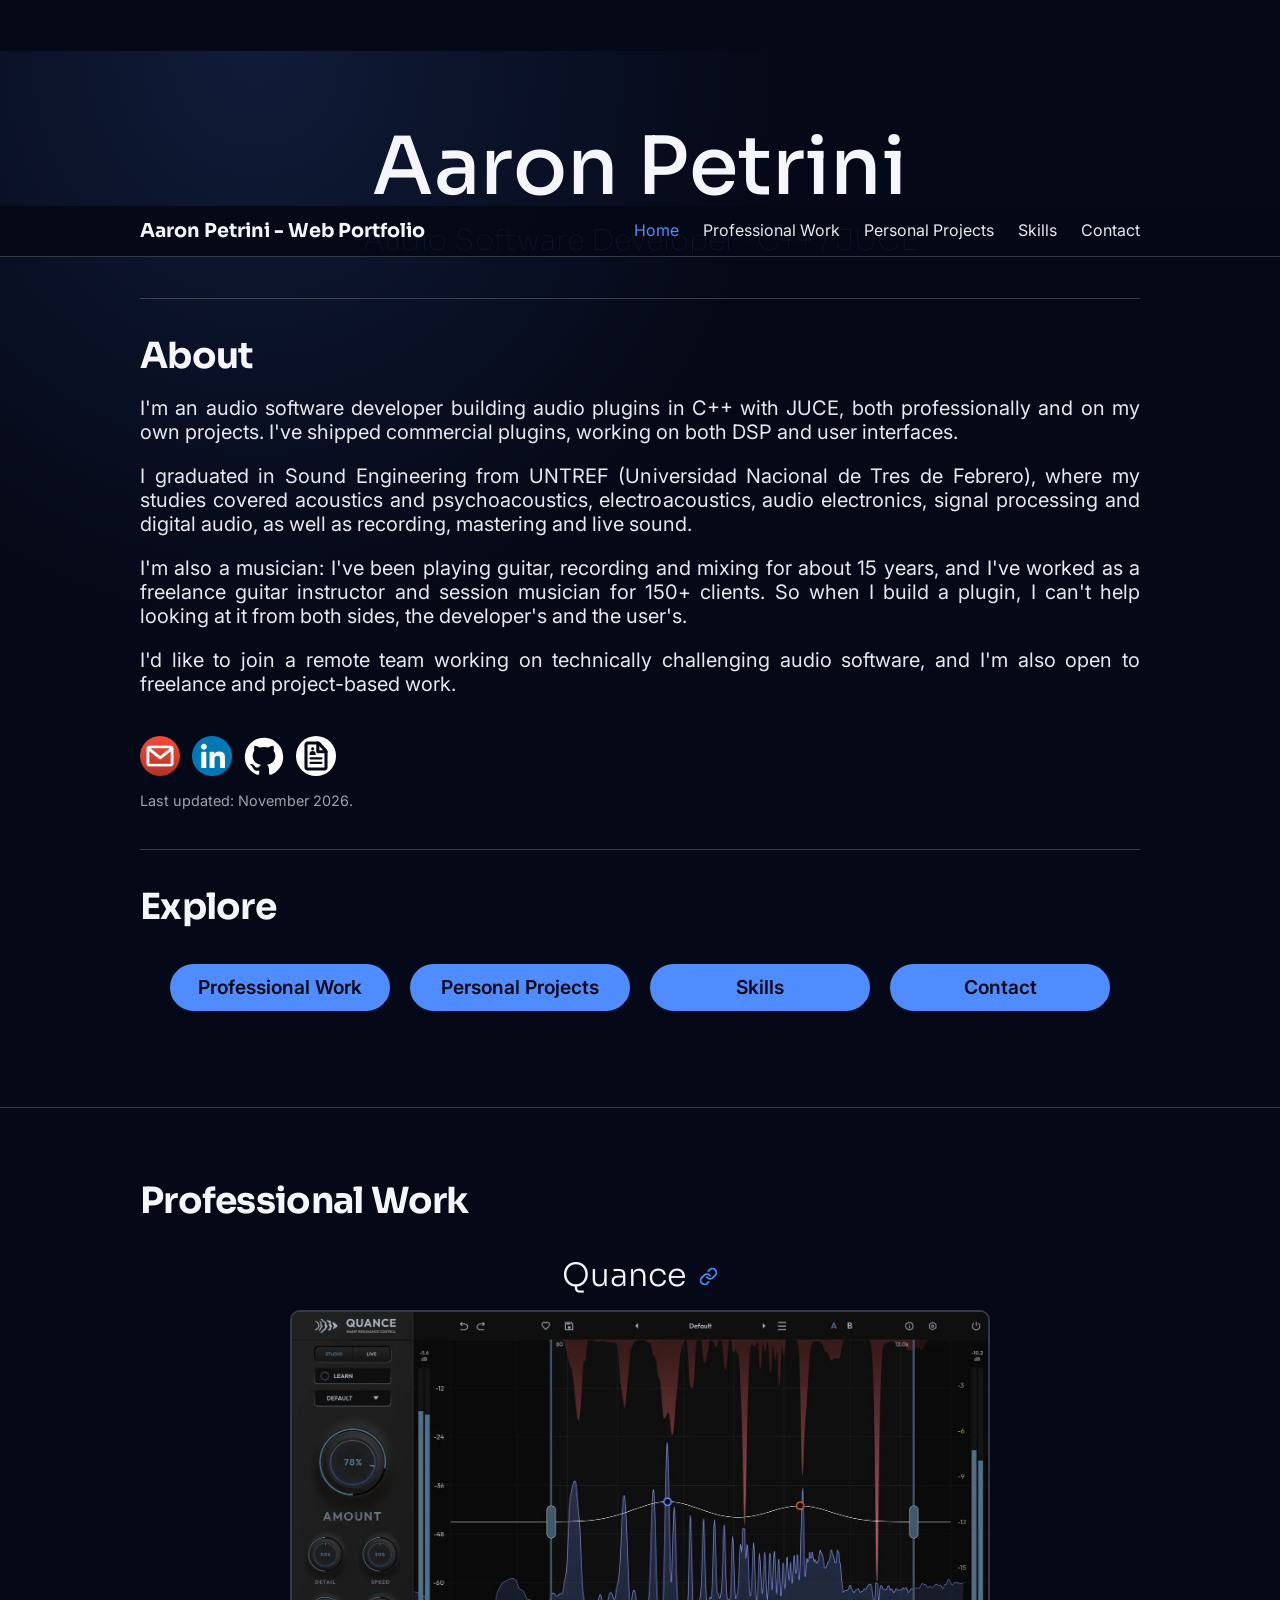
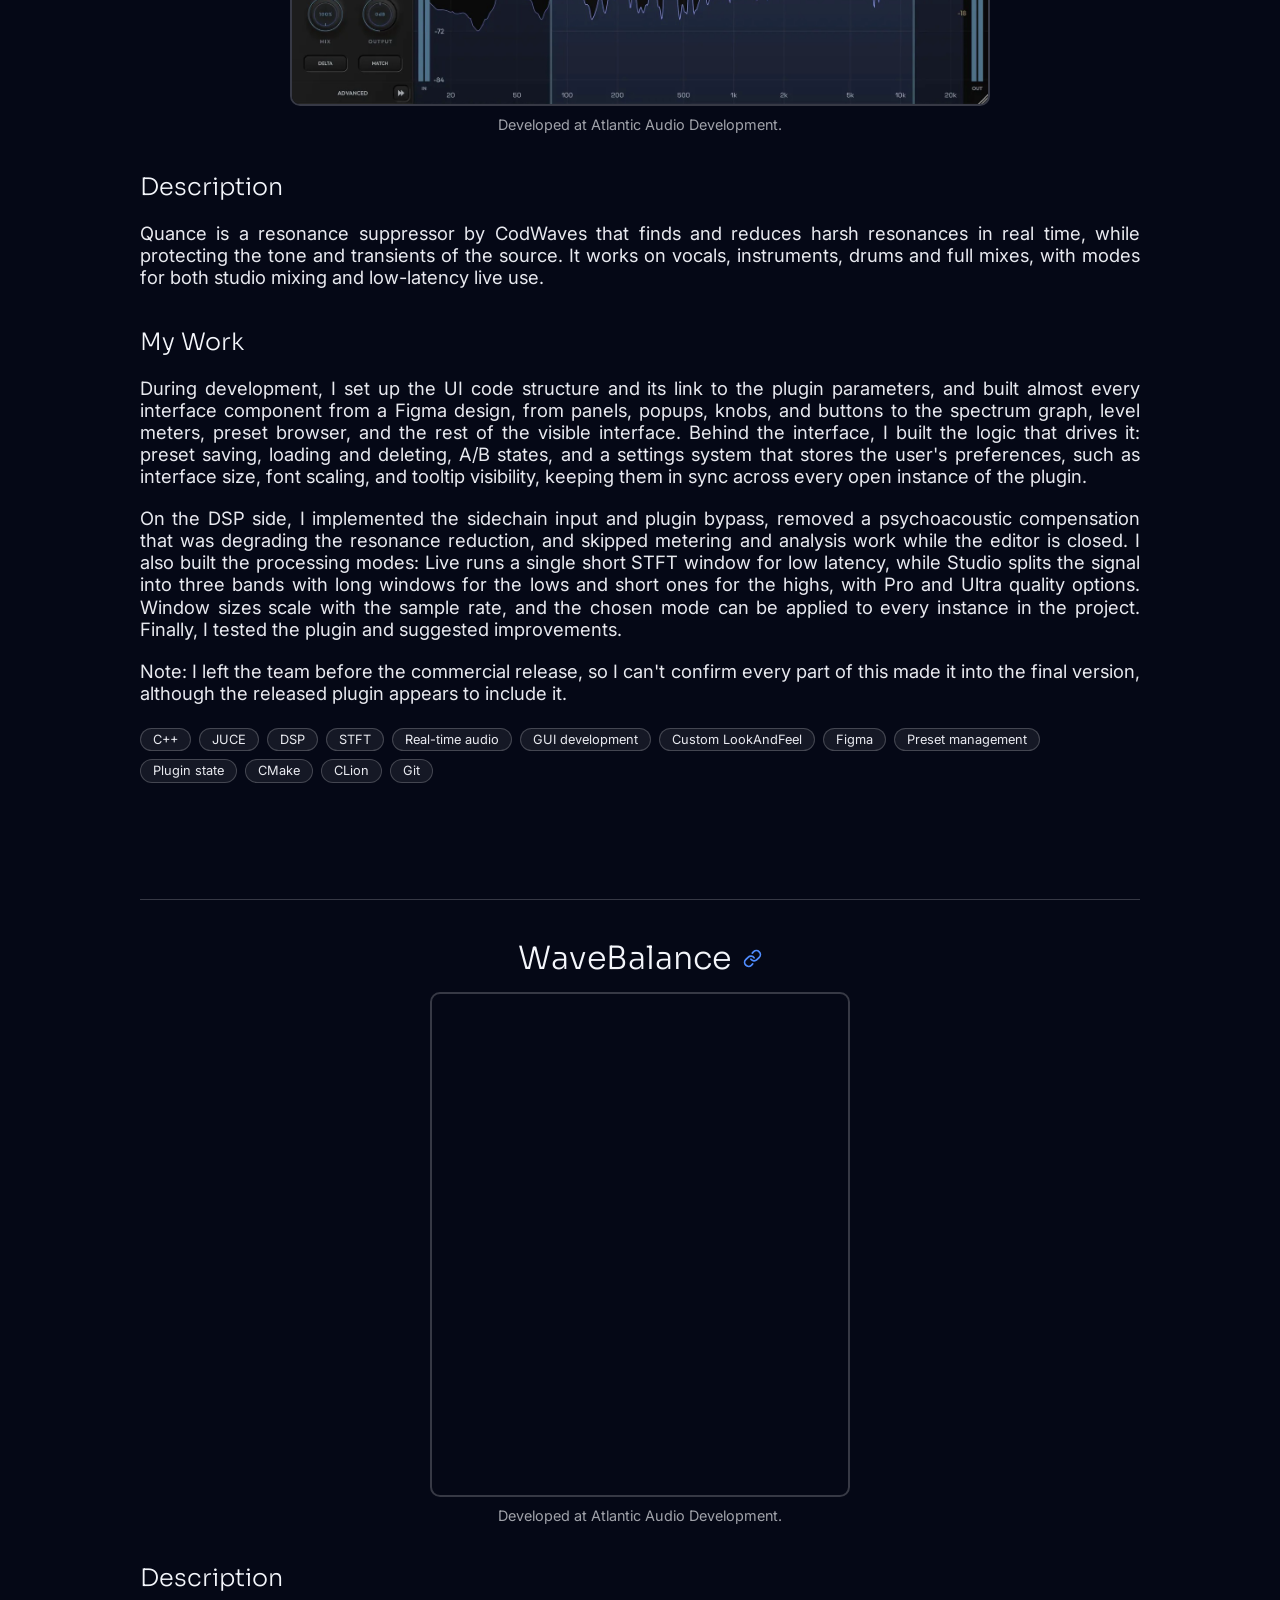
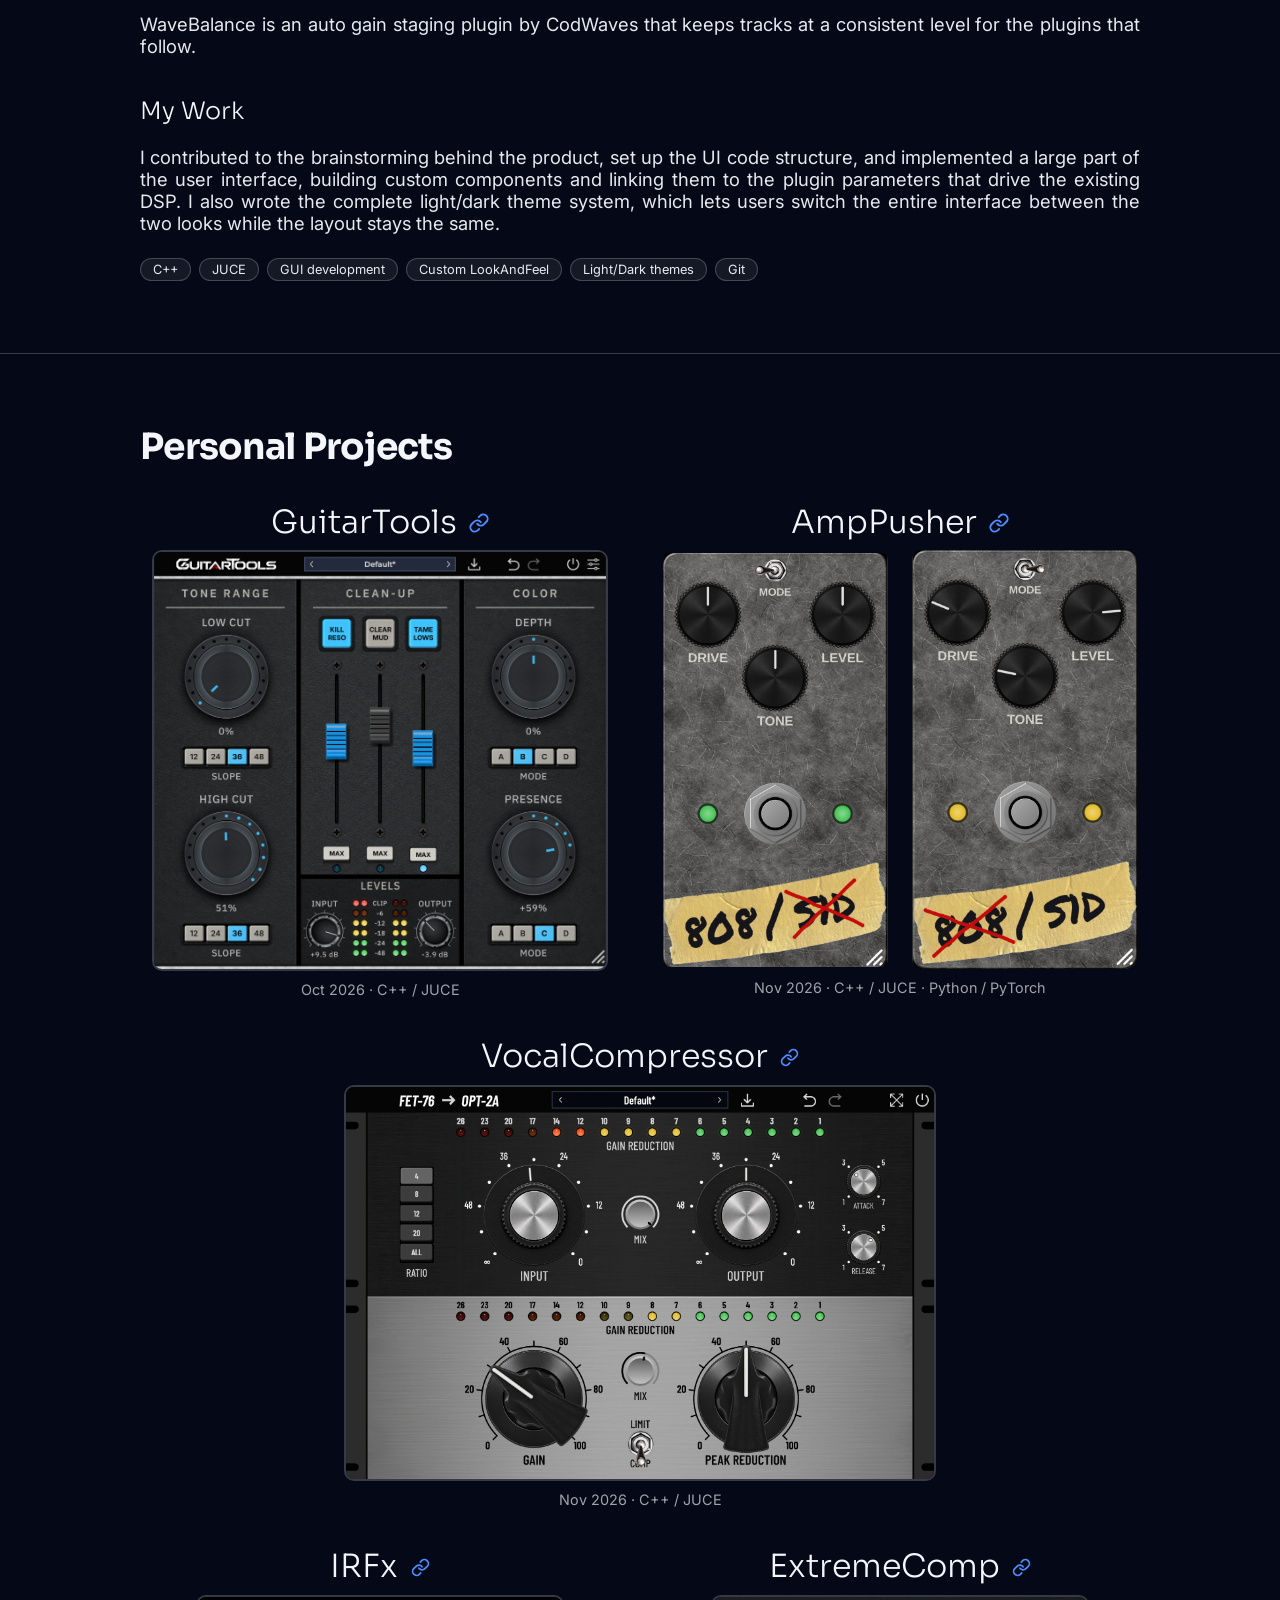
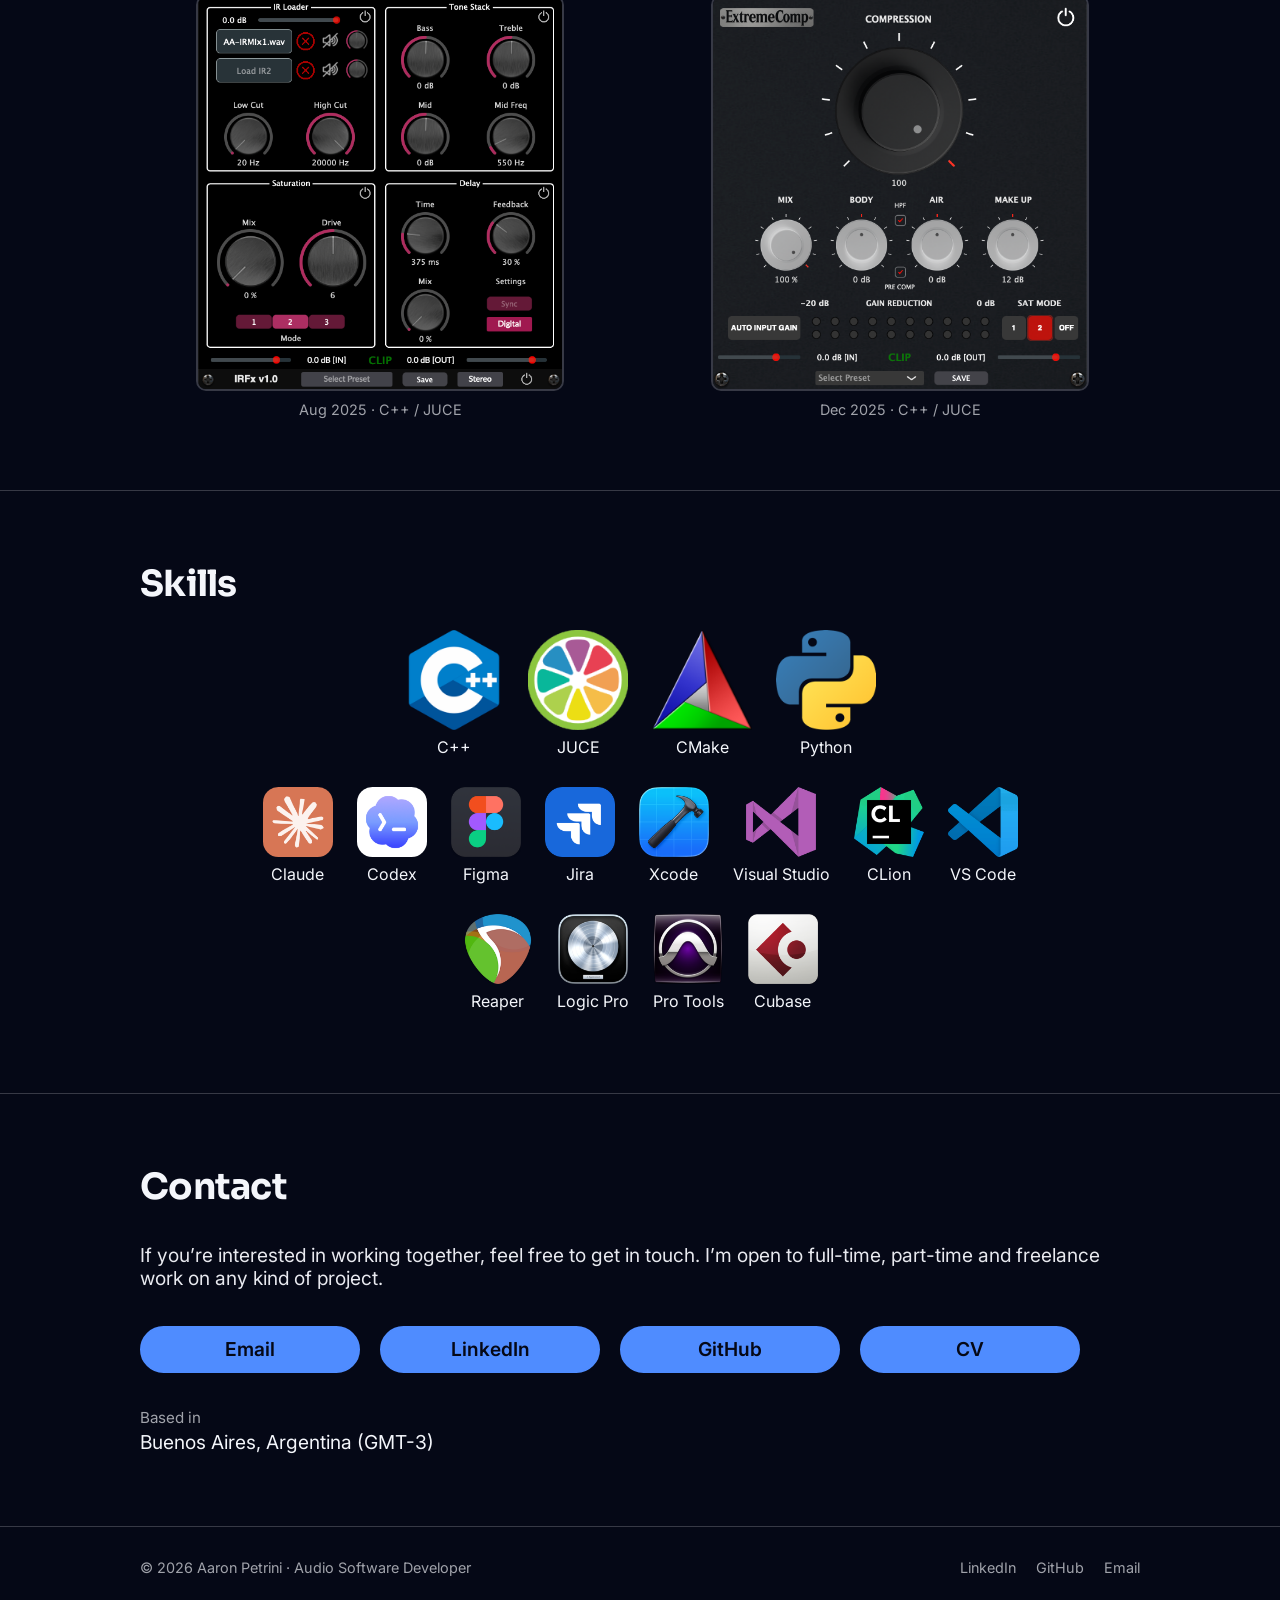
==== commit 219704d7: "Update" ====
--- a/index.html
+++ b/index.html
@@ -2,11 +2,11 @@
 <html lang="en">
   <head>
     <meta charset="utf-8" />
-    <title>Aaron Petrini — Audio Software Engineer (C++ / JUCE)</title>
+    <title>Aaron Petrini — Audio Software Developer (C++ / JUCE)</title>
     <meta name="viewport" content="width=device-width, initial-scale=1" />
     <meta
       name="description"
-      content="Aaron Petrini — audio software engineer in Buenos Aires building audio plugins with C++ and JUCE. Open to remote teams and freelance work."
+      content="Aaron Petrini — audio software developer in Buenos Aires building audio plugins with C++ and JUCE. Open to remote teams and freelance work."
     />
     <meta name="robots" content="index, follow" />
 
@@ -45,11 +45,11 @@
       <section id="home" class="hero">
         <div class="container">
           <h1>Aaron Petrini</h1>
-          <p class="role">Audio Software Engineer · C++ / JUCE</p>
+          <p class="role">Audio Software Developer · C++ / JUCE</p>
           <div class="intro-card">
           <h2>About</h2>
           <!-- <p class="lead">Welcome to my portfolio! 💼</p> -->
-          <p class="lead">I'm an audio software engineer building audio plugins in C++ with JUCE, both professionally and on my own projects. I've shipped commercial plugins, working on both DSP and user interfaces.</p>
+          <p class="lead">I'm an audio software developer building audio plugins in C++ with JUCE, both professionally and on my own projects. I've shipped commercial plugins, working on both DSP and user interfaces.</p>
           <p class="lead">I graduated in Sound Engineering from UNTREF (Universidad Nacional de Tres de Febrero), where my studies covered acoustics and psychoacoustics, electroacoustics, audio electronics, signal processing and digital audio, as well as recording, mastering and live sound.</p>
           <p class="lead">I'm also a musician: I've been playing guitar, recording and mixing for about 15 years, and I've worked as a freelance guitar instructor and session musician for 150+ clients. So when I build a plugin, I can't help looking at it from both sides, the developer's and the user's.</p>
           <p class="lead">I'd like to join a remote team working on technically challenging audio software, and I'm also open to freelance and project-based work.</p>
@@ -334,7 +334,7 @@
 
     <footer class="site-footer">
       <div class="container footer-inner">
-        <span>© 2026 Aaron Petrini · Audio Software Engineer</span>
+        <span>© 2026 Aaron Petrini · Audio Software Developer</span>
         <nav class="footer-links" aria-label="Footer">
           <a href="https://www.linkedin.com/in/aaronpetrini/" target="_blank" rel="noopener">LinkedIn</a>
           <a href="https://github.com/aaronpetrini96" target="_blank" rel="noopener">GitHub</a>
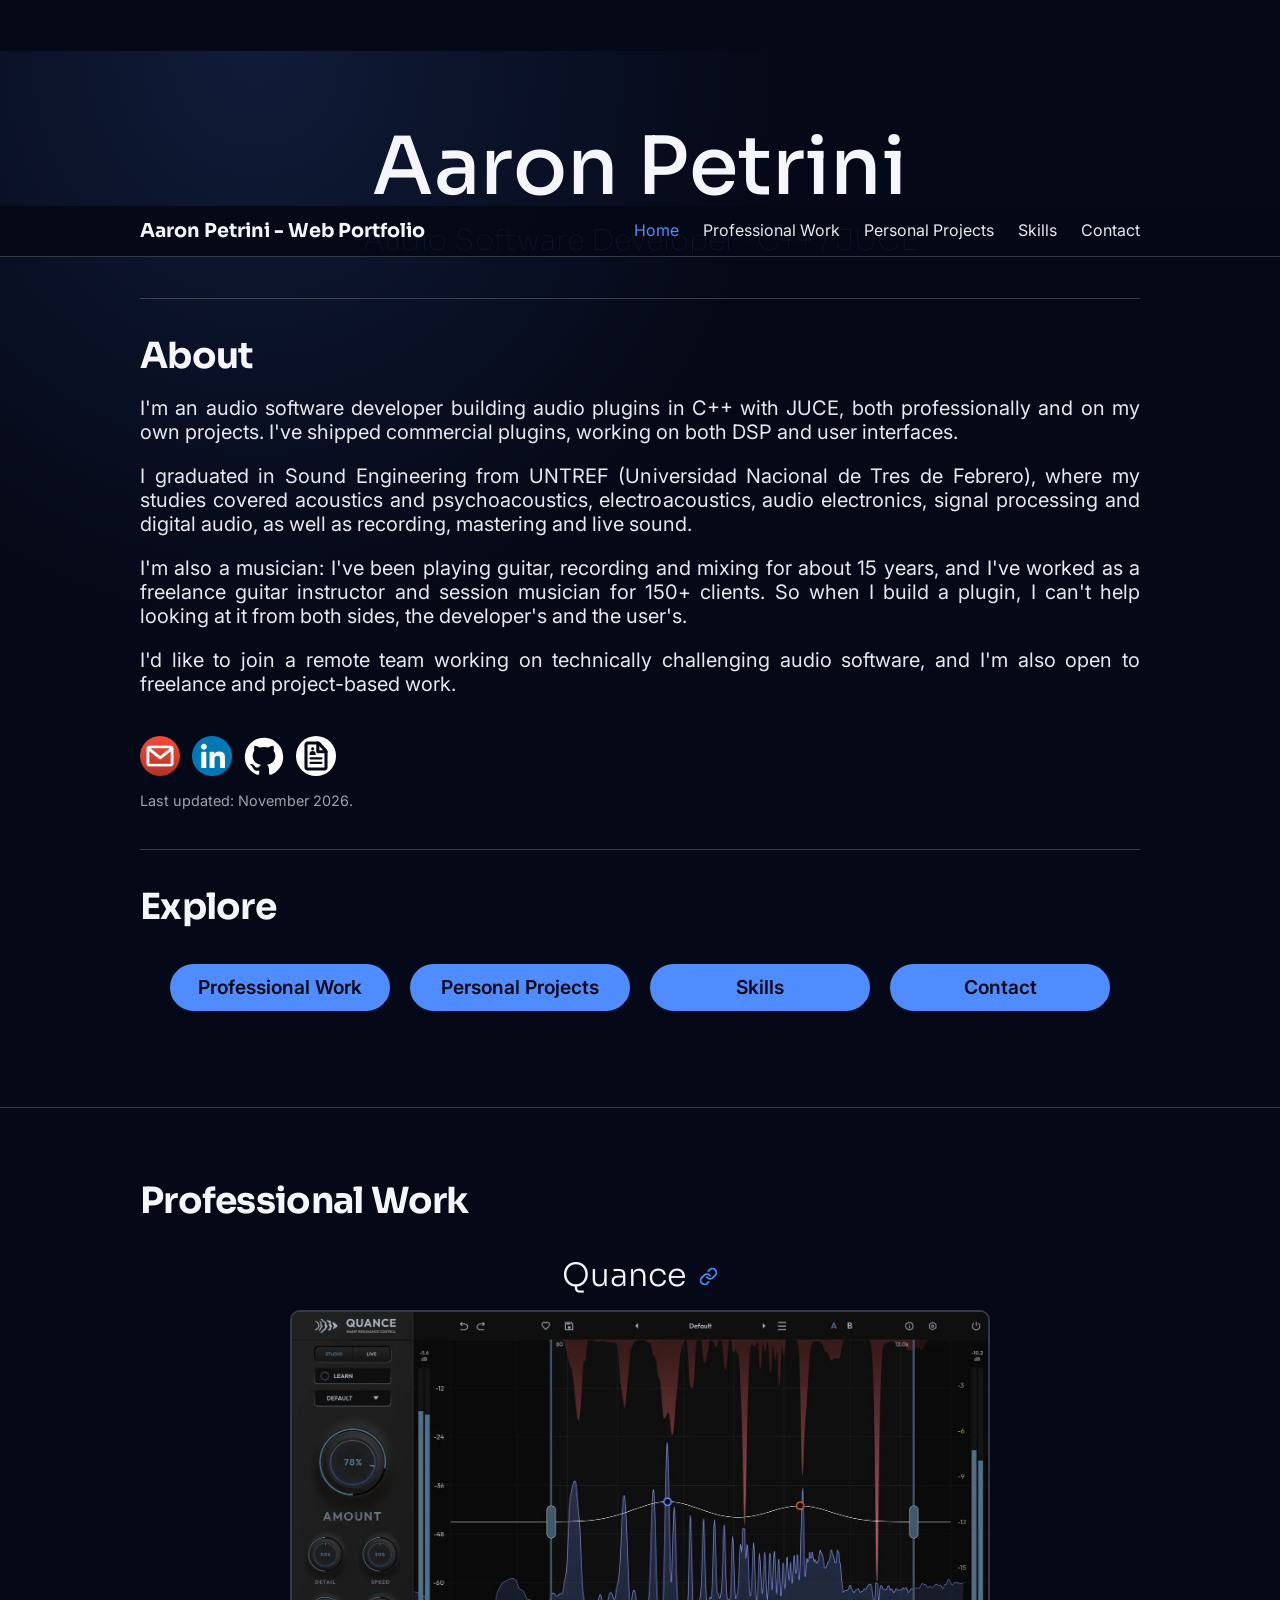
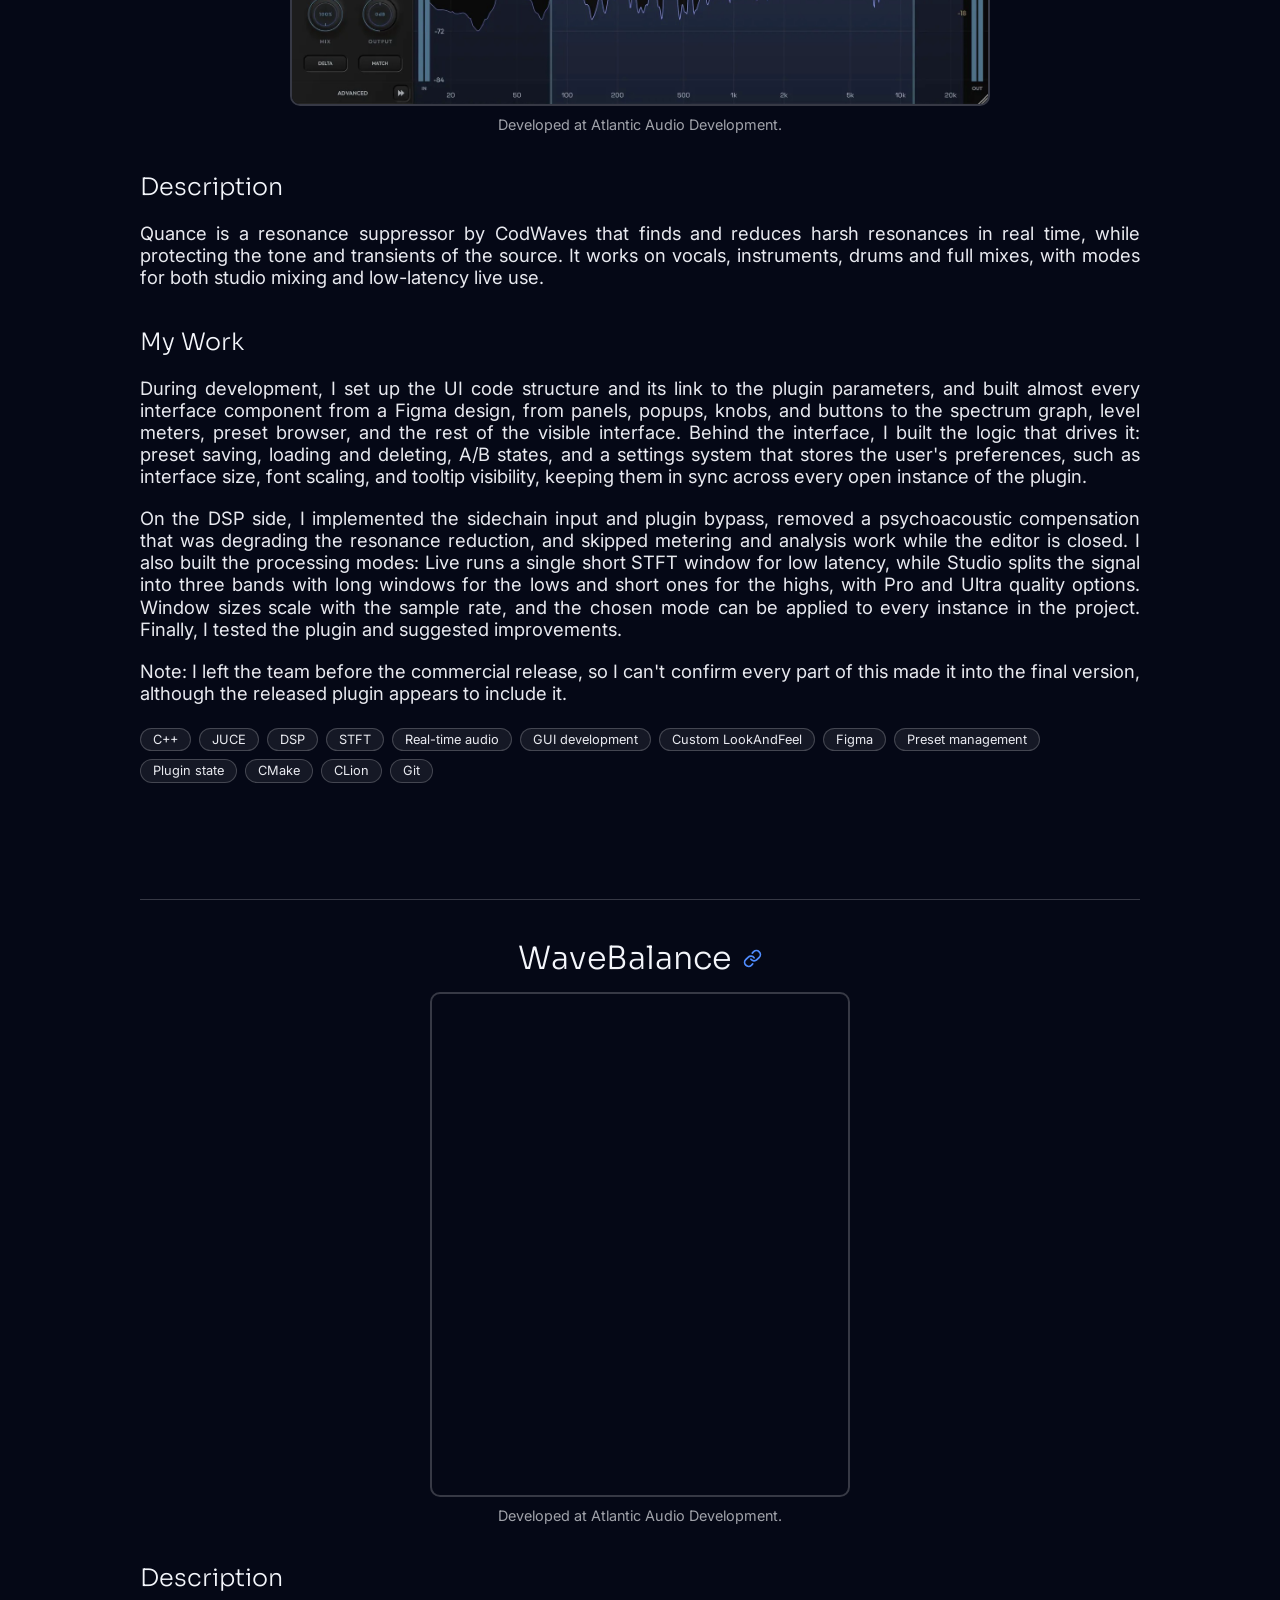
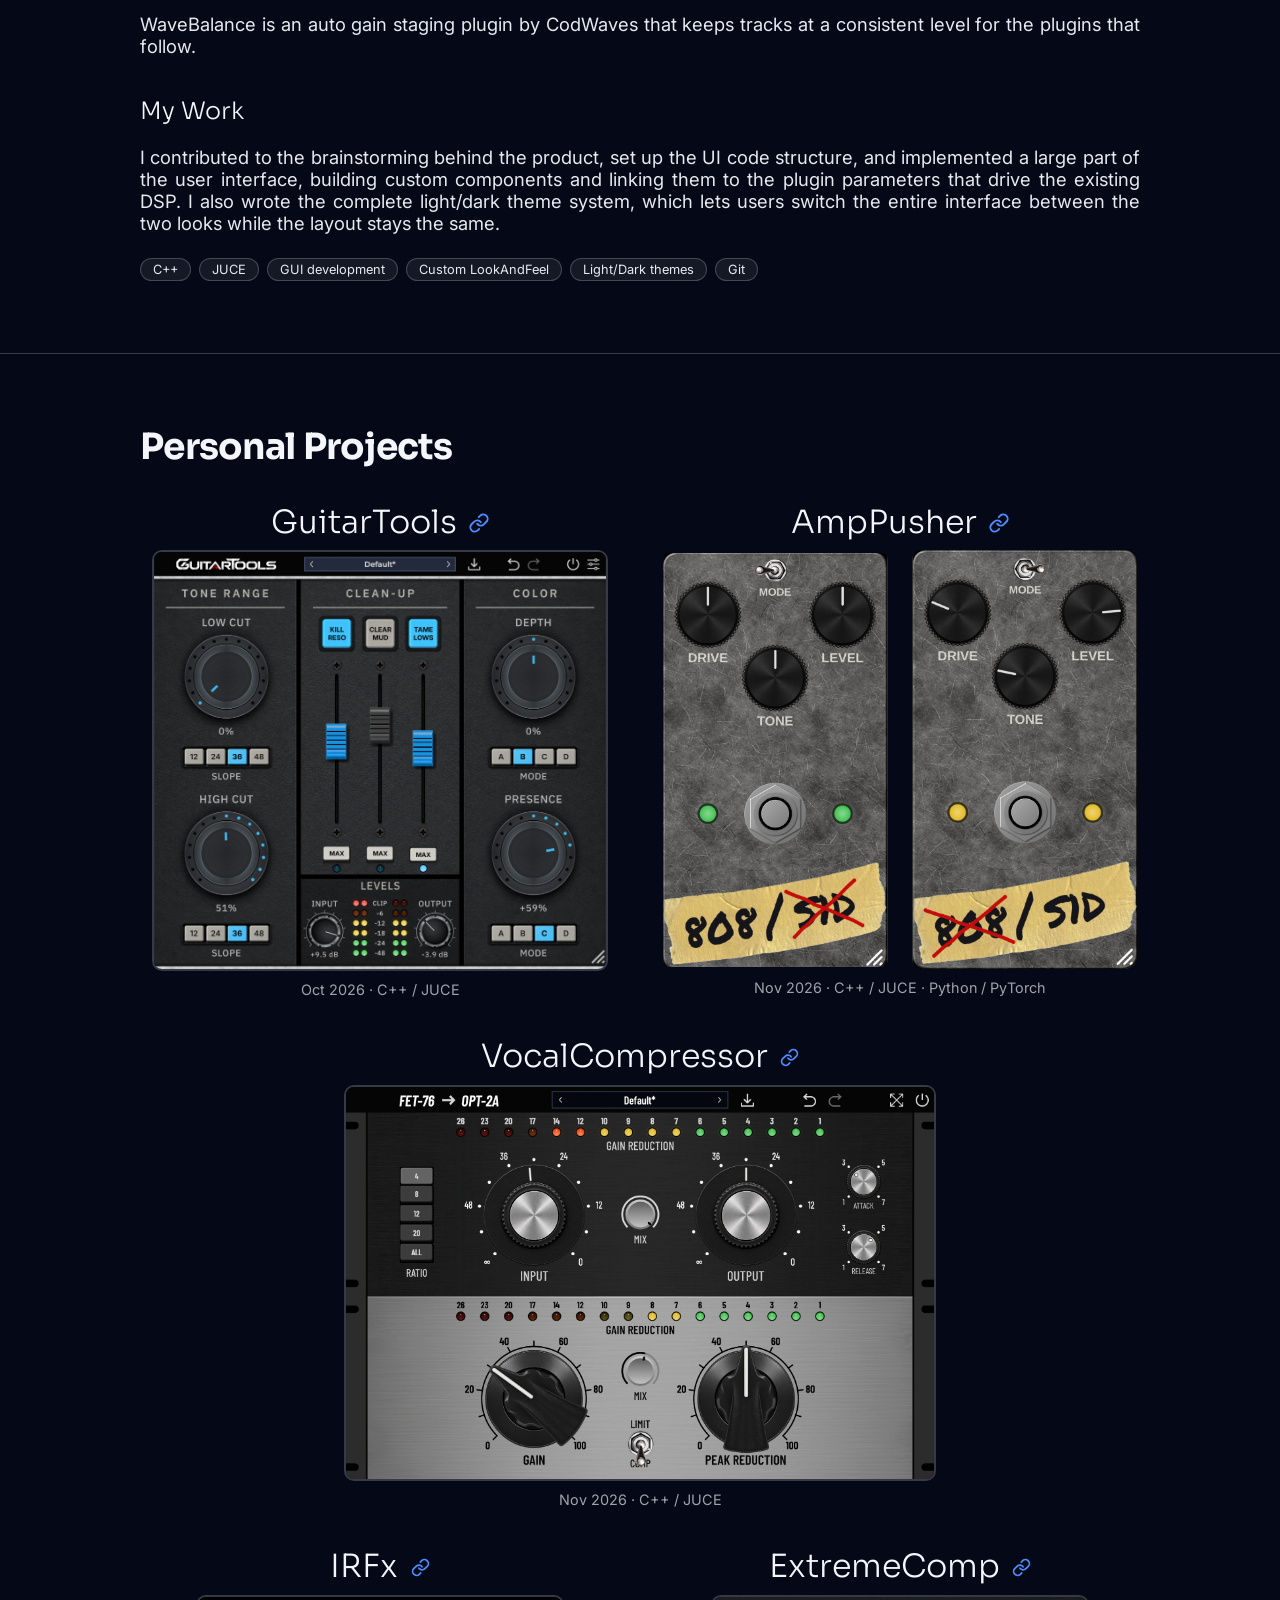
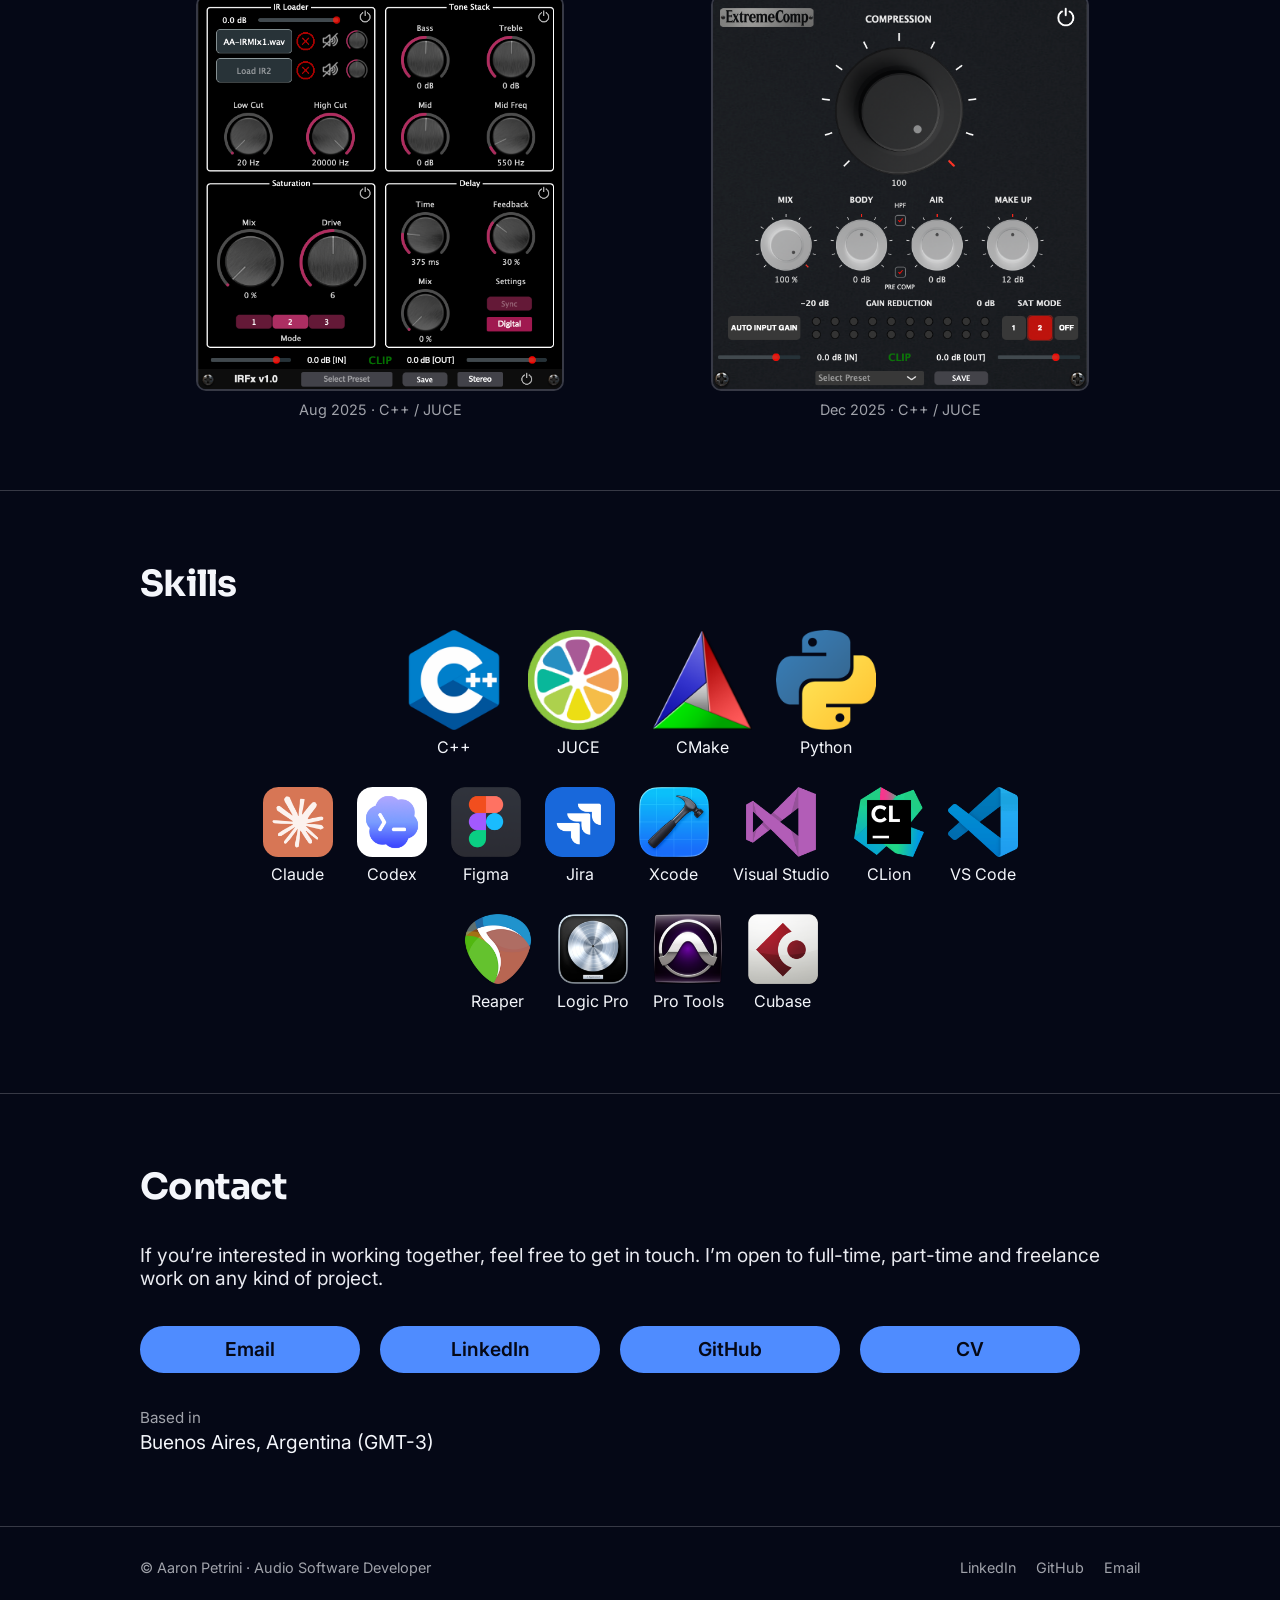
==== commit 711d83ab: "Update amppusher downloads and footer" ====
--- a/index.html
+++ b/index.html
@@ -334,7 +334,7 @@
 
     <footer class="site-footer">
       <div class="container footer-inner">
-        <span>© 2026 Aaron Petrini · Audio Software Developer</span>
+        <span>© Aaron Petrini · Audio Software Developer</span>
         <nav class="footer-links" aria-label="Footer">
           <a href="https://www.linkedin.com/in/aaronpetrini/" target="_blank" rel="noopener">LinkedIn</a>
           <a href="https://github.com/aaronpetrini96" target="_blank" rel="noopener">GitHub</a>
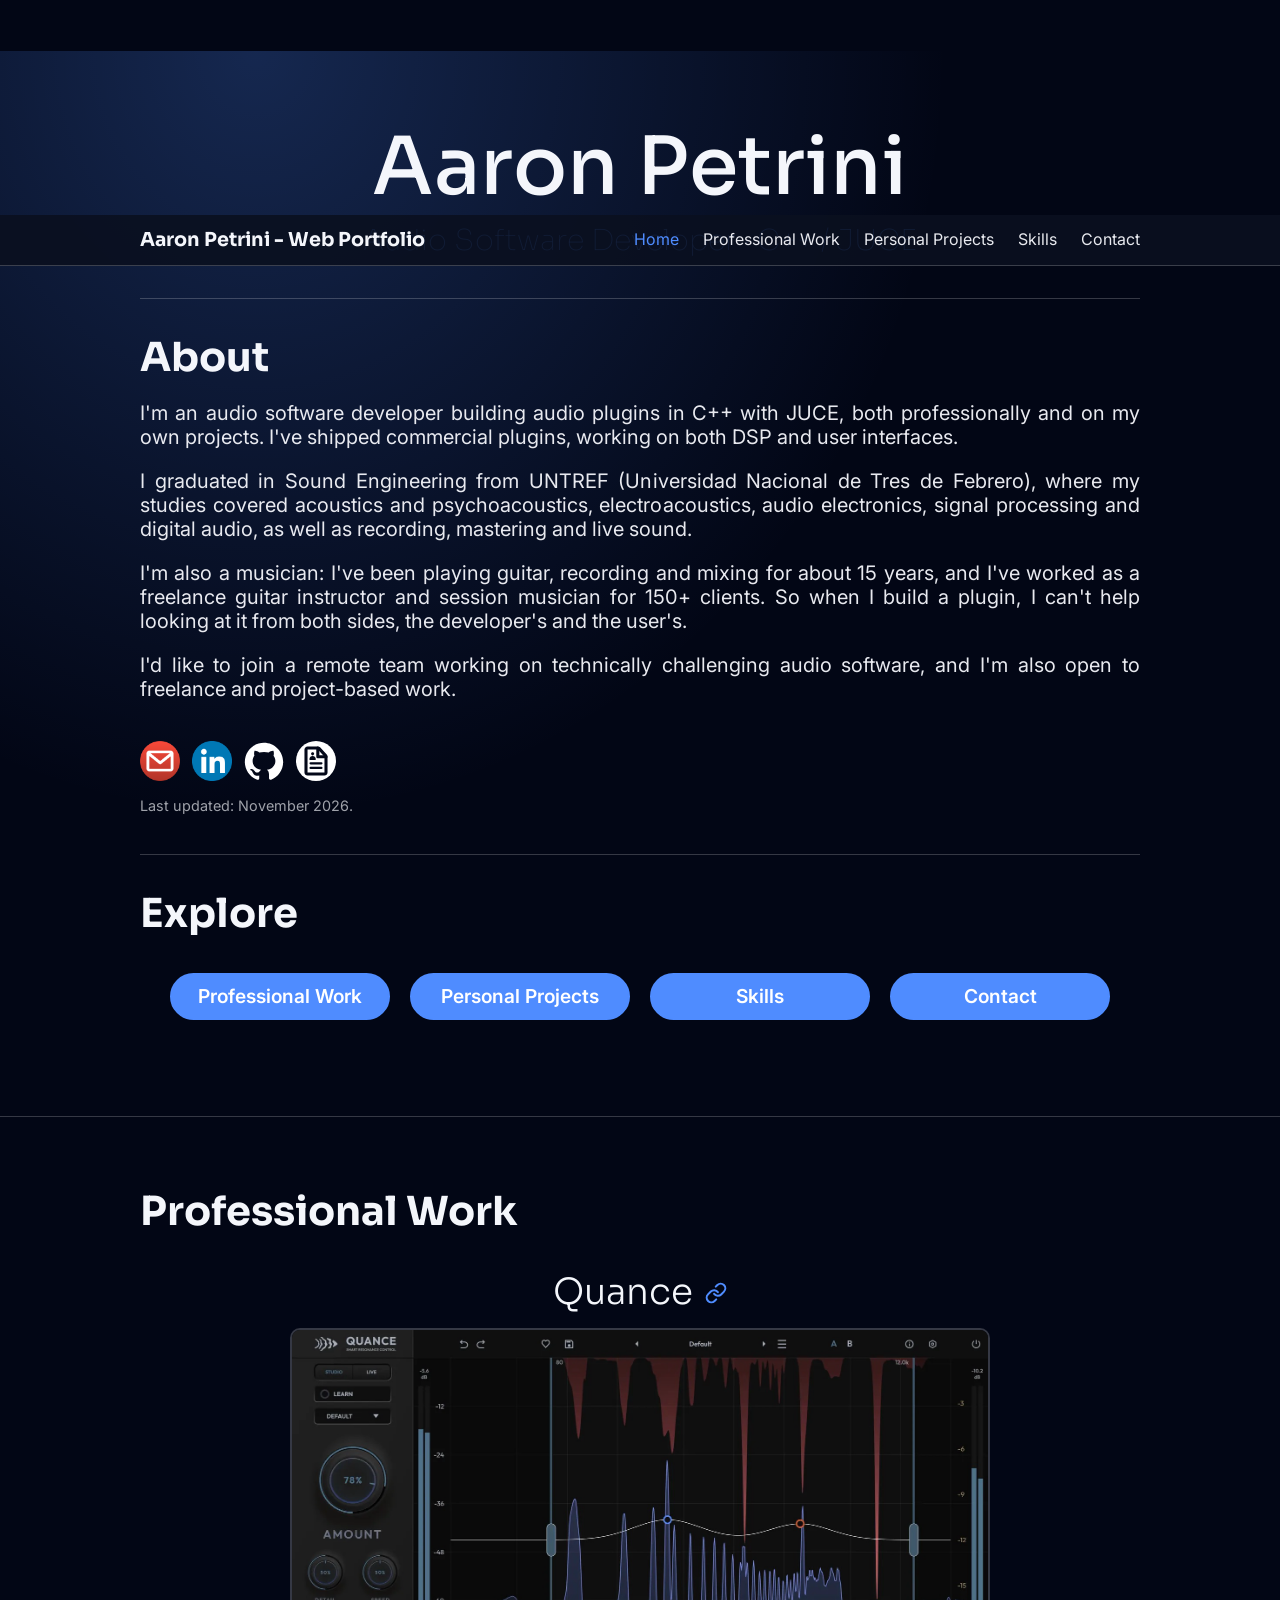
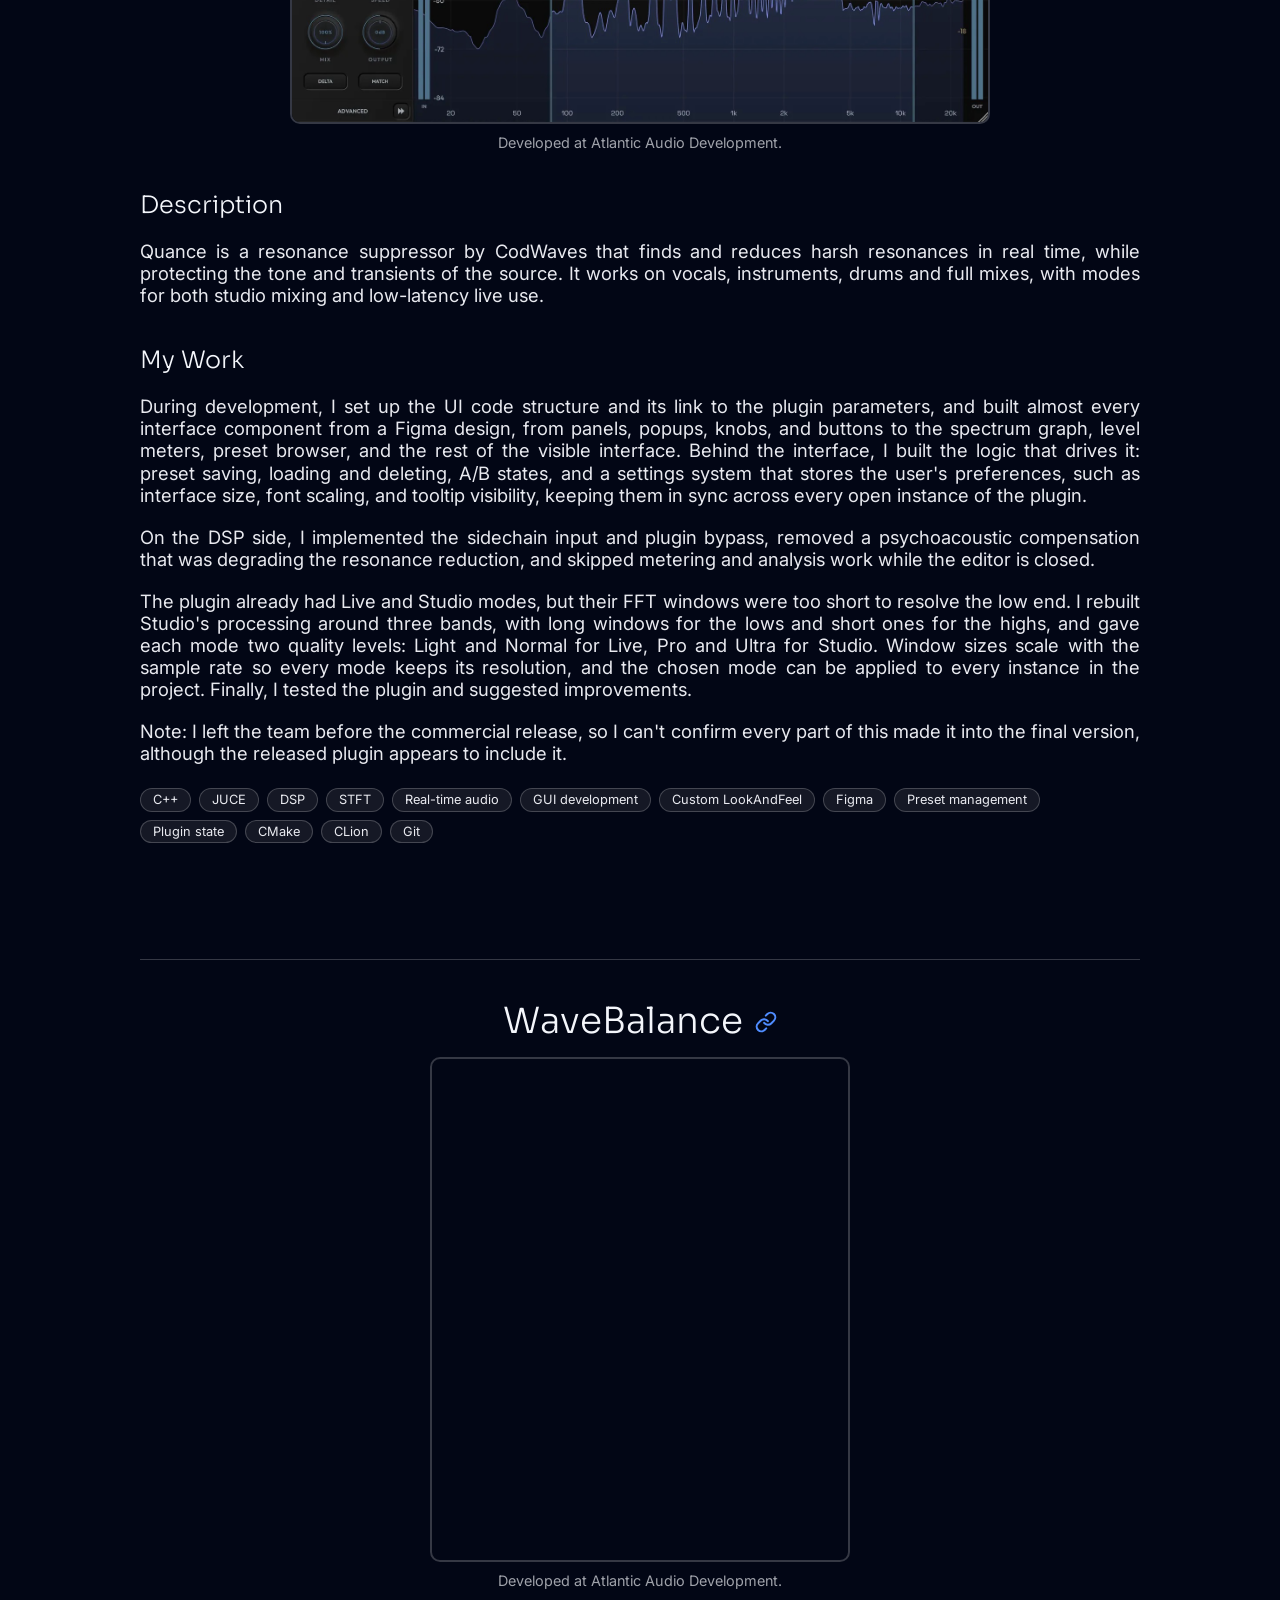
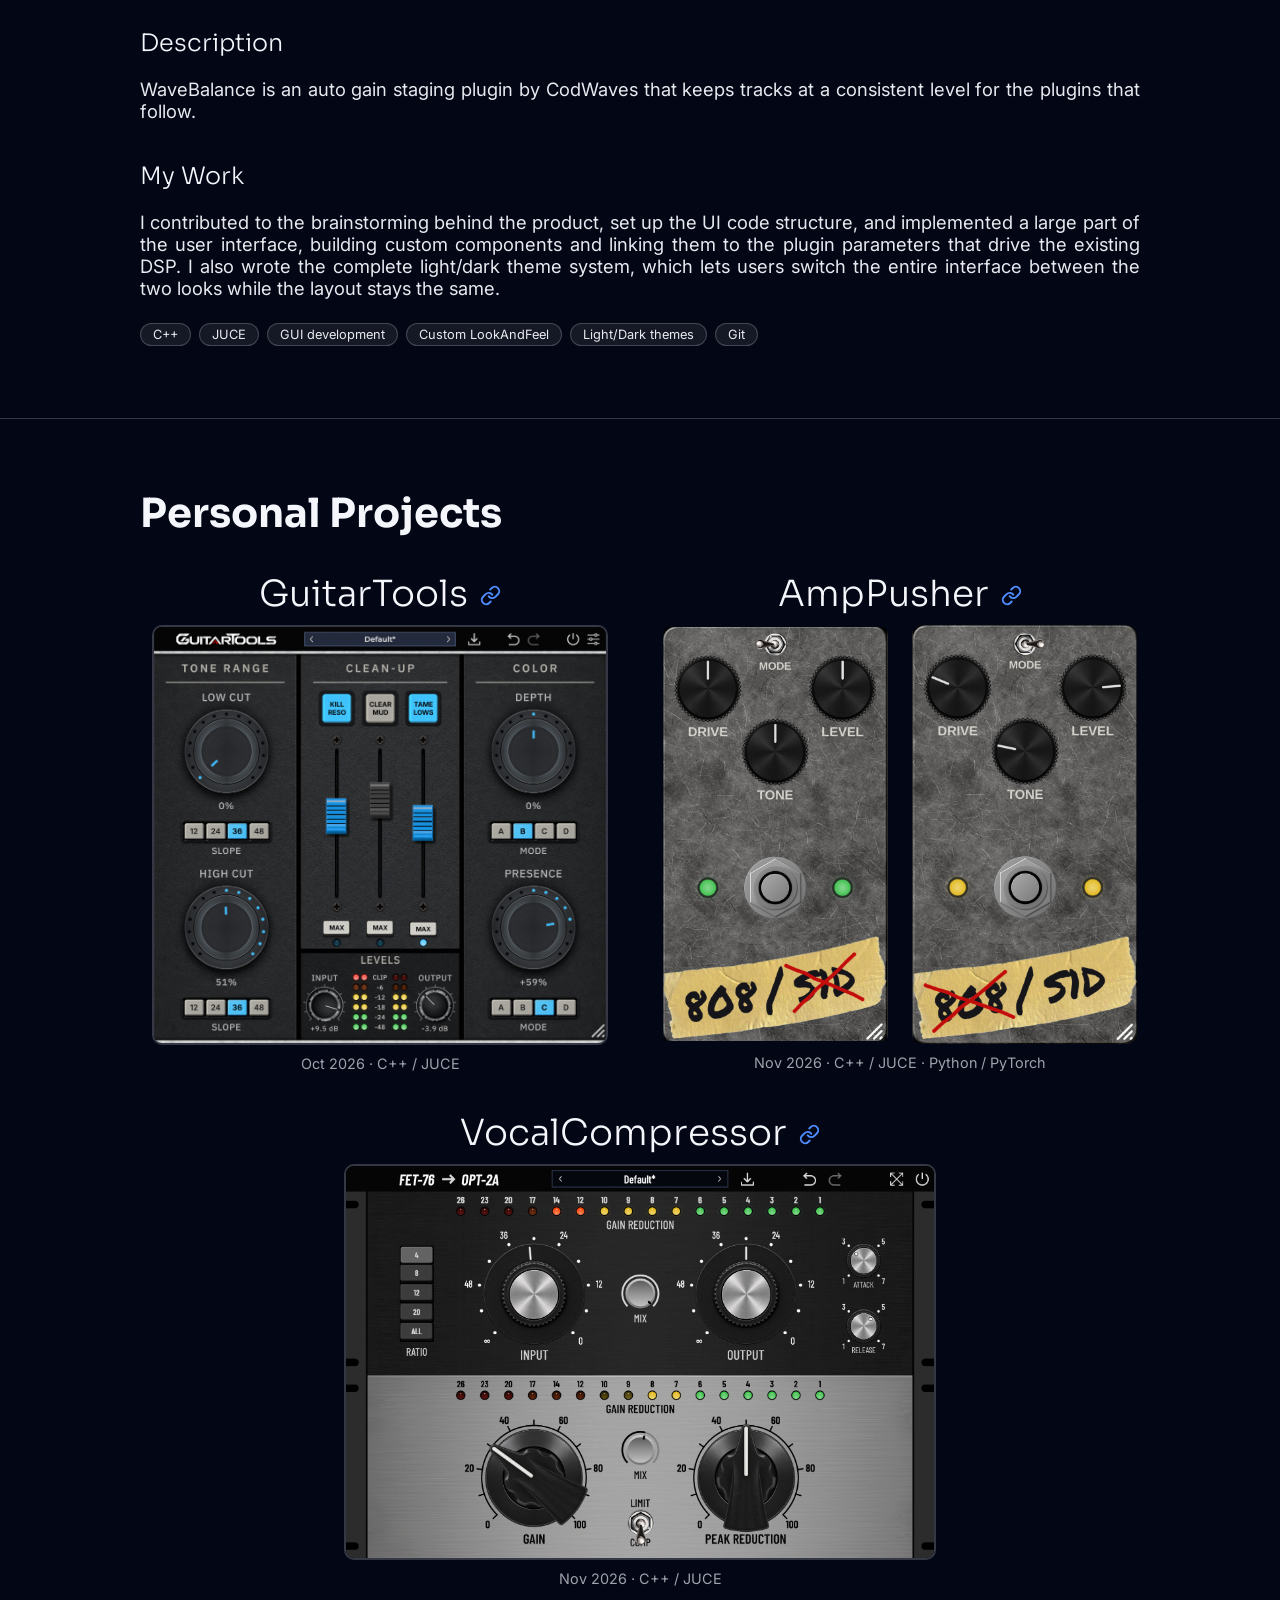
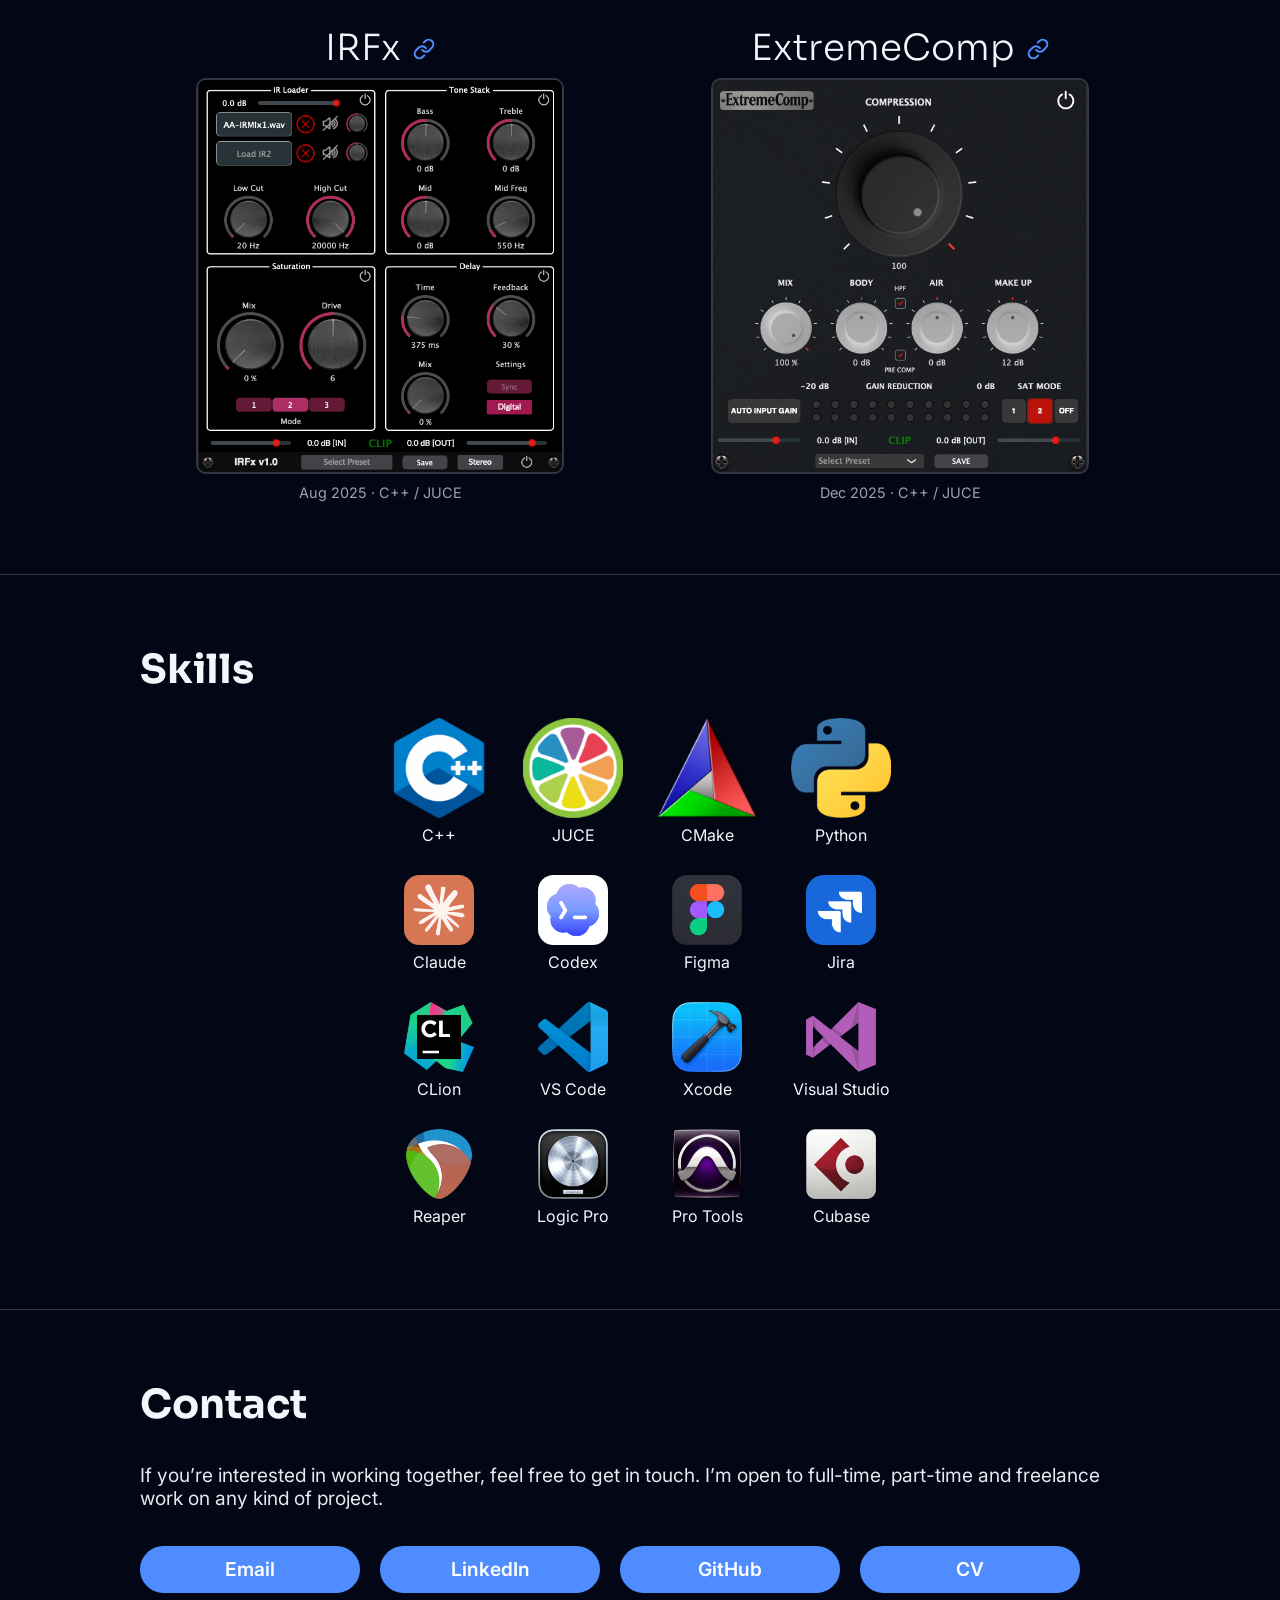
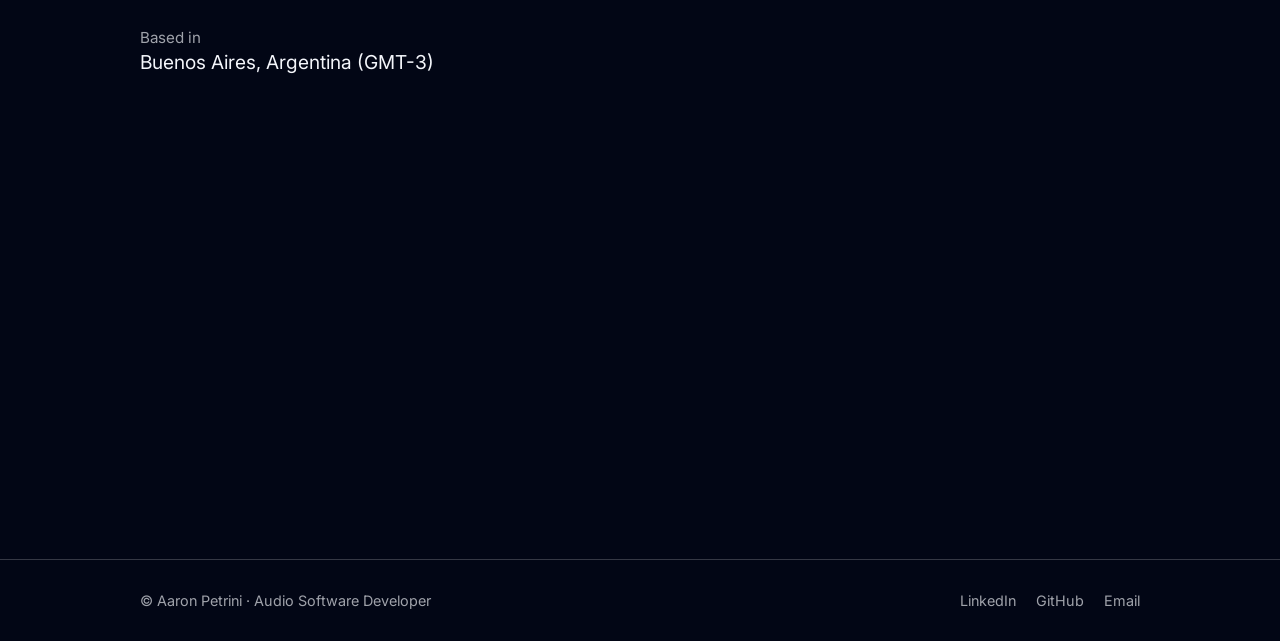
==== commit c1f1e3da: "Polish styles, mobile layout, nav highlight and Quance text" ====
--- a/index.html
+++ b/index.html
@@ -96,7 +96,10 @@
                   During development, I set up the UI code structure and its link to the plugin parameters, and built almost every interface component from a Figma design, from panels, popups, knobs, and buttons to the spectrum graph, level meters, preset browser, and the rest of the visible interface. Behind the interface, I built the logic that drives it: preset saving, loading and deleting, A/B states, and a settings system that stores the user's preferences, such as interface size, font scaling, and tooltip visibility, keeping them in sync across every open instance of the plugin.
                 </p>
                 <p>
-                  On the DSP side, I implemented the sidechain input and plugin bypass, removed a psychoacoustic compensation that was degrading the resonance reduction, and skipped metering and analysis work while the editor is closed. I also built the processing modes: Live runs a single short STFT window for low latency, while Studio splits the signal into three bands with long windows for the lows and short ones for the highs, with Pro and Ultra quality options. Window sizes scale with the sample rate, and the chosen mode can be applied to every instance in the project. Finally, I tested the plugin and suggested improvements.
+                  On the DSP side, I implemented the sidechain input and plugin bypass, removed a psychoacoustic compensation that was degrading the resonance reduction, and skipped metering and analysis work while the editor is closed.
+                </p>
+                <p>
+                  The plugin already had Live and Studio modes, but their FFT windows were too short to resolve the low end. I rebuilt Studio's processing around three bands, with long windows for the lows and short ones for the highs, and gave each mode two quality levels: Light and Normal for Live, Pro and Ultra for Studio. Window sizes scale with the sample rate so every mode keeps its resolution, and the chosen mode can be applied to every instance in the project. Finally, I tested the plugin and suggested improvements.
                 </p>
                 <p>
                   Note: I left the team before the commercial release, so I can't confirm every part of this made it into the final version, although the released plugin appears to include it.
@@ -295,13 +298,12 @@
             <li><img class="rounded-icon" src="images/skills/codex.png" alt="" />Codex</li>
             <li><img src="images/skills/figma.png" alt="" />Figma</li>
             <li><img src="images/skills/jira.png" alt="" />Jira</li>
+          </ul>
+          <ul class="hero-tools hero-tools-mid">
+            <li><img src="images/skills/clion.png" alt="" />CLion</li>
+            <li><img src="images/skills/vscode.png" alt="" />VS Code</li>
             <li><img src="images/skills/xcode.png" alt="" />Xcode</li>
             <li><img src="images/skills/visualstudio.png" alt="" />Visual Studio</li>
-            <li><img src="images/skills/clion.png" alt="" />CLion</li>
-            <li><img src="images/skills/vscode.png" alt="" />VS Code</li>
-            <!-- <li><img src="images/skills/git.png" alt="" />Git</li> -->
-            <!-- <li><img class="rounded-icon" src="images/skills/trello.png" alt="" />Trello</li> -->
-            <!-- <li><img src="images/skills/office.png" alt="Excel &amp; Word" title="Excel &amp; Word" /></li> -->
           </ul>
           <ul class="hero-tools">
             <li><img src="images/skills/reaper.png" alt="" />Reaper</li>
@@ -322,7 +324,7 @@
             <a class="btn btn-primary" href="mailto:aaron.petrini96@gmail.com">Email</a>
             <a class="btn btn-primary" href="https://www.linkedin.com/in/aaronpetrini/" target="_blank" rel="noopener">LinkedIn</a>
             <a class="btn btn-primary" href="https://github.com/aaronpetrini96" target="_blank" rel="noopener">GitHub</a>
-            <a class="btn btn-primary" href="https://drive.google.com/file/d/1sniBaYMMDnfes6-jsnMOi0Qz1FKTEBkw/view?usp=sharing" target="_blank" rel="noopener">CV</a>
+            <a class="btn btn-primary" href="https://drive.google.com/file/d/1sIdfolng_JR68kVgmeixpxnDwue-DQrF/view?usp=sharing" target="_blank" rel="noopener">CV</a>
           </div>
           <dl class="contact-details">
             <dt>Based in</dt>
--- a/style.css
+++ b/style.css
@@ -1,6 +1,6 @@
 /* Simple static styles — no animations, no scripts. */
 :root {
-  --bg: #050816;
+  --bg: #020615;
   --bg-card: #151825;
   --border: rgba(255, 255, 255, 0.2);
   --text: #f4f6fb;
@@ -50,7 +50,7 @@
   position: sticky;
   top: 0;
   z-index: 10;
-  background: rgba(5, 8, 22, 0.9);
+  background: rgba(11, 16, 32, 0.9);
   border-bottom: 1px solid var(--border);
 }
 
@@ -127,7 +127,7 @@
 /* Hero */
 .hero {
   padding: 70px 0 96px;
-  background: radial-gradient(60% 80% at 20% 0%, rgba(79, 140, 255, 0.15), transparent 70%);
+  background: radial-gradient(60% 80% at 20% 0%, rgba(79, 140, 255, 0.25), transparent 90%);
 }
 
 h1,
@@ -140,7 +140,7 @@
 }
 
 h1 {
-  font-size: clamp(5rem, 3rem + 2.5vw, 5rem);
+  font-size: clamp(2.5rem, 12vw, 5rem);
   font-weight: 500;
   letter-spacing: 0.01rem;
 }
@@ -148,7 +148,7 @@
 .role {
   margin: 10px 0 0;
   font-family: var(--font-display);
-  font-size: clamp(1rem, 1.5rem + 0.7vw, 1.8rem);
+  font-size: clamp(1rem, 4vw, 1.8rem);
   font-weight: 100;
   color: var(--accent);
 }
@@ -211,6 +211,7 @@
   gap: 8px;
   font-size: 1rem;
   color: var(--text);
+  width: 110px;
 }
 
 .hero-tools img {
@@ -230,12 +231,6 @@
   height: 100px;
 }
 
-.hero-tools-mid img {
-  width: 70px;
-  height: 70px;
-  margin-top: 15px;
-}
-
 .hero-tools .rounded-icon {
   border-radius: 22%;
 }
@@ -245,29 +240,6 @@
   text-align: left;
   font-size: 0.9rem;
   color: var(--text-muted);
-}
-
-.scroll-hint {
-  display: block;
-  margin-top: 64px;
-  text-align: center;
-  color: var(--text-muted);
-  text-decoration: none;
-  font-size: 1.5rem;
-  animation: scroll-bounce 1.8s ease-in-out infinite;
-}
-
-@keyframes scroll-bounce {
-  0%, 100% {
-    transform: translateY(0);
-  }
-  50% {
-    transform: translateY(10px);
-  }
-}
-
-.scroll-hint:hover {
-  color: var(--text);
 }
 
 .btn {
@@ -292,7 +264,7 @@
 .btn-primary {
   background: var(--accent);
   border-color: var(--accent);
-  color: #050816;
+  color: #fff;
 }
 
 .btn-primary:hover {
@@ -323,16 +295,14 @@
   scroll-snap-align: start;
 }
 
-#skills,
-#contact {
+#skills {
   min-height: 0;
 }
 
 h2 {
-  font-size: 2.25rem;
-  letter-spacing: -0.02em;
+  font-size: 2.5rem;
   text-decoration: underline;
-  text-decoration-color: transparent; /* var(--accent) */
+  text-decoration-color: transparent; 
   text-decoration-thickness: 1px;
   text-underline-offset: 8px;
 }
@@ -420,6 +390,11 @@
 
   #projects .grid {
     grid-template-columns: 1fr;
+  }
+
+  .lead,
+  .card-plain .card-body p:not(.image-caption) {
+    text-align: left;
   }
 }
 
@@ -483,15 +458,8 @@
   text-align: left;
 }
 
-.card-meta {
-  margin: 0 0 4px;
-  font-size: 1rem;
-  color: var(--text-muted);
-  text-align: center;
-}
-
 h3 {
-  font-size: 2rem;
+  font-size: 2.25rem;
   text-align: center;
   font-weight: 300;
 }
@@ -501,12 +469,6 @@
   color: var(--text-secondary);
   text-align: justify;
   font-size: 1.1rem;
-}
-
-.card-body .card-meta {
-  margin: 0 0 4px;
-  font-size: 1rem;
-  text-align: center;
 }
 
 .card-plain .card-body .card-body-img {
@@ -585,7 +547,7 @@
 
 .card-body .chips li {
   padding: 3px 12px;
-  font-size: 0.8rem;
+  font-size: .8rem;
 }
 
 .card-body .image-caption {
@@ -595,14 +557,14 @@
   color: var(--text-muted);
 }
 
-.card-plain .card-body p:not(.card-meta):not(.image-caption) {
+.card-plain .card-body p:not(.image-caption) {
   margin: 20px 0 0;
   font-size: 1.15rem;
   color: var(--text-secondary);
   text-align: justify;
 }
 
-.card-plain .card-body .card-subtitle + p:not(.card-meta):not(.image-caption) {
+.card-plain .card-body .card-subtitle + p:not(.image-caption) {
   margin-top: 20px;
 }
 
@@ -676,39 +638,6 @@
   color: var(--text-secondary);
 }
 
-.skills-title {
-  margin-top: 56px;
-  font-size: 1.5rem;
-  font-weight: 300;
-  text-align: center;
-}
-
-.skills-grid {
-  display: flex;
-  flex-wrap: wrap;
-  justify-content: center;
-  gap: 32px 48px;
-  padding: 0;
-  margin: 28px 0 0;
-  list-style: none;
-}
-
-.skills-grid li {
-  display: flex;
-  flex-direction: column;
-  align-items: center;
-  gap: 12px;
-  width: 128px;
-  color: var(--text-secondary);
-  text-align: center;
-}
-
-.skills-grid img {
-  width: 96px;
-  height: 96px;
-  object-fit: contain;
-}
-
 /* Contact */
 .contact-buttons {
   justify-content: flex-start;
@@ -802,10 +731,6 @@
   html {
     scroll-behavior: auto;
   }
-
-  .scroll-hint {
-    animation: none;
-  }
 }
 
 /* Project pages */
@@ -816,7 +741,7 @@
 
 .meta {
   margin: 16px 0 0;
-  color: var(--text);
+  color: var(--text-muted);
   font-size: 1.1rem;
 }
 
